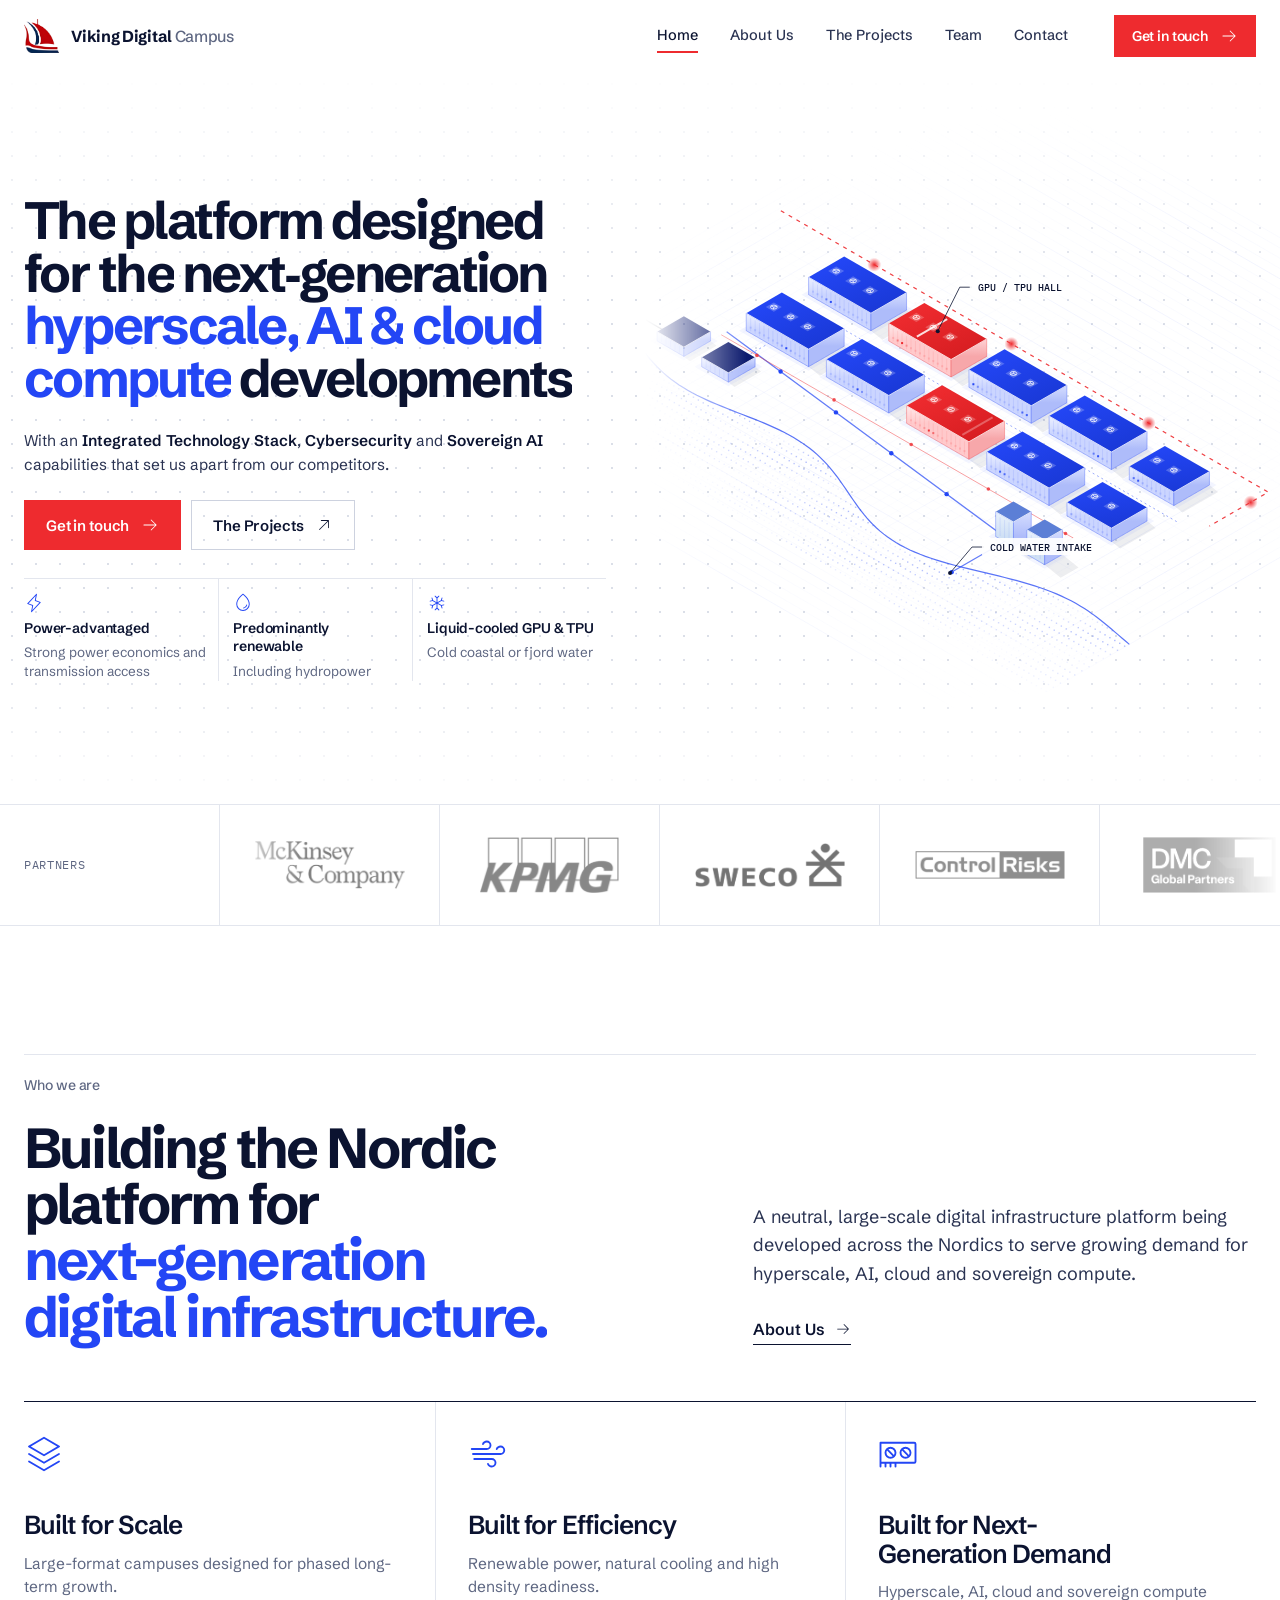
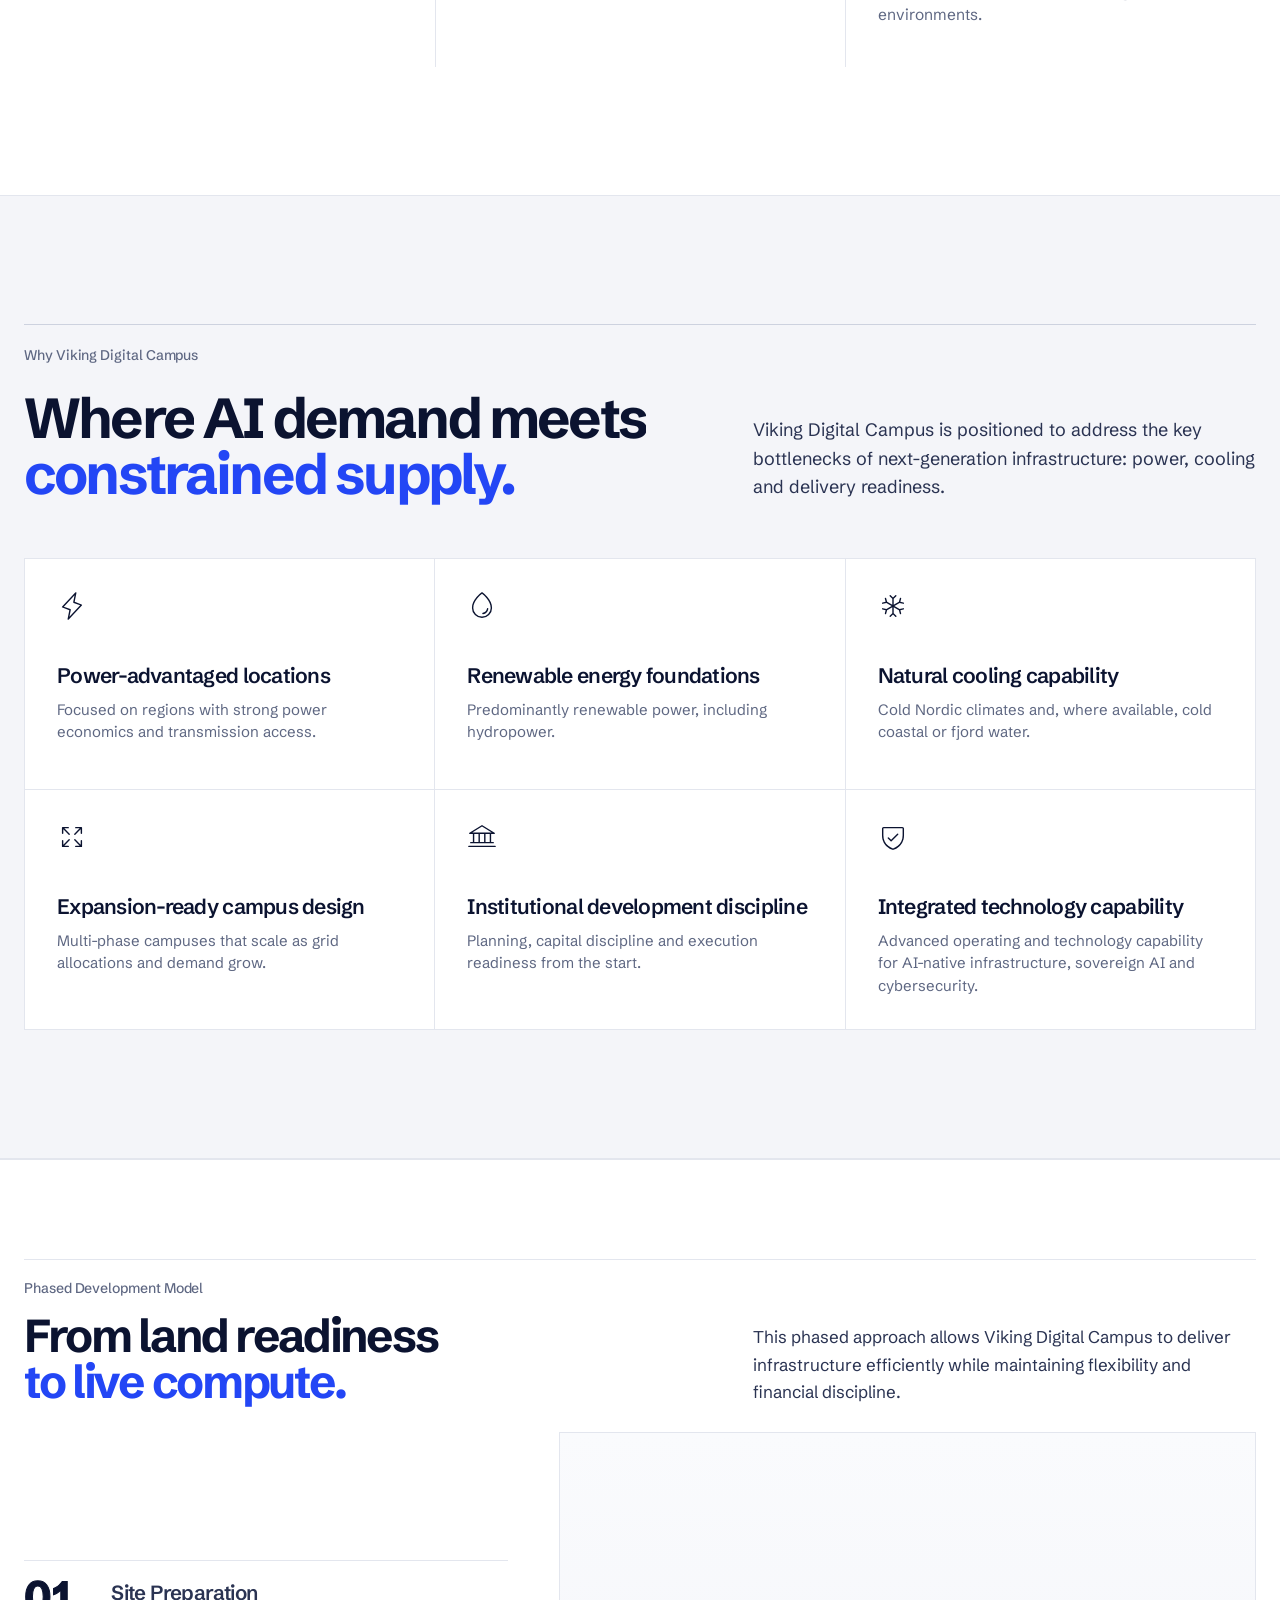
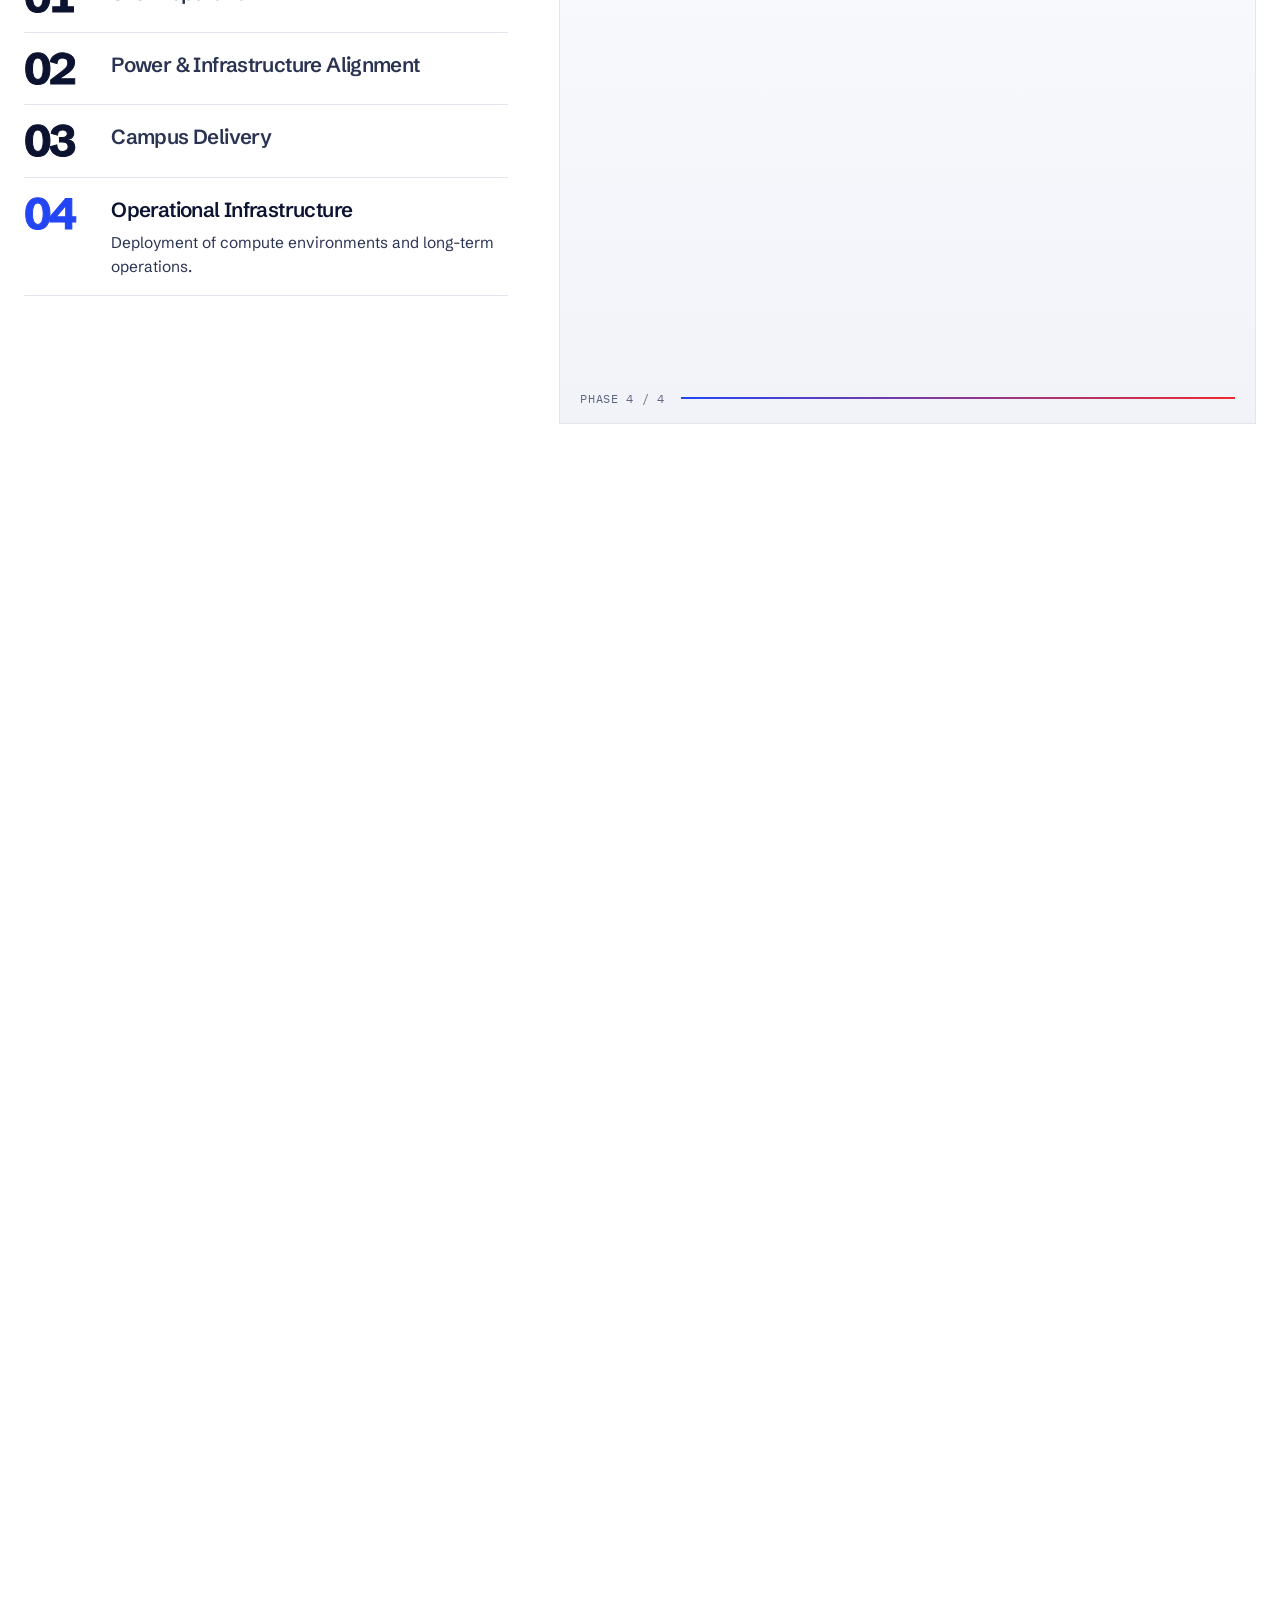
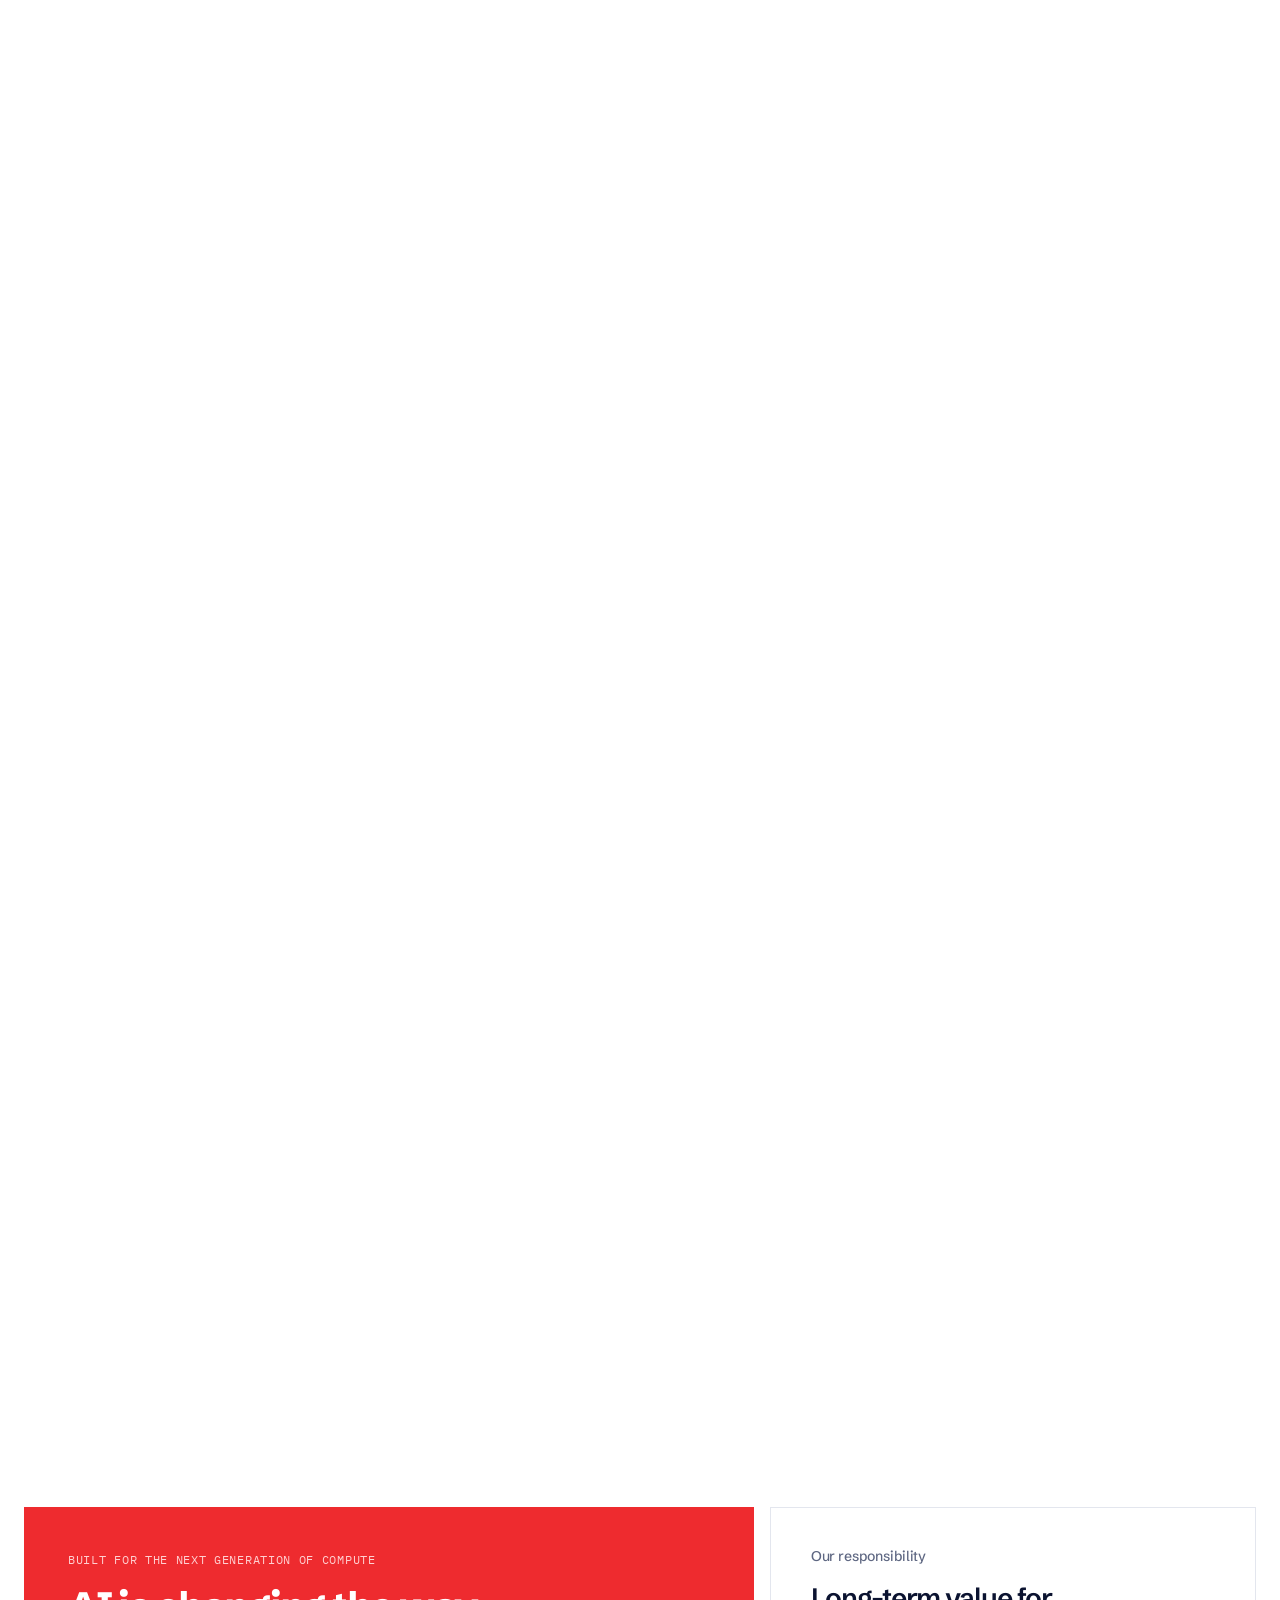
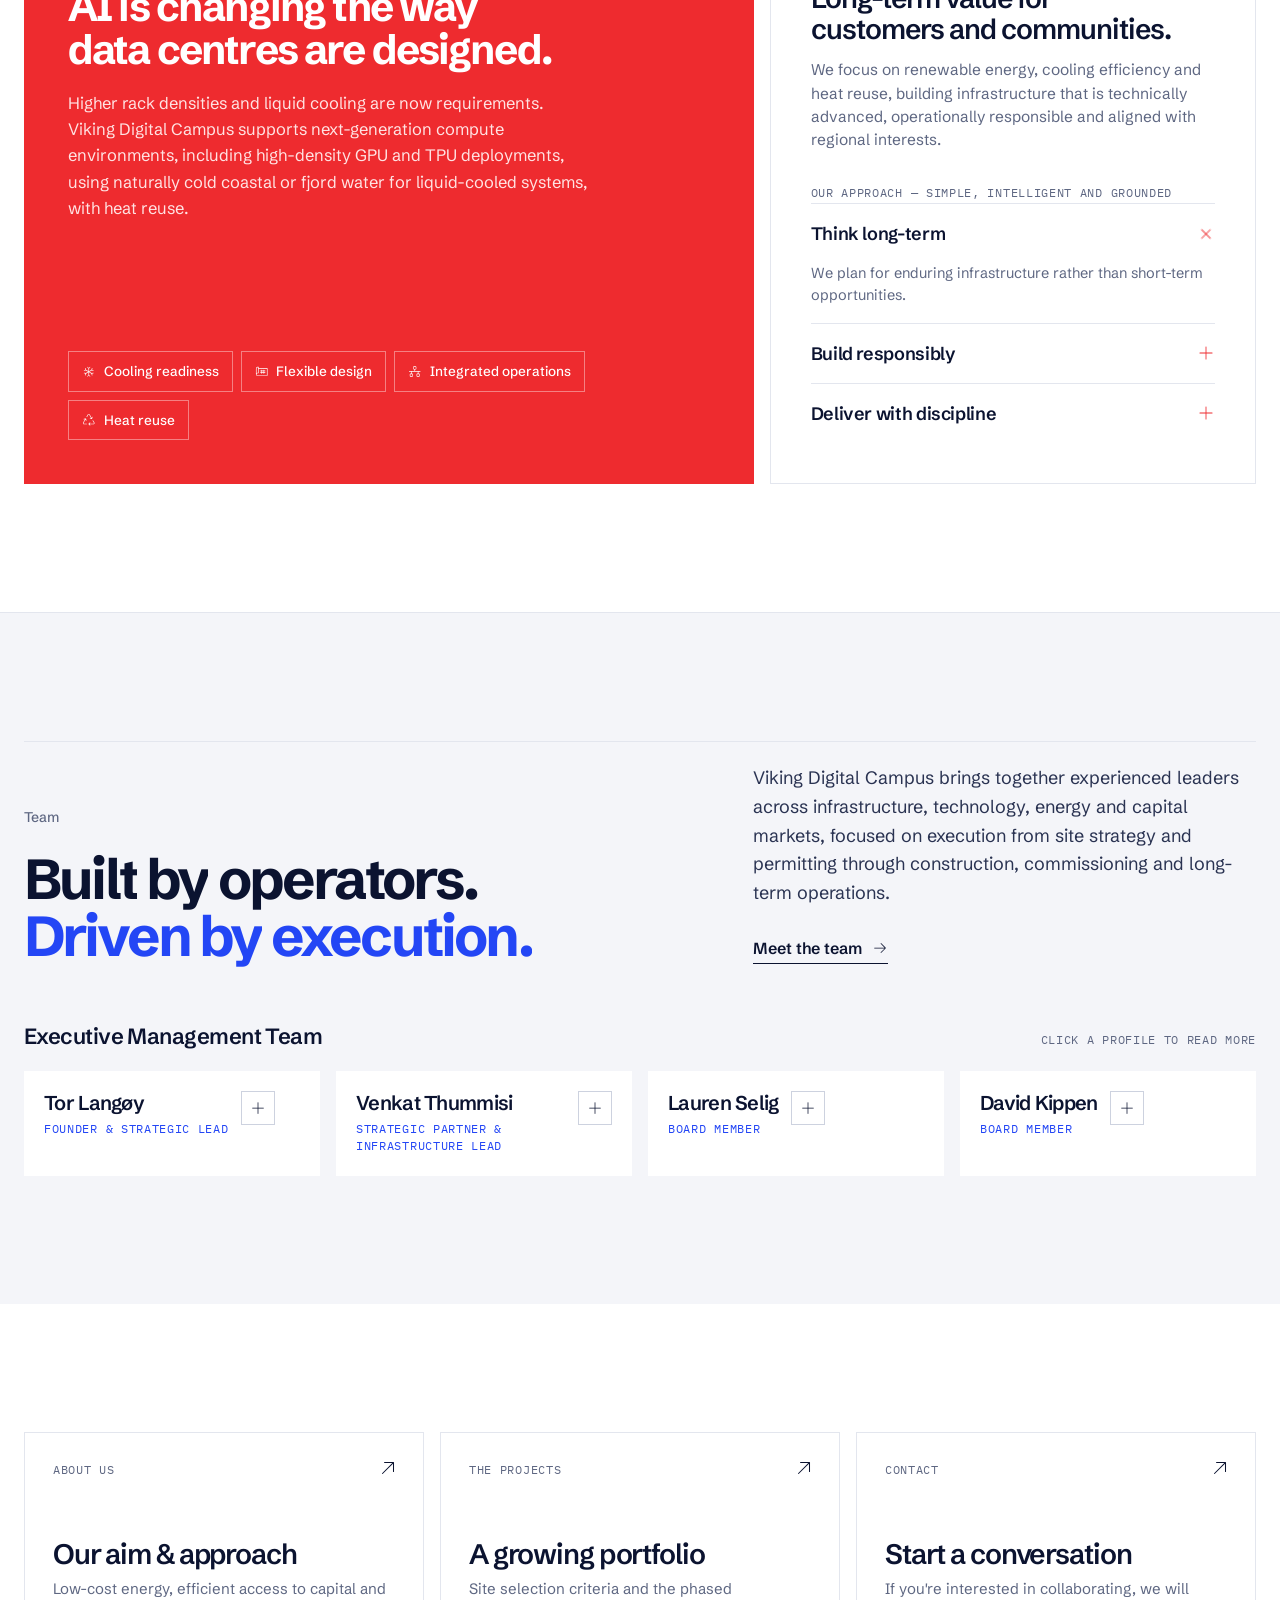
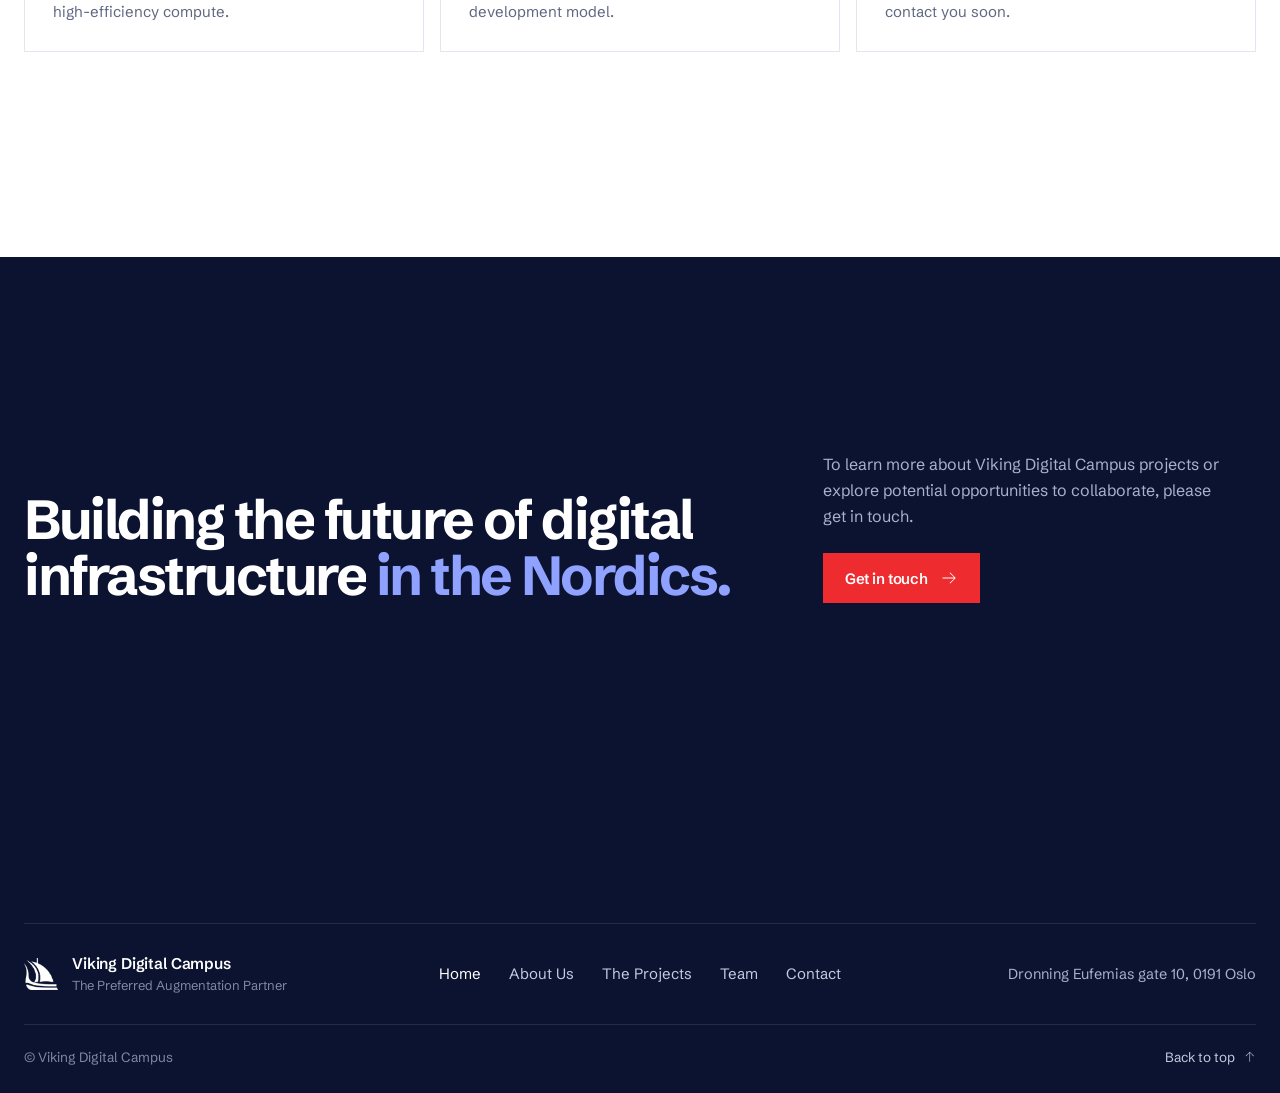
==== index.html @ d4cc3214 "Align team portraits, add Glauco Verdoia Co-Authored-By: Claude Opus 5.5 (1M context) <noreply@anthr" ====
<!doctype html>
<html lang="en">
<head>
<meta charset="utf-8">
<meta name="viewport" content="width=device-width, initial-scale=1, viewport-fit=cover">
<title>Viking Digital Campus</title>
<meta name="claude:viewport-fit-sides" content="cover">
<meta name="description" content="Viking Digital Campus — the platform designed for the next-generation hyperscale, AI & cloud compute developments.">
<link rel="preconnect" href="https://fonts.googleapis.com"><link rel="preconnect" href="https://fonts.gstatic.com" crossorigin>
<link rel="stylesheet" href="https://fonts.googleapis.com/css2?family=Schibsted+Grotesk:wght@400;500;600;700;800&family=IBM+Plex+Mono:wght@400;500&display=swap">
<link rel="icon" href="assets/favicon.ico" sizes="any"><link rel="icon" type="image/png" sizes="32x32" href="assets/favicon-32.png"><link rel="icon" type="image/png" sizes="192x192" href="assets/favicon-192.png"><link rel="apple-touch-icon" href="assets/apple-touch-icon.png">
<link rel="stylesheet" href="site.css">
<script>document.documentElement.classList.add("js")</script>
<style>:root{padding-top:env(safe-area-inset-top,0px);padding-bottom:env(safe-area-inset-bottom,0px)}[hidden]{display:none!important}</style>
</head>
<body>
<svg width="0" height="0" style="position:absolute" aria-hidden="true"><symbol id="i-arrow-down" viewBox="0 0 256 256"><path d="M204.24,148.24l-72,72a6,6,0,0,1-8.48,0l-72-72a6,6,0,0,1,8.48-8.48L122,201.51V40a6,6,0,0,1,12,0V201.51l61.76-61.75a6,6,0,0,1,8.48,8.48Z"/></symbol><symbol id="i-arrow-right" viewBox="0 0 256 256"><path d="M220.24,132.24l-72,72a6,6,0,0,1-8.48-8.48L201.51,134H40a6,6,0,0,1,0-12H201.51L139.76,60.24a6,6,0,0,1,8.48-8.48l72,72A6,6,0,0,1,220.24,132.24Z"/></symbol><symbol id="i-arrow-up" viewBox="0 0 256 256"><path d="M204.24,116.24a6,6,0,0,1-8.48,0L134,54.49V216a6,6,0,0,1-12,0V54.49L60.24,116.24a6,6,0,0,1-8.48-8.48l72-72a6,6,0,0,1,8.48,0l72,72A6,6,0,0,1,204.24,116.24Z"/></symbol><symbol id="i-arrow-up-right" viewBox="0 0 256 256"><path d="M198,64V168a6,6,0,0,1-12,0V78.48L68.24,196.24a6,6,0,0,1-8.48-8.48L177.52,70H88a6,6,0,0,1,0-12H192A6,6,0,0,1,198,64Z"/></symbol><symbol id="i-arrows-out" viewBox="0 0 256 256"><path d="M214,48V96a6,6,0,0,1-12,0V62.48l-45.76,45.76a6,6,0,0,1-8.48-8.48L193.52,54H160a6,6,0,0,1,0-12h48A6,6,0,0,1,214,48ZM99.76,147.76,54,193.52V160a6,6,0,0,0-12,0v48a6,6,0,0,0,6,6H96a6,6,0,0,0,0-12H62.48l45.76-45.76a6,6,0,0,0-8.48-8.48ZM208,154a6,6,0,0,0-6,6v33.52l-45.76-45.76a6,6,0,0,0-8.48,8.48L193.52,202H160a6,6,0,0,0,0,12h48a6,6,0,0,0,6-6V160A6,6,0,0,0,208,154ZM62.48,54H96a6,6,0,0,0,0-12H48a6,6,0,0,0-6,6V96a6,6,0,0,0,12,0V62.48l45.76,45.76a6,6,0,0,0,8.48-8.48Z"/></symbol><symbol id="i-bank" viewBox="0 0 256 256"><path d="M24,102H50v68H32a6,6,0,0,0,0,12H224a6,6,0,0,0,0-12H206V102h26a6,6,0,0,0,3.14-11.11l-104-64a6,6,0,0,0-6.28,0l-104,64A6,6,0,0,0,24,102Zm38,0H98v68H62Zm84,0v68H110V102Zm48,68H158V102h36ZM128,39l82.8,51H45.2ZM246,208a6,6,0,0,1-6,6H16a6,6,0,0,1,0-12H240A6,6,0,0,1,246,208Z"/></symbol><symbol id="i-blueprint" viewBox="0 0 256 256"><path d="M232,58H70V40a6,6,0,0,0-6-6H48A30,30,0,0,0,18,64V176a30,30,0,0,0,30,30H232a6,6,0,0,0,6-6V64A6,6,0,0,0,232,58ZM30,64A18,18,0,0,1,48,46H58V146H48a29.87,29.87,0,0,0-18,6ZM226,194H48a18,18,0,0,1,0-36H64a6,6,0,0,0,6-6V70H226ZM104,138a6,6,0,0,0,0,12h18v10a6,6,0,0,0,12,0V150h28v10a6,6,0,0,0,12,0V150h18a6,6,0,0,0,0-12H174V118h18a6,6,0,0,0,0-12H174V96a6,6,0,0,0-12,0v10H134V96a6,6,0,0,0-12,0v10H104a6,6,0,0,0,0,12h18v20Zm30-20h28v20H134Z"/></symbol><symbol id="i-check" viewBox="0 0 256 256"><path d="M228.24,76.24l-128,128a6,6,0,0,1-8.48,0l-56-56a6,6,0,0,1,8.48-8.48L96,191.51,219.76,67.76a6,6,0,0,1,8.48,8.48Z"/></symbol><symbol id="i-drop" viewBox="0 0 256 256"><path d="M172.53,49.06a252.86,252.86,0,0,0-41.09-38,6,6,0,0,0-6.88,0,252.86,252.86,0,0,0-41.09,38C56.34,80.26,42,113.09,42,144a86,86,0,0,0,172,0C214,113.09,199.66,80.26,172.53,49.06ZM128,218a74.09,74.09,0,0,1-74-74c0-59.62,59-108.93,74-120.51C143,35.07,202,84.38,202,144A74.09,74.09,0,0,1,128,218Zm53.92-65A55.58,55.58,0,0,1,137,197.92a7,7,0,0,1-1,.08,6,6,0,0,1-1-11.92c17.38-2.92,32.13-17.68,35.08-35.08a6,6,0,1,1,11.84,2Z"/></symbol><symbol id="i-graphics-card" viewBox="0 0 256 256"><path d="M232,50H16a6,6,0,0,0-6,6V208a6,6,0,0,0,12,0V190H42v18a6,6,0,0,0,12,0V190H74v18a6,6,0,0,0,12,0V190h20v18a6,6,0,0,0,12,0V190H232a14,14,0,0,0,14-14V64A14,14,0,0,0,232,50Zm2,126a2,2,0,0,1-2,2H22V62H232a2,2,0,0,1,2,2ZM176,82a38,38,0,1,0,38,38A38,38,0,0,0,176,82Zm26,38a25.81,25.81,0,0,1-3.88,13.64L162.36,97.88A26,26,0,0,1,202,120Zm-52,0a25.81,25.81,0,0,1,3.88-13.64l35.76,35.76A26,26,0,0,1,150,120ZM80,82a38,38,0,1,0,38,38A38,38,0,0,0,80,82Zm26,38a25.81,25.81,0,0,1-3.88,13.64L66.36,97.88A26,26,0,0,1,106,120Zm-52,0a25.81,25.81,0,0,1,3.88-13.64l35.76,35.76A26,26,0,0,1,54,120Z"/></symbol><symbol id="i-lightning" viewBox="0 0 256 256"><path d="M213.84,118.63a6,6,0,0,0-3.73-4.25L150.88,92.17l15-75a6,6,0,0,0-10.27-5.27l-112,120a6,6,0,0,0,2.28,9.71l59.23,22.21-15,75a6,6,0,0,0,3.14,6.52A6.07,6.07,0,0,0,96,246a6,6,0,0,0,4.39-1.91l112-120A6,6,0,0,0,213.84,118.63ZM106,220.46l11.85-59.28a6,6,0,0,0-3.77-6.8l-55.6-20.85,91.46-98L138.12,94.82a6,6,0,0,0,3.77,6.8l55.6,20.85Z"/></symbol><symbol id="i-list" viewBox="0 0 256 256"><path d="M222,128a6,6,0,0,1-6,6H40a6,6,0,0,1,0-12H216A6,6,0,0,1,222,128ZM40,70H216a6,6,0,0,0,0-12H40a6,6,0,0,0,0,12ZM216,186H40a6,6,0,0,0,0,12H216a6,6,0,0,0,0-12Z"/></symbol><symbol id="i-network" viewBox="0 0 256 256"><path d="M232,114H134V86h10a14,14,0,0,0,14-14V40a14,14,0,0,0-14-14H112A14,14,0,0,0,98,40V72a14,14,0,0,0,14,14h10v28H24a6,6,0,0,0,0,12H58v36H48a14,14,0,0,0-14,14v32a14,14,0,0,0,14,14H80a14,14,0,0,0,14-14V176a14,14,0,0,0-14-14H70V126H186v36H176a14,14,0,0,0-14,14v32a14,14,0,0,0,14,14h32a14,14,0,0,0,14-14V176a14,14,0,0,0-14-14H198V126h34a6,6,0,0,0,0-12ZM110,72V40a2,2,0,0,1,2-2h32a2,2,0,0,1,2,2V72a2,2,0,0,1-2,2H112A2,2,0,0,1,110,72ZM82,176v32a2,2,0,0,1-2,2H48a2,2,0,0,1-2-2V176a2,2,0,0,1,2-2H80A2,2,0,0,1,82,176Zm128,0v32a2,2,0,0,1-2,2H176a2,2,0,0,1-2-2V176a2,2,0,0,1,2-2h32A2,2,0,0,1,210,176Z"/></symbol><symbol id="i-plus" viewBox="0 0 256 256"><path d="M222,128a6,6,0,0,1-6,6H134v82a6,6,0,0,1-12,0V134H40a6,6,0,0,1,0-12h82V40a6,6,0,0,1,12,0v82h82A6,6,0,0,1,222,128Z"/></symbol><symbol id="i-recycle" viewBox="0 0 256 256"><path d="M94,208a6,6,0,0,1-6,6H40a22,22,0,0,1-19-33l36.71-63.44-18.76,5a6,6,0,0,1-3.1-11.6l32.77-8.77A6,6,0,0,1,76,106.45l8.8,32.76a6,6,0,0,1-4.24,7.35,6.09,6.09,0,0,1-1.56.21,6,6,0,0,1-5.79-4.45l-5-18.8L31.38,187A10,10,0,0,0,40,202H88A6,6,0,0,1,94,208Zm141-27-23.14-40a6,6,0,0,0-10.38,6l23.14,40A10,10,0,0,1,216,202H142.48l13.76-13.76a6,6,0,0,0-8.48-8.48l-24,24a6,6,0,0,0,0,8.48l24,24a6,6,0,0,0,8.48-8.48L142.48,214H216a22,22,0,0,0,19-33ZM136.65,35l36.72,63.44-18.76-5A6,6,0,0,0,151.5,105l32.78,8.79a6,6,0,0,0,7.34-4.25l8.79-32.78a6,6,0,1,0-11.58-3.11l-5.05,18.82L147,29A22,22,0,0,0,109,29L85.8,69a6,6,0,0,0,10.39,6l23.16-40a10,10,0,0,1,17.3,0Z"/></symbol><symbol id="i-shield-check" viewBox="0 0 256 256"><path d="M208,42H48A14,14,0,0,0,34,56v56c0,51.94,25.12,83.4,46.2,100.64,22.73,18.6,45.27,24.89,46.22,25.15a6,6,0,0,0,3.16,0c.95-.26,23.49-6.55,46.22-25.15C196.88,195.4,222,163.94,222,112V56A14,14,0,0,0,208,42Zm2,70c0,37.76-13.94,68.39-41.44,91.06A131.17,131.17,0,0,1,128,225.72a130.94,130.94,0,0,1-40.56-22.66C59.94,180.39,46,149.76,46,112V56a2,2,0,0,1,2-2H208a2,2,0,0,1,2,2ZM172.24,99.76a6,6,0,0,1,0,8.48l-56,56a6,6,0,0,1-8.48,0l-24-24a6,6,0,0,1,8.48-8.48L112,151.51l51.76-51.75A6,6,0,0,1,172.24,99.76Z"/></symbol><symbol id="i-snowflake" viewBox="0 0 256 256"><path d="M221.83,150.57a6,6,0,0,1-4.4,7.26l-26.62,6.54,7,26.08a6,6,0,0,1-4.24,7.35,6.4,6.4,0,0,1-1.55.2,6,6,0,0,1-5.8-4.45L178.27,164,134,138.39v51.13l22.24,22.24a6,6,0,1,1-8.48,8.48L128,200.49l-19.76,19.75a6,6,0,0,1-8.48-8.48L122,189.52V138.39L77.73,164l-7.93,29.6A6,6,0,0,1,64,198a6.4,6.4,0,0,1-1.55-.2,6,6,0,0,1-4.24-7.35l7-26.08-26.62-6.54a6,6,0,0,1,2.86-11.66l30.23,7.43L116,128,71.66,102.4l-30.23,7.43A5.88,5.88,0,0,1,40,110a6,6,0,0,1-1.43-11.83l26.62-6.54-7-26.08a6,6,0,1,1,11.59-3.1l7.93,29.6L122,117.61V66.48L99.76,44.24a6,6,0,0,1,8.48-8.48L128,55.51l19.76-19.75a6,6,0,0,1,8.48,8.48L134,66.48v51.13l44.27-25.56,7.93-29.6a6,6,0,1,1,11.59,3.1l-7,26.08,26.62,6.54A6,6,0,0,1,216,110a5.88,5.88,0,0,1-1.43-.17l-30.23-7.43L140,128l44.34,25.6,30.23-7.43A6,6,0,0,1,221.83,150.57Z"/></symbol><symbol id="i-stack" viewBox="0 0 256 256"><path d="M229.18,173a6,6,0,0,1-2.16,8.2l-96,56a6,6,0,0,1-6,0l-96-56a6,6,0,0,1,6-10.36l93,54.23,93-54.23A6,6,0,0,1,229.18,173ZM221,122.82l-93,54.23L35,122.82a6,6,0,0,0-6,10.36l96,56a6,6,0,0,0,6,0l96-56a6,6,0,0,0-6-10.36ZM26,80a6,6,0,0,1,3-5.18l96-56a6,6,0,0,1,6,0l96,56a6,6,0,0,1,0,10.36l-96,56a6,6,0,0,1-6,0l-96-56A6,6,0,0,1,26,80Zm17.91,0L128,129.05,212.09,80,128,31Z"/></symbol><symbol id="i-wind" viewBox="0 0 256 256"><path d="M182,184a30,30,0,0,1-30,30c-12.9,0-25.36-8.38-29.63-19.92a6,6,0,0,1,11.26-4.16C136.13,196.69,144.2,202,152,202a18,18,0,0,0,0-36H40a6,6,0,0,1,0-12H152A30,30,0,0,1,182,184ZM150,72a30,30,0,0,0-30-30c-12.9,0-25.36,8.38-29.63,19.92a6,6,0,1,0,11.26,4.16C104.13,59.31,112.2,54,120,54a18,18,0,0,1,0,36H24a6,6,0,0,0,0,12h96A30,30,0,0,0,150,72Zm58,2c-12.9,0-25.36,8.38-29.63,19.92a6,6,0,1,0,11.26,4.16C192.13,91.31,200.2,86,208,86a18,18,0,0,1,0,36H32a6,6,0,0,0,0,12H208a30,30,0,0,0,0-60Z"/></symbol><symbol id="i-x" viewBox="0 0 256 256"><path d="M204.24,195.76a6,6,0,1,1-8.48,8.48L128,136.49,60.24,204.24a6,6,0,0,1-8.48-8.48L119.51,128,51.76,60.24a6,6,0,0,1,8.48-8.48L128,119.51l67.76-67.75a6,6,0,0,1,8.48,8.48L136.49,128Z"/></symbol></svg>
<div class="veil" id="veil" aria-hidden="true"><i></i><i></i><i></i><i></i><i></i></div>
<header class="nav" id="nav">
  <div class="wrap">
    <a class="brand" href="index.html" aria-label="Viking Digital Campus — Home"><img src="assets/logo-full.png" alt="" width="36" height="35"><span>Viking Digital <em>Campus</em></span></a>
    <nav class="menu" id="menu" aria-label="Main"><a href="index.html" class="on">Home</a><a href="about.html">About Us</a><a href="projects.html">The Projects</a><a href="team.html">Team</a><a href="contact.html">Contact</a></nav>
    <a class="btn btn-red" href="contact.html">Get in touch <svg class="ic"><use href="#i-arrow-right"/></svg></a>
    <button class="burger" id="burger" aria-label="Open menu"><svg class="ic"><use href="#i-list"/></svg></button>
    <i class="prog-top"></i>
  </div>
</header>
<main>
<section class="hero2" id="home">
  <div class="hero-grid"></div>
  <div class="wrap">
    <div class="copy">
      <h1 id="h1" aria-label="The platform designed for the next-generation hyperscale, AI & cloud compute developments">The platform designed for the next&#8209;generation |hyperscale, AI &amp; cloud compute| developments</h1>
      <p class="lead fade-in" style="animation-delay:.55s">With an <b>Integrated Technology Stack</b>, <b>Cybersecurity</b> and <b>Sovereign AI</b> capabilities that set us apart from our competitors.</p>
      <div class="ctas fade-in" style="animation-delay:.7s"><a class="btn btn-red" href="contact.html">Get in touch <svg class="ic"><use href="#i-arrow-right"/></svg></a><a class="btn btn-line" href="projects.html">The Projects <svg class="ic"><use href="#i-arrow-up-right"/></svg></a></div>
      <div class="minifacts fade-in" style="animation-delay:.85s">
        <div><svg class="ic"><use href="#i-lightning"/></svg><b>Power-advantaged</b>Strong power economics and transmission access</div>
        <div><svg class="ic"><use href="#i-drop"/></svg><b>Predominantly renewable</b>Including hydropower</div>
        <div><svg class="ic"><use href="#i-snowflake"/></svg><b>Liquid-cooled GPU &amp; TPU</b>Cold coastal or fjord water</div>
      </div>
    </div>
    <div class="stage2">
      <canvas id="campus" aria-label="Animated isometric campus: compute halls, high-density GPU and TPU halls, cold-water cooling loop and fibre route"></canvas>
      <div class="tip" id="tip"><span class="mono" id="tipk">Hall</span><div id="tipv">Liquid-cooled GPU / TPU</div></div>
    </div>
  </div>
</section>

<div class="partners">
  <span class="lab mono">Partners</span>
  <div class="marquee"><div class="track" id="track"><div class="logo-cell"><img src="assets/p-mckinsey.png" alt="McKinsey & Company"></div><div class="logo-cell"><img src="assets/p-kpmg.png" alt="KPMG"></div><div class="logo-cell"><img src="assets/p-sweco.png" alt="SWECO"></div><div class="logo-cell"><img src="assets/p-controlrisks.png" alt="Control Risks"></div><div class="logo-cell"><img src="assets/p-dmc.png" alt="DMC Global Partners"></div><div class="logo-cell"><img src="assets/p-m3.png" alt="M3 Management"></div><div class="logo-cell"><img src="assets/p-novafor.png" alt="Novaform"></div><div class="logo-cell"><img src="assets/p-ibeav.png" alt="Wiersholm"></div><div class="logo-cell"><img src="assets/p-blu3.png" alt="blu-3"></div></div></div>
</div>

<section class="sec">
  <div class="wrap">
    <div class="sec-head"><div><span class="tag mono rv">Who we are</span><h2 data-split>Building the Nordic platform for <em>next-generation digital infrastructure.</em></h2></div>
      <div class="rv"><p>A neutral, large-scale digital infrastructure platform being developed across the Nordics to serve growing demand for hyperscale, AI, cloud and sovereign compute.</p><a class="more" href="about.html">About Us <svg class="ic"><use href="#i-arrow-right"/></svg></a></div></div>
    <div class="pillars rv">
      <div class="pillar"><svg class="ic"><use href="#i-stack"/></svg><h3>Built for Scale</h3><p>Large-format campuses designed for phased long-term growth.</p></div>
      <div class="pillar"><svg class="ic"><use href="#i-wind"/></svg><h3>Built for Efficiency</h3><p>Renewable power, natural cooling and high density readiness.</p></div>
      <div class="pillar"><svg class="ic"><use href="#i-graphics-card"/></svg><h3>Built for Next-Generation Demand</h3><p>Hyperscale, AI, cloud and sovereign compute environments.</p></div>
    </div>
  </div>
</section>

<section class="sec why-band">
  <div class="wrap">
    <div class="sec-head"><div><span class="tag mono rv">Why Viking Digital Campus</span><h2 data-split>Where AI demand meets <em>constrained supply.</em></h2></div>
      <p class="rv">Viking Digital Campus is positioned to address the key bottlenecks of next-generation infrastructure: power, cooling and delivery readiness.</p></div>
    <div class="why rv">
      <div class="spot"><svg class="ic"><use href="#i-lightning"/></svg><h4>Power-advantaged locations</h4><p>Focused on regions with strong power economics and transmission access.</p></div>
      <div class="spot"><svg class="ic"><use href="#i-drop"/></svg><h4>Renewable energy foundations</h4><p>Predominantly renewable power, including hydropower.</p></div>
      <div class="spot"><svg class="ic"><use href="#i-snowflake"/></svg><h4>Natural cooling capability</h4><p>Cold Nordic climates and, where available, cold coastal or fjord water.</p></div>
      <div class="spot"><svg class="ic"><use href="#i-arrows-out"/></svg><h4>Expansion-ready campus design</h4><p>Multi-phase campuses that scale as grid allocations and demand grow.</p></div>
      <div class="spot"><svg class="ic"><use href="#i-bank"/></svg><h4>Institutional development discipline</h4><p>Planning, capital discipline and execution readiness from the start.</p></div>
      <div class="spot"><svg class="ic"><use href="#i-shield-check"/></svg><h4>Integrated technology capability</h4><p>Advanced operating and technology capability for AI-native infrastructure, sovereign AI and cybersecurity.</p></div>
    </div>
  </div>
</section>

<section class="phx" id="phases">
  <div class="phx-pin">
    <div class="wrap phx-in">
      <div class="phx-head">
        <div><span class="tag mono">Phased Development Model</span><h2>From land readiness <em>to live compute.</em></h2></div>
        <p>This phased approach allows Viking Digital Campus to deliver infrastructure efficiently while maintaining flexibility and financial discipline.</p>
      </div>
      <div class="phx-grid">
        <ol class="phx-list" id="phlist">
          <li class="on"><span class="n">01</span><div><h3>Site Preparation</h3><div class="d"><p>Land, infrastructure planning and permitting readiness.</p></div></div></li>
          <li><span class="n">02</span><div><h3>Power &amp; Infrastructure Alignment</h3><div class="d"><p>Grid integration, site servicing and technical preparation.</p></div></div></li>
          <li><span class="n">03</span><div><h3>Campus Delivery</h3><div class="d"><p>Core and shell construction aligned with customer demand.</p></div></div></li>
          <li><span class="n">04</span><div><h3>Operational Infrastructure</h3><div class="d"><p>Deployment of compute environments and long-term operations.</p></div></div></li>
        </ol>
        <div class="phx-stage"><canvas id="phcanvas" aria-label="The campus assembling phase by phase: site survey, power and services, halls, live operations"></canvas>
          <div class="phx-meter mono"><span id="phk">Phase 1 / 4</span><span class="bar"><i id="phbar"></i></span></div></div>
      </div>
    </div>
  </div>
</section>


<section class="sec">
  <div class="wrap">
    <div class="duo rv">
  <div class="compute"><canvas id="flow"></canvas><span class="mono">Built for the next generation of compute</span><h3>AI is changing the way data centres are designed.</h3>
    <p>Higher rack densities and liquid cooling are now requirements. Viking Digital Campus supports next-generation compute environments, including high-density GPU and TPU deployments, using naturally cold coastal or fjord water for liquid-cooled systems, with heat reuse.</p>
    <div class="chips"><span><svg class="ic"><use href="#i-snowflake"/></svg>Cooling readiness</span><span><svg class="ic"><use href="#i-blueprint"/></svg>Flexible design</span><span><svg class="ic"><use href="#i-network"/></svg>Integrated operations</span><span><svg class="ic"><use href="#i-recycle"/></svg>Heat reuse</span></div></div>
  <div class="resp"><span class="tag mono">Our responsibility</span><h3>Long-term value for customers and communities.</h3>
    <p>We focus on renewable energy, cooling efficiency and heat reuse, building infrastructure that is technically advanced, operationally responsible and aligned with regional interests.</p>
    <div class="vals"><span class="mono" style="color:var(--mute)">Our approach — simple, intelligent and grounded</span>
      <details open><summary>Think long-term <svg class="ic"><use href="#i-plus"/></svg></summary><p>We plan for enduring infrastructure rather than short-term opportunities.</p></details>
      <details><summary>Build responsibly <svg class="ic"><use href="#i-plus"/></svg></summary><p>We work with local stakeholders and municipalities to fit each project to its environment.</p></details>
      <details><summary>Deliver with discipline <svg class="ic"><use href="#i-plus"/></svg></summary><p>We focus on clarity, execution and practical solutions.</p></details></div></div>
</div>

  </div>
</section>

<section class="sec team-band">
  <div class="wrap">
    <div class="sec-head"><div><span class="tag mono rv">Team</span><h2 data-split>Built by operators. <em>Driven by execution.</em></h2></div>
      <div class="rv"><p>Viking Digital Campus brings together experienced leaders across infrastructure, technology, energy and capital markets, focused on execution from site strategy and permitting through construction, commissioning and long-term operations.</p><a class="more" href="team.html">Meet the team <svg class="ic"><use href="#i-arrow-right"/></svg></a></div></div>
    <div class="subhead rv"><h3>Executive Management Team</h3><span class="mono">Click a profile to read more</span></div>
    <div class="exec rv" id="exec"></div>
  </div>
</section>

<section class="sec">
  <div class="wrap">
    <div class="links3 rv">
      <a class="lk" href="about.html"><span class="mono">About Us</span><svg class="ic go"><use href="#i-arrow-up-right"/></svg><div><h4>Our aim &amp; approach</h4><p>Low-cost energy, efficient access to capital and high-efficiency compute.</p></div></a>
      <a class="lk" href="projects.html"><span class="mono">The Projects</span><svg class="ic go"><use href="#i-arrow-up-right"/></svg><div><h4>A growing portfolio</h4><p>Site selection criteria and the phased development model.</p></div></a>
      <a class="lk" href="contact.html"><span class="mono">Contact</span><svg class="ic go"><use href="#i-arrow-up-right"/></svg><div><h4>Start a conversation</h4><p>If you're interested in collaborating, we will contact you soon.</p></div></a>
    </div>
  </div>
</section>

</main>
<footer class="ft3" id="footer">
  <div class="wrap">
    <div class="ft3-cta">
      <h2 data-split>Building the future of digital infrastructure <em>in the Nordics.</em></h2>
      <div class="ft3-cta-r"><p>To learn more about Viking Digital Campus projects or explore potential opportunities to collaborate, please get in touch.</p><a class="btn btn-red" href="contact.html">Get in touch <svg class="ic"><use href="#i-arrow-right"/></svg></a></div>
    </div>
    <div class="ftdots" id="ftdots" aria-hidden="true"><canvas></canvas></div>
    <div class="ft3-row">
      <a class="ft3-brand" href="index.html"><img src="assets/logo-white.png" alt="" width="30" height="29"><span><b>Viking Digital Campus</b><small>The Preferred Augmentation Partner</small></span></a>
      <nav class="ft3-nav" aria-label="Footer"><a href="index.html" class="on">Home</a><a href="about.html">About Us</a><a href="projects.html">The Projects</a><a href="team.html">Team</a><a href="contact.html">Contact</a></nav>
      <address class="ft3-addr">Dronning Eufemias gate 10, 0191 Oslo</address>
    </div>
    <div class="ft3-bot"><span>© Viking Digital Campus</span><a class="up" href="#top">Back to top <svg class="ic"><use href="#i-arrow-up"/></svg></a></div>
  </div>
</footer>
<div class="drawer" id="drawer" aria-hidden="true"><div class="scrim" id="scrim"></div><aside class="panel" role="dialog" aria-modal="true" aria-labelledby="d-name" style="position:relative"><button class="close" id="dclose" aria-label="Close"><svg class="ic"><use href="#i-x"/></svg></button><div id="dbody"></div></aside></div>
<script>window.__IMG={'team-tor':'assets/team-tor.webp','team-venkat':'assets/team-venkat.webp','team-lauren':'assets/team-lauren.webp','team-david':'assets/team-david.webp','team-joakim':'assets/team-joakim.webp','team-bjorn':'assets/team-bjorn.webp','team-joe':'assets/team-joe.webp','team-reza':'assets/team-reza.webp','team-glauco':'assets/team-glauco.webp','team-knut':'assets/team-knut.webp'};window.__NORDIC="";</script>
<script src="app.js"></script>
</body>
</html>
---- site.css ----
:root{
  --paper:#FFFFFF; --wash:#F4F5F9; --ink:#0B1330; --ink2:#2A3352; --mute:#5E6782; --line:#E3E6EE; --line2:#CDD2DF;
  --blue:#2346F5; --blue-deep:#0D1B6E; --blue-wash:#E9EDFF; --red:#EE2B2F; --red-wash:#FFE8E8;
  --f-display:"Schibsted Grotesk","Helvetica Neue",Arial,sans-serif;
  --f-mono:"IBM Plex Mono",ui-monospace,Menlo,monospace;
  --ease:cubic-bezier(.2,.7,.1,1);
  color-scheme:light;
}
*{box-sizing:border-box}
body{margin:0;background:var(--paper);color:var(--ink);font-family:var(--f-display);font-size:16px;line-height:1.5;-webkit-font-smoothing:antialiased;overflow-x:hidden}
body::before{content:"";position:fixed;inset:0 0 auto;height:env(safe-area-inset-top,0px);z-index:60;background:var(--paper)}
a{color:inherit;text-decoration:none}
img{max-width:100%;display:block}
.ic{width:1em;height:1em;display:inline-block;flex:none;fill:currentColor;vertical-align:-.125em}
.mono{font-family:var(--f-mono);font-size:11.5px;letter-spacing:.06em;text-transform:uppercase}
.wrap{max-width:1320px;margin:0 auto;padding-left:max(24px,env(safe-area-inset-left,0px));padding-right:max(24px,env(safe-area-inset-right,0px))}
h1,h2,h3,h4{margin:0;font-weight:600;text-wrap:balance;letter-spacing:-.035em}
p{margin:0}
:focus-visible{outline:2px solid var(--blue);outline-offset:3px}

/* buttons */
.btn{position:relative;display:inline-flex;align-items:center;gap:12px;height:50px;padding:0 22px;font:600 15px var(--f-display);letter-spacing:-.01em;border:0;cursor:pointer;overflow:hidden;isolation:isolate;transition:color .35s var(--ease)}
.btn .ic{font-size:18px;transition:transform .35s var(--ease)}
.btn:hover .ic{transform:translateX(4px)}
.btn-red{background:var(--red);color:#fff}
.btn-red::after{content:"";position:absolute;inset:0;background:var(--blue-deep);transform:translateY(101%);transition:transform .45s var(--ease);z-index:-1}
.btn-red:hover::after{transform:none}
.btn-line{background:transparent;color:var(--ink);box-shadow:inset 0 0 0 1px var(--line2)}
.btn-line::after{content:"";position:absolute;inset:0;background:var(--ink);transform:translateY(101%);transition:transform .45s var(--ease);z-index:-1}
.btn-line:hover{color:#fff}.btn-line:hover::after{transform:none}

/* nav */
.nav{position:sticky;top:env(safe-area-inset-top,0px);z-index:50;background:rgba(255,255,255,.86);backdrop-filter:blur(14px) saturate(1.5);-webkit-backdrop-filter:blur(14px) saturate(1.5);border-bottom:1px solid transparent;transition:transform .45s var(--ease),border-color .3s}
.nav.scrolled{border-bottom-color:var(--line)}
.nav.hide{transform:translateY(-100%)}
.nav .wrap{display:flex;align-items:center;height:72px;gap:32px}
.brand{display:flex;align-items:center;gap:12px;font-weight:700;font-size:16px;letter-spacing:-.02em}
.brand img,.brand svg{height:34px;width:auto}
.brand em{font-style:normal;font-weight:500;color:var(--mute)}
.menu{display:flex;gap:4px;margin-left:auto}
.menu a{position:relative;padding:10px 14px;font-size:14.5px;font-weight:500;color:var(--ink2)}
.menu a::after{content:"";position:absolute;left:14px;right:14px;bottom:4px;height:2px;background:var(--red);transform:scaleX(0);transform-origin:left;transition:transform .4s var(--ease)}
.menu a:hover::after,.menu a.on::after{transform:none}
.menu a.on{color:var(--ink)}
.nav .btn{height:42px;padding:0 18px;font-size:14px}
.burger{display:none;margin-left:auto;background:none;border:0;font-size:26px;color:var(--ink);cursor:pointer;padding:8px}

/* hero */
.hero{position:relative;overflow:hidden;border-bottom:1px solid var(--line)}
.hero-grid{position:absolute;inset:0;background-image:radial-gradient(var(--line2) 1px,transparent 1px);background-size:24px 24px;-webkit-mask-image:linear-gradient(180deg,transparent 0,#000 30%,#000 80%,transparent);mask-image:linear-gradient(180deg,transparent 0,#000 30%,#000 80%,transparent);opacity:.7}
.hero .wrap{position:relative;padding-top:72px}
.hero-top{display:grid;grid-template-columns:1fr auto;align-items:end;gap:40px}
.kick{display:flex;align-items:center;gap:14px;color:var(--mute)}
.kick b{color:var(--blue);font-weight:500}
.kick i{width:28px;height:1px;background:var(--line2)}
.hero h1{margin-top:28px;font-size:clamp(40px,6.4vw,92px);line-height:.98;letter-spacing:-.055em;font-weight:700;max-width:1180px}
.hero h1 .w{display:inline-block;overflow:hidden;vertical-align:top;padding-bottom:.08em;margin-bottom:-.08em}
.hero h1 .w>span{display:inline-block;transform:translateY(105%);animation:rise .9s var(--ease) forwards}
.hero h1 .blue>span{color:var(--blue)}
@keyframes rise{to{transform:none}}
.hero-sub{display:grid;grid-template-columns:minmax(0,560px) auto;justify-content:space-between;align-items:end;gap:32px;margin-top:36px}
.hero-sub p{font-size:19px;line-height:1.55;color:var(--ink2)}
.hero-sub p b{font-weight:600;color:var(--ink)}
.ctas{display:flex;gap:10px;flex-wrap:wrap}
.fade-in{opacity:0;animation:fin .9s var(--ease) forwards}
@keyframes fin{from{opacity:0;transform:translateY(12px)}to{opacity:1;transform:none}}
.stage{position:relative;height:clamp(360px,44vw,560px);margin-top:28px}
#campus{position:absolute;inset:0;width:100%;height:100%;cursor:crosshair}
.tip{position:absolute;pointer-events:none;background:var(--ink);color:#fff;padding:10px 12px;min-width:200px;opacity:0;transform:translateY(6px);transition:opacity .2s,transform .2s;z-index:3}
.tip.on{opacity:1;transform:none}
.tip .mono{color:#9FB0FF;font-size:10.5px}
.tip div+div{margin-top:4px;font-size:13px}
.legend{position:absolute;left:0;bottom:22px;display:flex;flex-direction:column;gap:8px;color:var(--mute);z-index:2}
.legend span{display:flex;align-items:center;gap:10px}
.legend i{width:14px;height:14px;display:block}
.facts{display:grid;grid-template-columns:repeat(3,1fr);border-top:1px solid var(--line)}
.facts>div{padding:22px 24px 26px 0;display:flex;gap:14px;align-items:flex-start}
.facts>div+div{padding-left:24px;border-left:1px solid var(--line)}
.facts .ic{font-size:26px;color:var(--blue);margin-top:2px}
.facts b{display:block;font-size:17px;font-weight:600;letter-spacing:-.02em}
.facts span{color:var(--mute);font-size:14px}

/* partners */
.partners{border-bottom:1px solid var(--line);display:grid;grid-template-columns:220px 1fr;align-items:center}
.partners .lab{padding:0 24px;padding-left:max(24px,env(safe-area-inset-left,0px));color:var(--mute);border-right:1px solid var(--line);height:100%;display:flex;align-items:center}
.marquee{overflow:hidden;-webkit-mask-image:linear-gradient(90deg,transparent,#000 8%,#000 92%,transparent);mask-image:linear-gradient(90deg,transparent,#000 8%,#000 92%,transparent)}
.track{display:flex;width:max-content;animation:mq 46s linear infinite}
.marquee:hover .track{animation-play-state:paused}
@keyframes mq{to{transform:translateX(-50%)}}
.logo-cell{height:120px;width:220px;display:flex;align-items:center;justify-content:center;border-right:1px solid var(--line);padding:0 28px}
.logo-cell img{max-height:56px;max-width:150px;object-fit:contain;filter:grayscale(1) contrast(1.1);opacity:.55;mix-blend-mode:multiply;transition:filter .4s,opacity .4s,transform .4s var(--ease)}
.logo-cell:hover img{filter:none;opacity:1;transform:scale(1.06)}
.logo-cell .wm{font-size:21px;color:#8A91A8;transition:color .3s;white-space:nowrap}
.logo-cell:hover .wm{color:var(--ink)}

/* sections */
.sec{padding-block:clamp(72px,10vw,128px)}
.sec-head{display:grid;grid-template-columns:minmax(0,1.15fr) minmax(0,.85fr);gap:48px;align-items:end;margin-bottom:56px}
.tag{display:inline-flex;align-items:center;gap:10px;color:var(--blue);margin-bottom:22px}
.tag::before{content:"";width:9px;height:9px;background:var(--red)}
.sec-head h2{font-size:clamp(34px,4.4vw,60px);line-height:1;letter-spacing:-.05em;font-weight:700}
.sec-head h2 em{font-style:normal;color:var(--blue)}
.sec-head p{color:var(--ink2);font-size:18px;line-height:1.6;max-width:540px}
.rv{opacity:1;transform:none;transition:opacity .9s var(--ease),transform .9s var(--ease)}
.js .rv:not(.in){opacity:0;transform:translateY(28px)}

/* about */
.about-intro{display:grid;grid-template-columns:minmax(0,1fr) minmax(0,1fr);gap:48px;margin-bottom:72px}
.about-intro p{font-size:18px;line-height:1.65;color:var(--ink2)}
.about-intro p+p{margin-top:16px}
.aim{background:var(--blue);color:#fff;padding:40px;position:relative;overflow:hidden}
.aim .mono{color:#B9C5FF}
.aim h3{margin-top:18px;font-size:30px;line-height:1.12;font-weight:600;letter-spacing:-.035em}
.aim .tri{display:grid;grid-template-columns:repeat(3,1fr);gap:1px;background:rgba(255,255,255,.25);margin-top:32px}
.aim .tri div{background:var(--blue);padding:16px 14px 0 0;font-size:15px;font-weight:500}
.aim .tri div+div{padding-left:14px}
.aim .tri .ic{display:block;font-size:24px;margin-bottom:10px;color:#fff}
.pillars{display:grid;grid-template-columns:repeat(3,1fr);border-top:1px solid var(--ink)}
.pillar{padding:32px 32px 40px 0;position:relative}
.pillar+.pillar{padding-left:32px;border-left:1px solid var(--line)}
.pillar .ic{font-size:40px;color:var(--blue);transition:transform .6s var(--ease)}
.pillar:hover .ic{transform:translateY(-6px) rotate(-6deg)}
.pillar h3{margin-top:36px;font-size:26px;line-height:1.1}
.pillar p{margin-top:12px;color:var(--mute);font-size:15.5px}

/* build */
.build{display:grid;grid-template-columns:repeat(4,1fr);gap:16px;margin-top:88px}
.bcard{position:relative;padding:28px;background:var(--wash);min-height:260px;display:flex;flex-direction:column;overflow:hidden;transition:background .4s,color .4s}
.bcard .ic{font-size:30px;color:var(--blue);transition:color .4s,transform .5s var(--ease)}
.bcard h4{margin-top:auto;font-size:21px;line-height:1.15}
.bcard p{margin-top:10px;color:var(--mute);font-size:14.5px;transition:color .4s}
.bcard .go{position:absolute;right:22px;top:24px;font-size:20px;color:var(--line2);transition:transform .4s var(--ease),color .4s}
.bcard:hover{background:var(--blue);color:#fff}
.bcard:hover .ic,.bcard:hover .go{color:#fff}
.bcard:hover .go{transform:rotate(45deg)}
.bcard:hover p{color:#D5DCFF}
.subhead{display:flex;justify-content:space-between;align-items:baseline;gap:24px;margin-bottom:18px}
.subhead h3{font-size:22px;letter-spacing:-.025em}
.subhead span{color:var(--mute)}

/* why */
.why-band{background:var(--wash);border-block:1px solid var(--line)}
.why{display:grid;grid-template-columns:repeat(3,1fr);gap:1px;background:var(--line);border:1px solid var(--line)}
.why>div{background:var(--paper);padding:32px;min-height:230px;position:relative;overflow:hidden}
.why .ic{font-size:30px;color:var(--ink)}
.why h4{margin-top:40px;font-size:21px;line-height:1.2}
.why p{margin-top:10px;color:var(--mute);font-size:15px}
.why>div::after{content:"";position:absolute;left:0;bottom:0;height:3px;width:100%;background:var(--red);transform:scaleX(0);transform-origin:left;transition:transform .6s var(--ease)}
.why>div:hover::after{transform:none}
.why>div:hover .ic{color:var(--red)}
.why .ic{transition:color .3s,transform .5s var(--ease)}
.why>div:hover .ic{transform:scale(1.12)}

/* projects */
.proj{display:grid;grid-template-columns:minmax(0,1.05fr) minmax(0,.95fr);gap:16px}
.map{position:relative;background:var(--blue-deep);min-height:560px;overflow:hidden;color:#fff}
#map{position:absolute;inset:0;width:100%;height:100%}
.map .cap{position:absolute;left:24px;right:24px;bottom:20px;display:flex;justify-content:space-between;gap:12px;color:#AEBBF5;flex-wrap:wrap}
.map .ttl{position:absolute;left:24px;top:22px;color:#fff}
.ovw{display:grid;grid-template-columns:1fr 1fr;gap:16px}
.ovw>div{border:1px solid var(--line);padding:26px;display:flex;flex-direction:column;min-height:272px;transition:border-color .3s,transform .5s var(--ease)}
.ovw>div:hover{border-color:var(--blue);transform:translateY(-4px)}
.ovw .ic{font-size:30px;color:var(--blue)}
.ovw h4{margin-top:auto;font-size:20px;line-height:1.15}
.ovw p{margin-top:10px;color:var(--mute);font-size:14.5px}
.portfolio{display:grid;grid-template-columns:minmax(0,1fr) minmax(0,1fr);gap:48px;margin-top:56px;color:var(--ink2);font-size:17px;line-height:1.65}
.crit{display:grid;grid-template-columns:repeat(4,1fr);border-top:1px solid var(--ink);margin-top:88px}
.crit>div{padding:28px 24px 32px 0}
.crit>div+div{padding-left:24px;border-left:1px solid var(--line)}
.crit .row{display:flex;justify-content:space-between;align-items:center}
.crit .ic{font-size:34px;color:var(--blue)}
.crit .mono{color:var(--mute)}
.crit h4{margin-top:30px;font-size:20px}
.crit p{margin-top:8px;color:var(--mute);font-size:14.5px}
.crit>div:last-child .ic{color:var(--red)}

/* phases (scroll driven) */
.phases{background:var(--ink);color:#fff}
.phases .sec-head h2 em{color:#8EA2FF}
.phases .sec-head p{color:#A9B2CF}
.phases .tag{color:#8EA2FF}
.pwrap{display:grid;grid-template-columns:minmax(0,.9fr) minmax(0,1.1fr);gap:56px}
.pnav{position:sticky;top:120px;align-self:start}
.prog{height:2px;background:rgba(255,255,255,.14);position:relative;margin:8px 0 28px}
.prog i{position:absolute;left:0;top:0;bottom:0;width:0;background:linear-gradient(90deg,var(--blue),var(--red));transition:width .5s var(--ease)}
.pnav ol{list-style:none;margin:0;padding:0;display:grid;gap:2px}
.pnav li{display:flex;gap:18px;align-items:center;padding:14px 0;color:#6F7899;font-size:20px;font-weight:600;letter-spacing:-.02em;transition:color .35s}
.pnav li .mono{width:64px;color:inherit}
.pnav li.on{color:#fff}
.pnav li.on .mono{color:var(--red)}
.pstack{display:grid;gap:16px}
.pcard{border:1px solid rgba(255,255,255,.12);padding:34px;min-height:300px;display:flex;flex-direction:column;transition:border-color .4s,background .4s}
.pcard.on{border-color:rgba(142,162,255,.7);background:rgba(35,70,245,.12)}
.pcard .top{display:flex;justify-content:space-between;align-items:center}
.pcard .ic{font-size:40px;color:#8EA2FF}
.pcard.last .ic{color:var(--red)}
.pcard .mono{color:#A9B2CF}
.pcard h4{margin-top:auto;font-size:30px;line-height:1.08;letter-spacing:-.04em}
.pcard p{margin-top:12px;color:#A9B2CF;font-size:16px}
.pfoot{margin-top:56px;color:#A9B2CF;max-width:640px;font-size:17px}

/* compute / responsibility */
.duo{display:grid;grid-template-columns:minmax(0,1.2fr) minmax(0,.8fr);gap:16px}
.compute{background:var(--red);color:#fff;padding:44px;position:relative;overflow:hidden;min-height:460px;display:flex;flex-direction:column}
#flow{position:absolute;right:0;bottom:0;width:70%;height:70%;opacity:.55;pointer-events:none}
.compute .mono{color:#FFD0D1;position:relative}
.compute h3{position:relative;margin-top:18px;font-size:clamp(30px,3.2vw,44px);line-height:1.04;max-width:560px;font-weight:700;letter-spacing:-.045em}
.compute p{position:relative;margin-top:18px;color:#FFE3E3;font-size:16.5px;max-width:520px;line-height:1.6}
.chips{position:relative;margin-top:auto;padding-top:28px;display:flex;flex-wrap:wrap;gap:8px}
.chips span{display:inline-flex;align-items:center;gap:8px;border:1px solid rgba(255,255,255,.4);padding:9px 13px;font-size:13.5px;font-weight:500;transition:background .3s,color .3s}
.chips span:hover{background:#fff;color:var(--red)}
.resp{border:1px solid var(--line);padding:40px;display:flex;flex-direction:column}
.resp h3{margin-top:4px;font-size:28px;line-height:1.1}
.resp p{margin-top:14px;color:var(--mute);font-size:15.5px}
.vals{margin-top:auto;padding-top:28px}
.vals details{border-top:1px solid var(--line)}
.vals summary{list-style:none;display:flex;justify-content:space-between;align-items:center;padding:16px 0;font-size:18px;font-weight:600;letter-spacing:-.02em;cursor:pointer}
.vals summary::-webkit-details-marker{display:none}
.vals summary .ic{transition:transform .35s var(--ease);color:var(--red)}
.vals details[open] summary .ic{transform:rotate(45deg)}
.vals details p{margin:0 0 16px;font-size:14.5px}

/* team */
.team-band{background:var(--wash);border-top:1px solid var(--line)}
.exec{display:grid;grid-template-columns:repeat(4,1fr);gap:16px}
.person{background:var(--paper);position:relative;display:flex;flex-direction:column;cursor:pointer;border:0;padding:0;text-align:left;font:inherit;color:inherit}
.photo{position:relative;aspect-ratio:4/5;max-width:100%;overflow:hidden;background:radial-gradient(120% 80% at 50% 100%,#DCE2F2 0%,#EEF1F8 55%,#F6F7FB 100%)}
.photo img{position:absolute;inset:0;width:100%;height:100%;object-fit:cover;object-position:50% 100%;filter:grayscale(1) contrast(1.05);transform:scale(1.02);transition:filter .7s var(--ease),transform .9s var(--ease)}
.photo::after{content:"";position:absolute;inset:0;background:var(--blue);mix-blend-mode:screen;opacity:.0;transition:opacity .6s}
.person:hover .photo img,.person:focus-visible .photo img{filter:none;transform:scale(1.06)}
.photo .ini{position:absolute;left:20px;bottom:14px;font-size:64px;font-weight:700;letter-spacing:-.06em;color:var(--blue);opacity:.9}
.photo .ini.hidden{display:none}
.person .meta{padding:20px 20px 22px;display:flex;justify-content:space-between;gap:12px;align-items:flex-start}
.person h4{font-size:20px;line-height:1.15}
.person .role{margin-top:6px;color:var(--blue)}
.person .plus{width:34px;height:34px;flex:none;display:flex;align-items:center;justify-content:center;border:1px solid var(--line2);font-size:16px;transition:background .3s,color .3s,transform .4s var(--ease)}
.person:hover .plus{background:var(--red);border-color:var(--red);color:#fff;transform:rotate(90deg)}
.infra{display:grid;grid-template-columns:minmax(0,.9fr) minmax(0,1.1fr);margin-top:16px;background:var(--ink);color:#fff}
.infra .photo{aspect-ratio:auto;min-height:340px}
.infra .photo img{filter:none;object-fit:contain;object-position:50% 100%}
.infra .txt{padding:40px;display:flex;flex-direction:column}
.infra .mono{color:#8EA2FF}
.infra h3{margin-top:16px;font-size:32px;line-height:1.06;letter-spacing:-.04em}
.infra p{margin-top:14px;color:#B5BDD8;font-size:16px;line-height:1.6}
.infra ul{list-style:none;padding:0;margin:auto 0 0;padding-top:24px;display:flex;flex-wrap:wrap;gap:8px}
.infra li{border:1px solid rgba(255,255,255,.2);padding:8px 12px;font-size:13.5px}
.core{display:grid;grid-template-columns:repeat(6,1fr);gap:16px}
.core .photo{aspect-ratio:1/1}
.core .person h4{font-size:18px}
.core .person .meta{padding:16px 16px 18px}
.core .person{cursor:default}
/* drawer */
.drawer{position:fixed;inset:0;z-index:80;display:grid;grid-template-columns:1fr minmax(0,560px);pointer-events:none}
.drawer .scrim{background:rgba(11,19,48,.45);opacity:0;transition:opacity .4s}
.drawer .panel{background:var(--paper);transform:translateX(100%);transition:transform .55s var(--ease);overflow-y:auto;display:flex;flex-direction:column;padding-bottom:env(safe-area-inset-bottom,0px);padding-right:env(safe-area-inset-right,0px)}
.drawer.open{pointer-events:auto}.drawer.open .scrim{opacity:1}.drawer.open .panel{transform:none}
.drawer .photo{aspect-ratio:16/11}
.drawer .photo img{filter:none}
.drawer .body{padding:32px}
.drawer h3{font-size:34px;letter-spacing:-.045em}
.drawer .role{color:var(--blue);margin-top:8px}
.drawer ul{margin:24px 0 0;padding:0;list-style:none;display:grid;gap:12px}
.drawer li{display:grid;grid-template-columns:22px 1fr;gap:10px;color:var(--ink2);font-size:16px;line-height:1.55}
.drawer li .ic{color:var(--red);margin-top:4px}
.drawer .close{position:absolute;top:calc(16px + env(safe-area-inset-top,0px));right:16px;width:44px;height:44px;background:var(--paper);border:0;font-size:20px;cursor:pointer;display:flex;align-items:center;justify-content:center;z-index:2}

/* contact */
.contact{display:grid;grid-template-columns:minmax(0,1fr) minmax(0,1fr);gap:16px}
.cleft{background:var(--blue);color:#fff;padding:48px;position:relative;overflow:hidden;display:flex;flex-direction:column;min-height:560px}
#dots{position:absolute;inset:0;width:100%;height:100%;opacity:.9}
.cleft>*:not(canvas){position:relative}
.cleft .mono{color:#C3CDFF}
.cleft h2{margin-top:18px;font-size:clamp(34px,4vw,54px);line-height:1;letter-spacing:-.05em;font-weight:700}
.cleft p{margin-top:20px;color:#DCE2FF;font-size:17px;max-width:460px}
.addr{margin-top:auto;display:flex;gap:14px;align-items:flex-start;padding-top:32px}
.addr .ic{font-size:26px}
.addr .mono{display:block;margin-bottom:6px}
form{border:1px solid var(--line);padding:40px;display:grid;grid-template-columns:1fr 1fr;gap:28px 20px;align-content:start}
.field{position:relative;display:block}
.field.full{grid-column:1/-1}
.field input,.field textarea{width:100%;border:0;border-bottom:1px solid var(--line2);padding:22px 0 10px;font:500 17px var(--f-display);color:var(--ink);background:transparent;outline:none;border-radius:0;resize:none}
.field textarea{height:120px}
.field label{position:absolute;left:0;top:22px;color:var(--mute);font-size:16px;pointer-events:none;transition:transform .3s var(--ease),font-size .3s,color .3s;transform-origin:left}
.field input:focus+label,.field input:not(:placeholder-shown)+label,.field textarea:focus+label,.field textarea:not(:placeholder-shown)+label{transform:translateY(-22px);font-size:12px;color:var(--blue)}
.field .bar{position:absolute;left:0;right:0;bottom:0;height:2px;background:var(--blue);transform:scaleX(0);transform-origin:left;transition:transform .45s var(--ease)}
.field input:focus~.bar,.field textarea:focus~.bar{transform:none}
.field.err .bar{transform:none;background:var(--red)}
.field .msg{display:block;margin-top:6px;color:var(--red);font-size:12.5px;min-height:0}
form .send{grid-column:1/-1;display:flex;justify-content:space-between;align-items:center;gap:16px;flex-wrap:wrap}
form .send .note{color:var(--mute);font-size:13.5px}
.done{grid-column:1/-1;display:none;align-items:center;gap:14px;padding:18px;background:var(--blue-wash);color:var(--blue-deep);font-weight:600}
.done .ic{font-size:24px}
form.sent .done{display:flex}

/* projects cta band */
.band{border-block:1px solid var(--line);display:grid;grid-template-columns:1fr auto;align-items:center;gap:32px;padding-block:44px}
.band h3{font-size:clamp(26px,3vw,38px);letter-spacing:-.045em;line-height:1.05}
.band p{margin-top:8px;color:var(--mute);max-width:620px}

/* footer */
footer{padding-top:80px;overflow:hidden}
.fgrid{display:grid;grid-template-columns:2fr 1fr 1fr;gap:40px;padding-bottom:56px;border-bottom:1px solid var(--line)}
.fgrid .mono{color:var(--mute);display:block;margin-bottom:14px}
.fgrid a,.fgrid span.l{display:block;color:var(--ink2);margin-top:8px;font-size:15px;width:max-content;position:relative}
.fgrid a::after{content:"";position:absolute;left:0;right:0;bottom:-2px;height:1px;background:currentColor;transform:scaleX(0);transform-origin:left;transition:transform .35s var(--ease)}
.fgrid a:hover::after{transform:none}
.mega{display:flex;font-size:clamp(64px,15vw,224px);font-weight:800;letter-spacing:-.07em;line-height:.8;padding-top:40px;color:var(--ink);white-space:nowrap;user-select:none}
.mega span{display:inline-block;transition:transform .5s var(--ease),color .3s}
.mega span:hover{transform:translateY(-12px);color:var(--blue)}
.mega .dot{color:var(--red)}
.legal{display:flex;justify-content:space-between;gap:16px;flex-wrap:wrap;padding-block:22px 28px;color:var(--mute);border-top:1px solid var(--line);margin-top:28px}

/* responsive */
@media (max-width:1080px){
  .build,.crit{grid-template-columns:1fr 1fr}
  .crit>div:nth-child(3){padding-left:0;border-left:0}
  .exec{grid-template-columns:1fr 1fr}
  .core{grid-template-columns:repeat(3,1fr)}
  .proj,.duo,.contact,.pwrap,.infra{grid-template-columns:1fr}
  .pnav{position:relative;top:0}
}
@media (max-width:760px){
  .menu,.nav .btn{display:none}
  .burger{display:block}
  .menu.open{display:flex;position:absolute;top:72px;left:0;right:0;flex-direction:column;background:var(--paper);border-bottom:1px solid var(--line);padding:8px max(16px,env(safe-area-inset-left,0px)) 16px}
  .wrap{padding-left:max(16px,env(safe-area-inset-left,0px));padding-right:max(16px,env(safe-area-inset-right,0px))}
  .hero-top,.hero-sub,.sec-head,.about-intro,.portfolio,.band,.fgrid{grid-template-columns:1fr}
  .facts,.pillars,.why,.ovw,.build,.crit,.exec,.aim .tri{grid-template-columns:1fr}
  .facts>div+div,.pillar+.pillar,.crit>div+div{padding-left:0;border-left:0;border-top:1px solid var(--line)}
  .core{grid-template-columns:1fr 1fr}
  .partners{grid-template-columns:1fr}.partners .lab{border:0;padding-top:16px}
  .map{min-height:420px}
  form{grid-template-columns:1fr;padding:24px}
  .cleft,.compute,.resp,.aim,.infra .txt{padding:28px}
  .drawer{grid-template-columns:0 1fr}
  .legend{display:none}
}
@media (prefers-reduced-motion:reduce){
  *,*::before,*::after{animation-duration:.01ms!important;animation-iteration-count:1!important;transition-duration:.01ms!important}
  .hero h1 .w>span{transform:none}
  .track{animation:none}
}

/* ===== v2 additions ===== */

/* scroll progress + nav indicator */
.nav .prog-top{position:absolute;left:0;bottom:-1px;height:2px;width:100%;background:linear-gradient(90deg,var(--blue),var(--red));transform:scaleX(0);transform-origin:left;pointer-events:none}
.menu{position:relative}
.menu .ind{position:absolute;bottom:4px;height:2px;background:var(--red);left:0;width:0;transition:transform .45s var(--ease),width .45s var(--ease),opacity .3s;opacity:0;pointer-events:none}
.menu.has-ind a::after{display:none}
.menu a{transition:color .25s}
.menu a:hover{color:var(--ink)}

/* hero v2: everything in the first screen */
.hero2{position:relative;border-bottom:1px solid var(--line);overflow:hidden}
.hero2 .wrap{position:relative;display:grid;grid-template-columns:minmax(0,1fr) minmax(0,1.05fr);gap:clamp(24px,3vw,56px);align-items:center;min-height:clamp(480px,calc(100svh - 72px - 96px),760px);padding-block:clamp(28px,4vh,56px)}
.hero2 .copy{position:relative;z-index:2;display:flex;flex-direction:column;gap:clamp(18px,2.6vh,28px)}
.hero2 h1{font-size:clamp(32px,min(4.1vw,7.4vh),66px);line-height:1;letter-spacing:-.052em;font-weight:700}
.hero2 h1 .w{display:inline-block;overflow:hidden;vertical-align:top;padding-bottom:.1em;margin-bottom:-.1em}
.hero2 h1 .w>span{display:inline-block;transform:translateY(105%);animation:rise .9s var(--ease) forwards}
.hero2 h1 .blue>span{color:var(--blue)}
.hero2 .lead{font-size:clamp(15.5px,1.2vw,18px);line-height:1.55;color:var(--ink2);max-width:520px}
.hero2 .lead b{font-weight:600;color:var(--ink)}
.minifacts{display:grid;grid-template-columns:repeat(3,minmax(0,1fr));border-top:1px solid var(--line);margin-top:4px}
.minifacts div{padding:14px 12px 0 0;display:flex;flex-direction:column;gap:6px;font-size:13.5px;color:var(--mute);line-height:1.35}
.minifacts div+div{padding-left:14px;border-left:1px solid var(--line)}
.minifacts .ic{font-size:20px;color:var(--blue)}
.minifacts b{color:var(--ink);font-weight:600;font-size:14px;letter-spacing:-.01em}
.stage2{position:relative;height:100%;min-height:420px;align-self:stretch}
.stage2 canvas{position:absolute;inset:0;width:100%;height:100%;cursor:crosshair}
.stage2 .tip{min-width:210px}
.stage2 .hud{position:absolute;right:0;top:4px;display:flex;gap:16px;color:var(--mute);z-index:2}
.stage2 .hud span{display:flex;align-items:center;gap:8px}
.stage2 .hud i{width:10px;height:10px;display:block}
.stage2 .hint{position:absolute;left:0;bottom:6px;color:var(--mute);display:flex;align-items:center;gap:8px;z-index:2}
.stage2 .hint i{width:6px;height:6px;border-radius:50%;background:var(--red);animation:blink 1.6s infinite}
@keyframes blink{50%{opacity:.2}}

/* inner page header */
.phead{position:relative;border-bottom:1px solid var(--line);overflow:hidden}
.phead canvas{position:absolute;inset:0;width:100%;height:100%;pointer-events:none}
.phead .wrap{position:relative;display:grid;grid-template-columns:minmax(0,1.5fr) minmax(0,.7fr);gap:48px;align-items:end;padding-block:clamp(56px,9vh,104px) clamp(40px,6vh,64px)}
.crumb{display:flex;align-items:center;gap:10px;color:var(--mute);margin-bottom:26px}
.crumb a{color:var(--blue)}
.crumb a:hover{text-decoration:underline}
.crumb i{width:20px;height:1px;background:var(--line2)}
.phead h1{font-size:clamp(40px,5.6vw,88px);line-height:.98;letter-spacing:-.055em;font-weight:700}
.phead h1 em{font-style:normal;color:var(--blue)}
.phead .lead{margin-top:26px;font-size:clamp(16px,1.35vw,19px);line-height:1.6;color:var(--ink2);max-width:640px}
.toc{border-top:1px solid var(--ink);list-style:none;margin:0;padding:0;counter-reset:t}
.toc li{border-bottom:1px solid var(--line)}
.toc a{display:flex;justify-content:space-between;align-items:center;gap:12px;padding:13px 0;font-weight:500;font-size:15px;color:var(--ink2);transition:color .25s,padding .35s var(--ease)}
.toc a .ic{color:var(--line2);transition:color .25s,transform .35s var(--ease)}
.toc a:hover{color:var(--blue);padding-left:8px}
.toc a:hover .ic{color:var(--blue);transform:translateY(2px)}
.toc .mono{color:var(--mute);display:block;padding-bottom:10px}

/* split headings reveal */
[data-split] .w{display:inline-block;overflow:hidden;vertical-align:top;padding-bottom:.1em;margin-bottom:-.1em}
[data-split] .w>span{display:inline-block;transition:transform 1s var(--ease)}
.js [data-split]:not(.in) .w>span{transform:translateY(105%)}

/* spotlight cards */
.spot{position:relative;isolation:isolate}
.spot::before{content:"";position:absolute;inset:-1px;z-index:-1;pointer-events:none;opacity:0;transition:opacity .35s;background:radial-gradient(260px circle at var(--mx,50%) var(--my,50%),rgba(35,70,245,.11),transparent 70%)}
.spot:hover::before{opacity:1}
.why>div.spot::before{inset:0}
.ovw>div.spot{background:var(--paper)}

/* tag scramble keeps width steady */
.tag{font-variant-numeric:tabular-nums}

/* page transition */
.veil{position:fixed;inset:0;z-index:200;pointer-events:none;display:grid;grid-template-columns:repeat(5,1fr)}
.veil i{background:var(--blue);transform:scaleY(0);transform-origin:bottom}
.veil.out i{transition:transform .5s var(--ease);transform:scaleY(1)}
.veil.out i:nth-child(2){transition-delay:.04s}.veil.out i:nth-child(3){transition-delay:.08s}.veil.out i:nth-child(4){transition-delay:.12s}.veil.out i:nth-child(5){transition-delay:.16s}
.veil.cover i{transform:scaleY(1);transform-origin:top}
.veil.cover.lift i{transition:transform .6s var(--ease);transform:scaleY(0)}
.veil.cover.lift i:nth-child(2){transition-delay:.04s}.veil.cover.lift i:nth-child(3){transition-delay:.08s}.veil.cover.lift i:nth-child(4){transition-delay:.12s}.veil.cover.lift i:nth-child(5){transition-delay:.16s}

/* home teasers */
.more{display:inline-flex;align-items:center;gap:10px;font-weight:600;color:var(--ink);margin-top:28px;position:relative;padding-bottom:4px}
.more::after{content:"";position:absolute;left:0;right:0;bottom:0;height:1px;background:currentColor;transform-origin:right;transition:transform .45s var(--ease)}
.more:hover::after{transform:scaleX(0)}
.more .ic{transition:transform .35s var(--ease)}
.more:hover .ic{transform:translateX(5px)}
.phases .more{color:#fff}
.links3{display:grid;grid-template-columns:repeat(3,1fr);gap:16px}
.lk{position:relative;display:flex;flex-direction:column;justify-content:space-between;gap:48px;min-height:220px;padding:28px;border:1px solid var(--line);overflow:hidden;transition:border-color .3s,color .4s}
.lk::after{content:"";position:absolute;inset:0;background:var(--ink);transform:translateY(101%);transition:transform .6s var(--ease);z-index:-1}
.lk{isolation:isolate}
.lk:hover{color:#fff;border-color:var(--ink)}
.lk:hover::after{transform:none}
.lk .mono{color:var(--mute);transition:color .4s}
.lk:hover .mono{color:#8EA2FF}
.lk h4{font-size:clamp(24px,2.2vw,32px);letter-spacing:-.04em;line-height:1.05}
.lk p{margin-top:10px;color:var(--mute);font-size:15px;transition:color .4s}
.lk:hover p{color:#B5BDD8}
.lk .go{position:absolute;right:24px;top:24px;font-size:22px;transition:transform .45s var(--ease)}
.lk:hover .go{transform:rotate(45deg)}

/* map v2 */
.map .marks{position:absolute;inset:0;pointer-events:none}

/* footer mega: no trailing dot */
.mega{justify-content:flex-start}

/* contact page tweaks */
.cinfo{display:grid;grid-template-columns:repeat(3,1fr);gap:16px;margin-top:16px}
.cinfo>div{border:1px solid var(--line);padding:24px;display:flex;gap:14px;align-items:flex-start}
.cinfo .ic{font-size:24px;color:var(--blue);margin-top:2px}
.cinfo b{display:block;font-weight:600}
.cinfo span{color:var(--mute);font-size:14.5px}
.copy-btn{margin-top:10px;background:none;border:1px solid var(--line2);padding:6px 10px;font:500 12px var(--f-mono);letter-spacing:.06em;text-transform:uppercase;cursor:pointer;color:var(--ink2);transition:background .25s,color .25s}
.copy-btn:hover{background:var(--ink);color:#fff;border-color:var(--ink)}

/* responsive v2 */
@media (max-height:780px) and (min-width:861px){.minifacts{display:none}}
@media (max-width:860px){
  .hero2 .wrap{grid-template-columns:1fr;min-height:0}
  .stage2{min-height:380px;height:380px}
}
@media (max-width:1080px){
  .phead .wrap{grid-template-columns:1fr;align-items:start}
  .links3,.cinfo{grid-template-columns:1fr}
}
@media (max-width:760px){
  .minifacts{grid-template-columns:1fr}
  .minifacts div+div{padding-left:0;border-left:0;border-top:1px solid var(--line);padding-top:12px}
  .minifacts div{padding-bottom:12px}
  .stage2{min-height:300px;height:300px}
  .stage2 .hud{display:none}
}
@media (prefers-reduced-motion:reduce){
  .hero2 h1 .w>span,.js [data-split]:not(.in) .w>span{transform:none}
  .veil{display:none}
}

/* section labels: quiet text on a hairline, no coloured squares */
.tag,.tag.mono{display:block;color:var(--mute);font:500 14px/1.2 var(--f-display);letter-spacing:-.005em;text-transform:none;margin-bottom:26px}
.tag::before{display:none}
.sec-head{border-top:1px solid var(--line);padding-top:22px}
.why-band .sec-head{border-top-color:var(--line2)}
.compute .mono,.aim .mono{letter-spacing:.06em}
.resp .tag{margin-bottom:14px}

/* phases v2: pinned scroll story */
.phx{position:relative;height:380vh;background:var(--paper);border-top:1px solid var(--line)}
.phx-pin{position:sticky;top:0;height:100svh;overflow:hidden;display:flex;align-items:center}
.phx-in{width:100%;display:grid;grid-template-rows:auto 1fr;gap:clamp(16px,3vh,36px);height:100%;padding-block:clamp(84px,11vh,112px) clamp(24px,4vh,48px)}
.phx-head{display:grid;grid-template-columns:minmax(0,1.15fr) minmax(0,.85fr);gap:48px;align-items:end;border-top:1px solid var(--line);padding-top:20px}
.phx-head h2{font-size:clamp(30px,3.6vw,54px);line-height:1;letter-spacing:-.05em;font-weight:700}
.phx-head h2 em{font-style:normal;color:var(--blue)}
.phx-head .tag{margin-bottom:16px}
.phx-head p{color:var(--ink2);font-size:17px;line-height:1.6;max-width:520px}
.phx-grid{display:grid;grid-template-columns:minmax(0,.82fr) minmax(0,1.18fr);gap:clamp(24px,4vw,64px);min-height:0}
.phx-list{list-style:none;margin:0;padding:0;align-self:center;display:grid}
.phx-list li{display:grid;grid-template-columns:auto 1fr;gap:22px;padding:16px 0;border-top:1px solid var(--line);cursor:pointer}
.phx-list li:last-child{border-bottom:1px solid var(--line)}
.phx-list .n{font-size:clamp(34px,3.4vw,52px);font-weight:700;letter-spacing:-.06em;line-height:.9;color:transparent;-webkit-text-stroke:1px var(--line2);transition:color .5s var(--ease),-webkit-text-stroke-color .5s;font-variant-numeric:tabular-nums;min-width:1.5em}
.phx-list h3{font-size:clamp(18px,1.6vw,23px);line-height:1.15;letter-spacing:-.03em;color:var(--mute);transition:color .4s;padding-top:4px}
.phx-list .d{display:grid;grid-template-rows:0fr;transition:grid-template-rows .6s var(--ease)}
.phx-list .d p{overflow:hidden;color:var(--ink2);font-size:15.5px;line-height:1.55;opacity:0;transition:opacity .4s;margin:0}
.phx-list li.on .n{color:var(--blue);-webkit-text-stroke-color:var(--blue)}
.phx-list li.on h3{color:var(--ink)}
.phx-list li.on .d{grid-template-rows:1fr}
.phx-list li.on .d p{opacity:1;padding-top:10px}
.phx-list li.past .n{color:var(--ink);-webkit-text-stroke-color:var(--ink)}
.phx-list li.past h3{color:var(--ink2)}
.phx-stage{position:relative;min-height:0;background:linear-gradient(180deg,#FAFBFD,#F1F3F9);border:1px solid var(--line)}
.phx-stage canvas{position:absolute;inset:0;width:100%;height:100%}
.phx-meter{position:absolute;left:20px;right:20px;bottom:16px;display:flex;align-items:center;gap:16px;color:var(--mute)}
.phx-meter .bar{flex:1;height:2px;background:var(--line);position:relative;overflow:hidden}
.phx-meter .bar i{position:absolute;inset:0;background:linear-gradient(90deg,var(--blue),var(--red));transform:scaleX(0);transform-origin:left}
.phx.static{height:auto}
.phx.static .phx-pin{position:relative;height:auto}
.phx.static .phx-stage{height:420px}
.phx.static .phx-list .d{grid-template-rows:1fr}.phx.static .phx-list .d p{opacity:1;padding-top:10px}
@media (max-width:1080px){
  .phx-head{grid-template-columns:1fr;gap:12px}
  .phx-head p{display:none}
  .phx-grid{grid-template-columns:1fr;grid-template-rows:auto minmax(0,1fr);gap:16px}
  .phx-list li{padding:8px 0;gap:14px}
  .phx-list li:not(.on) .d{display:none}
  .phx-list .n{font-size:28px}
}
@media (max-width:760px){
  .phx-list li:not(.on){display:none}
  .phx-list li.on{border-bottom:1px solid var(--line)}
}

/* aim card ambient lines */
.aim{isolation:isolate}
.aimfx{position:absolute;inset:0;width:100%;height:100%;opacity:.5;pointer-events:none;z-index:-1}

/* criteria without labels */
.crit .row{min-height:34px}
.crit>div{transition:background .4s}
.crit h4{transition:color .3s}
.crit>div:hover h4{color:var(--blue)}

/* why tiles count in */
.why h4,.ovw h4{transition:color .3s}
.why>div:hover h4{color:var(--ink)}

/* hero v3: campus bleeds to the right edge and melts into the page */
.hero2 .stage2{margin-right:calc(-1 * ((100vw - min(1320px,100vw)) / 2 + 24px));margin-block:-24px;-webkit-mask-image:linear-gradient(90deg,transparent 0,#000 16%),linear-gradient(180deg,transparent 0,#000 12%,#000 86%,transparent);-webkit-mask-composite:source-in;mask-image:linear-gradient(90deg,transparent 0,#000 16%),linear-gradient(180deg,transparent 0,#000 12%,#000 86%,transparent);mask-composite:intersect}
.hero2 #campus{opacity:0;transform:translateY(18px) scale(.985);transition:opacity 2.2s var(--ease),transform 2.6s var(--ease)}
.hero2 #campus.shown{opacity:1;transform:none}
@media (max-width:860px){.hero2 .stage2{margin-right:calc(-1 * max(16px,env(safe-area-inset-right,0px)));margin-left:calc(-1 * max(16px,env(safe-area-inset-left,0px)))}}

/* footer v3 */
.ft{padding-top:72px;overflow:hidden;border-top:1px solid var(--line)}
.ft-top{display:flex;justify-content:space-between;align-items:center;gap:32px;flex-wrap:wrap}
.ft-top .brand{font-size:17px}
.ft-nav{display:flex;flex-wrap:wrap;gap:6px 30px}
.ft-nav a{position:relative;font-size:15px;font-weight:500;color:var(--ink2);padding-block:4px}
.ft-nav a::after{content:"";position:absolute;left:0;right:0;bottom:0;height:1px;background:var(--red);transform:scaleX(0);transform-origin:left;transition:transform .35s var(--ease)}
.ft-nav a:hover{color:var(--ink)}.ft-nav a:hover::after{transform:none}
.ft .mega{padding-top:clamp(32px,5vw,64px);font-size:clamp(56px,15.2vw,226px);line-height:1;margin-bottom:-.14em;color:var(--ink)}
.ft .mega span:hover{color:var(--blue)}
.ft-bot{position:relative;display:grid;grid-template-columns:1fr auto 1fr;align-items:center;gap:16px;padding-block:20px 26px;border-top:1px solid var(--line);color:var(--mute);font-size:14px;background:var(--paper)}
.ft-bot .mid{text-align:center}
.ft-bot .up{justify-self:end;display:inline-flex;align-items:center;gap:8px;color:var(--ink);font-weight:500}
.ft-bot .up .ic{transition:transform .35s var(--ease)}
.ft-bot .up:hover .ic{transform:translateY(-3px)}
@media (max-width:760px){.ft-bot{grid-template-columns:1fr;text-align:left}.ft-bot .mid{text-align:left}.ft-bot .up{justify-self:start}}

/* footer v4: signal-blue block with live wave lines */
.ft2{position:relative;overflow:hidden;background:var(--blue);color:#fff;isolation:isolate;margin-top:clamp(40px,6vw,80px)}
#ftfx{position:absolute;inset:0;width:100%;height:100%;z-index:-1;pointer-events:none}
.ft2-in{padding-top:clamp(64px,9vw,120px)}
.ft2-cta{display:grid;grid-template-columns:minmax(0,1.3fr) minmax(0,.7fr);gap:48px;align-items:end;padding-bottom:clamp(48px,6vw,80px);border-bottom:1px solid rgba(255,255,255,.22)}
.ft2-cta h2{font-size:clamp(36px,5vw,76px);line-height:.98;letter-spacing:-.055em;font-weight:700;max-width:900px}
.ft2-cta h2 em{font-style:normal;color:#C9D2FF}
.ft2-cta-r p{color:#DCE2FF;font-size:16.5px;line-height:1.6;max-width:420px}
.btn-white{margin-top:24px;background:#fff;color:var(--blue-deep)}
.btn-white::after{content:"";position:absolute;inset:0;background:var(--red);transform:translateY(101%);transition:transform .45s var(--ease);z-index:-1}
.btn-white:hover{color:#fff}.btn-white:hover::after{transform:none}
.ft2-mid{display:grid;grid-template-columns:minmax(0,1fr) minmax(0,1.4fr) minmax(0,.8fr);gap:40px;align-items:start;padding-block:40px}
.ft2-brand{display:flex;align-items:center;gap:16px}
.ft2-brand .tile{width:56px;height:56px;background:#fff;display:grid;place-items:center;flex:none;transition:transform .5s var(--ease)}
.ft2-brand:hover .tile{transform:rotate(-6deg) scale(1.04)}
.ft2-brand img{width:36px;height:auto}
.ft2-brand b{display:block;font-size:17px;letter-spacing:-.02em}
.ft2-brand small{display:block;color:#C9D2FF;font-size:13.5px;margin-top:2px}
.ft2-nav{display:grid;grid-template-columns:1fr;max-width:420px}
.ft2-nav a{display:flex;justify-content:space-between;align-items:center;padding:11px 0;border-bottom:1px solid rgba(255,255,255,.18);font-size:16px;font-weight:500;transition:padding .35s var(--ease),border-color .3s}
.ft2-nav a .ic{opacity:.5;transition:transform .35s var(--ease),opacity .3s}
.ft2-nav a:hover{padding-left:8px;border-color:#fff}
.ft2-nav a:hover .ic{opacity:1;transform:translate(2px,-2px)}
.ft2-addr{display:flex;gap:12px;color:#DCE2FF;font-size:15.5px;line-height:1.55}
.ft2-addr .ic{font-size:22px;color:#fff;margin-top:1px}
.ft2 .mega{color:#fff;font-size:clamp(56px,15.2vw,226px);line-height:1;padding-top:8px;margin-bottom:-.14em}
.ft2 .mega span:hover{color:var(--red)}
.ft2-bot{position:relative;background:var(--blue-deep);font-size:14px;color:#C9D2FF}
.ft2-bot .wrap{display:flex;justify-content:space-between;align-items:center;gap:16px;padding-block:18px}
.ft2-bot .up{display:inline-flex;align-items:center;gap:8px;color:#fff;font-weight:500}
.ft2-bot .up .ic{transition:transform .35s var(--ease)}
.ft2-bot .up:hover .ic{transform:translateY(-3px)}
@media (max-width:1080px){.ft2-cta,.ft2-mid{grid-template-columns:1fr}.ft2-mid{gap:28px}}
@media (max-width:520px){.ft2-nav{grid-template-columns:1fr}}

/* ---------- footer v3 ---------- */
.ft3{background:var(--ink);color:#fff;margin-top:clamp(40px,6vw,80px);overflow:hidden}
.ft3 .wrap{padding-top:clamp(72px,9vw,128px)}
.ft3-cta{display:grid;grid-template-columns:minmax(0,1.25fr) minmax(0,.75fr);gap:clamp(32px,6vw,96px);align-items:end}
.ft3-cta h2{font-size:clamp(34px,4.3vw,62px);line-height:1.02;letter-spacing:-.045em;font-weight:700;text-wrap:balance;margin:0}
.ft3-cta h2 em{font-style:normal;color:#8FA2FF}
.ft3-cta-r{display:grid;gap:24px;justify-items:start}
.ft3-cta-r p{margin:0;color:#A9B1CC;font-size:16px;line-height:1.6;max-width:400px}
.ft3-row{display:grid;grid-template-columns:minmax(0,1fr) auto minmax(0,1fr);align-items:center;gap:32px;padding-block:28px;border-top:1px solid rgba(255,255,255,.1)}
.ftdots{position:relative;height:clamp(90px,17vw,260px);margin-block:clamp(40px,5vw,72px) clamp(28px,3vw,44px);cursor:crosshair}
.ftdots canvas{position:absolute;inset:0;width:100%;height:100%}
.ft3-brand{display:flex;align-items:center;gap:14px}
.ft3-brand img{width:34px;height:auto;transition:transform .6s var(--ease)}
.ft3-brand:hover img{transform:translateY(-2px) rotate(-4deg)}
.ft3-brand b{display:block;font-size:15.5px;font-weight:600;letter-spacing:-.01em}
.ft3-brand small{display:block;color:#7F88A6;font-size:13px;margin-top:1px}
.ft3-nav{display:flex;flex-wrap:wrap;gap:4px 28px}
.ft3-nav a{position:relative;font-size:15px;color:#C4CAE0;padding-block:4px;transition:color .25s}
.ft3-nav a::after{content:"";position:absolute;left:0;right:0;bottom:0;height:1px;background:currentColor;transform:scaleX(0);transform-origin:right;transition:transform .45s var(--ease)}
.ft3-nav a:hover,.ft3-nav a.on{color:#fff}
.ft3-nav a:hover::after{transform:scaleX(1);transform-origin:left}
.ft3-addr{font-style:normal;justify-self:end;text-align:right;color:#A9B1CC;font-size:14.5px;line-height:1.55}
.ft3 .mega{display:flex;justify-content:space-between;font-size:clamp(52px,15.4vw,230px);line-height:1;font-weight:800;letter-spacing:-.06em;padding-top:clamp(28px,4vw,56px);color:transparent;-webkit-text-stroke:0;background:linear-gradient(180deg,rgba(255,255,255,.24),rgba(255,255,255,.03));-webkit-background-clip:text;background-clip:text;user-select:none}
.ft3 .mega span{display:inline-block;transform:translateY(40%);opacity:0;transition:transform 1s var(--ease),opacity 1s var(--ease)}
.ft3 .mega.in span{transform:none;opacity:1}
.ft3-bot{display:flex;justify-content:space-between;align-items:center;gap:16px;padding-block:22px 26px;font-size:13.5px;color:#7F88A6;border-top:1px solid rgba(255,255,255,.1)}
.ft3-bot .up{display:inline-flex;align-items:center;gap:8px;color:#C4CAE0;transition:color .25s}
.ft3-bot .up:hover{color:#fff}
.ft3-bot .up .ic{transition:transform .35s var(--ease)}
.ft3-bot .up:hover .ic{transform:translateY(-3px)}
@media (max-width:980px){.ft3-cta{grid-template-columns:1fr;align-items:start}.ft3-row{grid-template-columns:1fr;justify-items:start;gap:22px}.ft3-addr{justify-self:start;text-align:left}}

/* ---------- hero variants (hero.html) ---------- */
[data-hv="1"] .hero2 h1 .w.blue>span{background:linear-gradient(var(--red),var(--red)) 0 100%/0 2px no-repeat;animation:rise .9s var(--ease) forwards,uline .8s var(--ease) 1.3s forwards}
@keyframes uline{to{background-size:100% 2px}}
[data-hv="2"] .hero2 h1 .w>span{transform:none;color:transparent;-webkit-text-stroke:1px var(--ink);animation:inkin 1.1s var(--ease) forwards}
[data-hv="2"] .hero2 h1 .w.blue>span{-webkit-text-stroke-color:var(--blue);animation-name:inkinb}
@keyframes inkin{60%{color:transparent}to{color:var(--ink);-webkit-text-stroke-color:transparent}}
@keyframes inkinb{60%{color:transparent}to{color:var(--blue);-webkit-text-stroke-color:transparent}}
[data-hv="3"] .hero2 h1 .w>span{transform:none;opacity:0;filter:blur(10px);animation:blurin 1s var(--ease) forwards}
[data-hv="3"] .hero2 h1 .w.blue>span{background:linear-gradient(100deg,var(--blue) 40%,#9DB0FF 50%,var(--blue) 60%) 120% 0/250% 100%;-webkit-background-clip:text;background-clip:text;color:transparent;animation:blurin 1s var(--ease) forwards,sheen 1.6s var(--ease) 1.6s forwards}
@keyframes blurin{from{opacity:0;filter:blur(10px);transform:translateY(.25em)}to{opacity:1;filter:none;transform:none}}
@keyframes sheen{to{background-position:-20% 0}}
.hvbar{position:fixed;left:50%;bottom:max(18px,env(safe-area-inset-bottom,0px));transform:translateX(-50%);z-index:60;display:flex;align-items:center;gap:4px;padding:5px;background:var(--ink);box-shadow:0 12px 32px rgba(11,19,48,.25)}
.hvbar span{color:#7F88A6;font:500 11px var(--f-mono,monospace);letter-spacing:.06em;text-transform:uppercase;padding:0 10px 0 8px}
.hvbar a{color:#C4CAE0;font-size:13.5px;font-weight:600;padding:8px 14px;transition:background .25s,color .25s}
.hvbar a:hover{color:#fff}.hvbar a.on{background:#fff;color:var(--ink)}

/* ---------- nav polish ---------- */
/* nav: full-width bar at the top, gathers into a floating command bar once you scroll */
.nav{height:72px;background:transparent;backdrop-filter:none;-webkit-backdrop-filter:none;border:0;pointer-events:none}
.nav::before{content:"";position:absolute;inset:0;background:rgba(255,255,255,.86);backdrop-filter:blur(14px) saturate(1.5);-webkit-backdrop-filter:blur(14px) saturate(1.5);transition:opacity .5s var(--ease),transform .6s var(--ease);transform-origin:top}
.nav .wrap{--E:cubic-bezier(.65,0,.2,1);position:relative;pointer-events:auto;height:72px;transform:translateY(0);background:rgba(255,255,255,0);box-shadow:0 0 0 1px rgba(11,19,48,0),0 18px 40px -22px rgba(11,19,48,0);
  transition:max-width .75s var(--E),height .6s var(--E),transform .6s var(--E),padding .6s var(--E),gap .6s var(--E),background .4s,box-shadow .6s var(--E)}
.nav.scrolled::before{opacity:0;transform:scaleY(.6)}
.nav.scrolled .wrap{max-width:860px;height:56px;transform:translateY(10px);gap:12px;padding-left:14px;padding-right:8px;background:rgba(255,255,255,.88);backdrop-filter:blur(16px) saturate(1.6);-webkit-backdrop-filter:blur(16px) saturate(1.6);box-shadow:0 0 0 1px rgba(11,19,48,.09),0 18px 40px -22px rgba(11,19,48,.35)}
.nav .brand img{transition:height .6s var(--ease),transform .7s cubic-bezier(.34,1.56,.64,1);transform-origin:50% 90%}
.nav.scrolled .brand img{height:28px}
.nav .brand:hover img{transform:rotate(-7deg) translateY(-1px)}
.nav .brand span{display:inline-block;max-width:220px;white-space:nowrap;overflow:hidden;transition:max-width .7s var(--E,ease),opacity .4s}
.nav.scrolled .brand span{max-width:0;opacity:0}
.nav.scrolled .brand{gap:0}
.nav .brand{transition:gap .6s var(--ease)}
.menu a{transition:color .25s,padding .6s var(--ease),font-size .6s var(--ease)}
.nav.scrolled .menu{margin-inline:auto}
.nav.scrolled .menu a{padding-inline:12px;font-size:14px}
.nav .btn{transition:color .35s var(--ease),height .6s var(--ease),padding .6s var(--ease),box-shadow .45s var(--ease)}
.nav.scrolled .btn{height:40px;padding:0 14px}
.nav .prog-top{left:0;right:0;bottom:-1px;width:auto;transition:opacity .4s}
.nav.scrolled .prog-top{bottom:0;left:0;right:0;height:2px}
@media (max-width:900px){.nav.scrolled .wrap{max-width:calc(100% - 20px);padding-left:12px;padding-right:6px}.nav.scrolled .brand span{max-width:220px;opacity:1}.nav.scrolled .brand{gap:10px}}
.menu .pill{position:absolute;top:50%;left:0;height:36px;margin-top:-18px;background:var(--wash);z-index:-1;opacity:0;transition:transform .45s var(--ease),width .45s var(--ease),opacity .25s;pointer-events:none}
.menu{position:relative;isolation:isolate}
.js .nav .brand,.js .menu a,.js .nav .btn,.js .nav .burger{opacity:0;transform:translateY(-10px);animation:navin .8s var(--ease) forwards}
.js .nav .brand{animation-delay:.05s}
.js .menu a:nth-child(1){animation-delay:.12s}.js .menu a:nth-child(2){animation-delay:.17s}.js .menu a:nth-child(3){animation-delay:.22s}.js .menu a:nth-child(4){animation-delay:.27s}.js .menu a:nth-child(5){animation-delay:.32s}
.js .nav .btn{animation-delay:.4s}.js .nav .burger{animation-delay:.2s}
@keyframes navin{to{opacity:1;transform:none}}
.nav .btn-red{box-shadow:0 0 0 0 rgba(238,43,47,0);transition:color .35s var(--ease),box-shadow .45s var(--ease)}
.nav .btn-red:hover{box-shadow:0 8px 22px -10px rgba(238,43,47,.7)}
/* ---------- footer polish ---------- */
.ft3-addr{cursor:pointer;position:relative;transition:color .25s}
.ft3-addr:hover{color:#fff}
.ft3-addr .cp{position:absolute;right:0;top:calc(100% + 4px);white-space:nowrap;font:500 10.5px "IBM Plex Mono",monospace;letter-spacing:.08em;text-transform:uppercase;color:#8FA2FF;opacity:0;transform:translateY(-4px);transition:opacity .3s,transform .3s var(--ease)}
.ft3-addr:hover .cp,.ft3-addr.ok .cp{opacity:1;transform:none}
.ft3-addr.ok .cp{color:#7BE0A6}
.js .ft3-cta-r,.js .ft3-row>*{opacity:0;transform:translateY(16px);transition:opacity .9s var(--ease),transform .9s var(--ease)}
.ft3.in .ft3-cta-r{opacity:1;transform:none;transition-delay:.25s}
.ft3.in2 .ft3-row>*{opacity:1;transform:none}
.ft3.in2 .ft3-row>:nth-child(2){transition-delay:.08s}.ft3.in2 .ft3-row>:nth-child(3){transition-delay:.16s}
@media (prefers-reduced-motion:reduce){.js .nav .brand,.js .menu a,.js .nav .btn,.js .nav .burger,.js .ft3-cta-r,.js .ft3-row>*{opacity:1;transform:none;animation:none;transition:none}}
/* rounded floating nav */
.nav .wrap{border-radius:0;transition:max-width .75s var(--E),height .6s var(--E),transform .6s var(--E),padding .6s var(--E),gap .6s var(--E),background .4s,box-shadow .6s var(--E),border-radius .6s var(--E)}
.nav.scrolled .wrap{border-radius:18px;padding-left:16px;padding-right:8px}
.nav .btn,.menu .pill{transition:color .35s var(--ease),height .6s var(--ease),padding .6s var(--ease),box-shadow .45s var(--ease),border-radius .6s var(--ease)}
.menu .pill{transition:transform .45s var(--ease),width .45s var(--ease),opacity .25s,border-radius .6s}
.nav.scrolled .btn{border-radius:12px}
.nav.scrolled .menu .pill{border-radius:10px}
.nav.scrolled .prog-top{left:18px;right:18px;border-radius:2px}
/* drawer: fixed 4:5 portrait card beside the name; the photo keeps its native ratio so nothing is ever cropped */
.drawer .dhead{display:grid;grid-template-columns:clamp(120px,32%,176px) minmax(0,1fr);gap:24px;align-items:end;padding:72px 32px 0}
.drawer .dhead .photo{aspect-ratio:4/5;height:auto;width:100%;border-radius:0}
.drawer .dhead .photo img{inset:0;width:100%;height:100%;object-fit:contain;object-position:50% 100%;transform:none;filter:none}
.drawer .dhead h3{margin-top:10px;font-size:clamp(26px,3vw,34px);line-height:1.05;text-wrap:balance}
.drawer .dhead .role{margin-top:10px}
.drawer .body{padding-top:28px}
.drawer.open .dhead .photo img{animation:dimg .7s var(--ease) both .15s}
@keyframes dimg{from{opacity:0;transform:translateY(10px)}to{opacity:1;transform:none}}
@media (max-width:420px){.drawer .dhead{grid-template-columns:112px minmax(0,1fr);gap:16px;padding:68px 20px 0}.drawer .body{padding-inline:20px}}
.core .photo img{object-position:50% 0%}
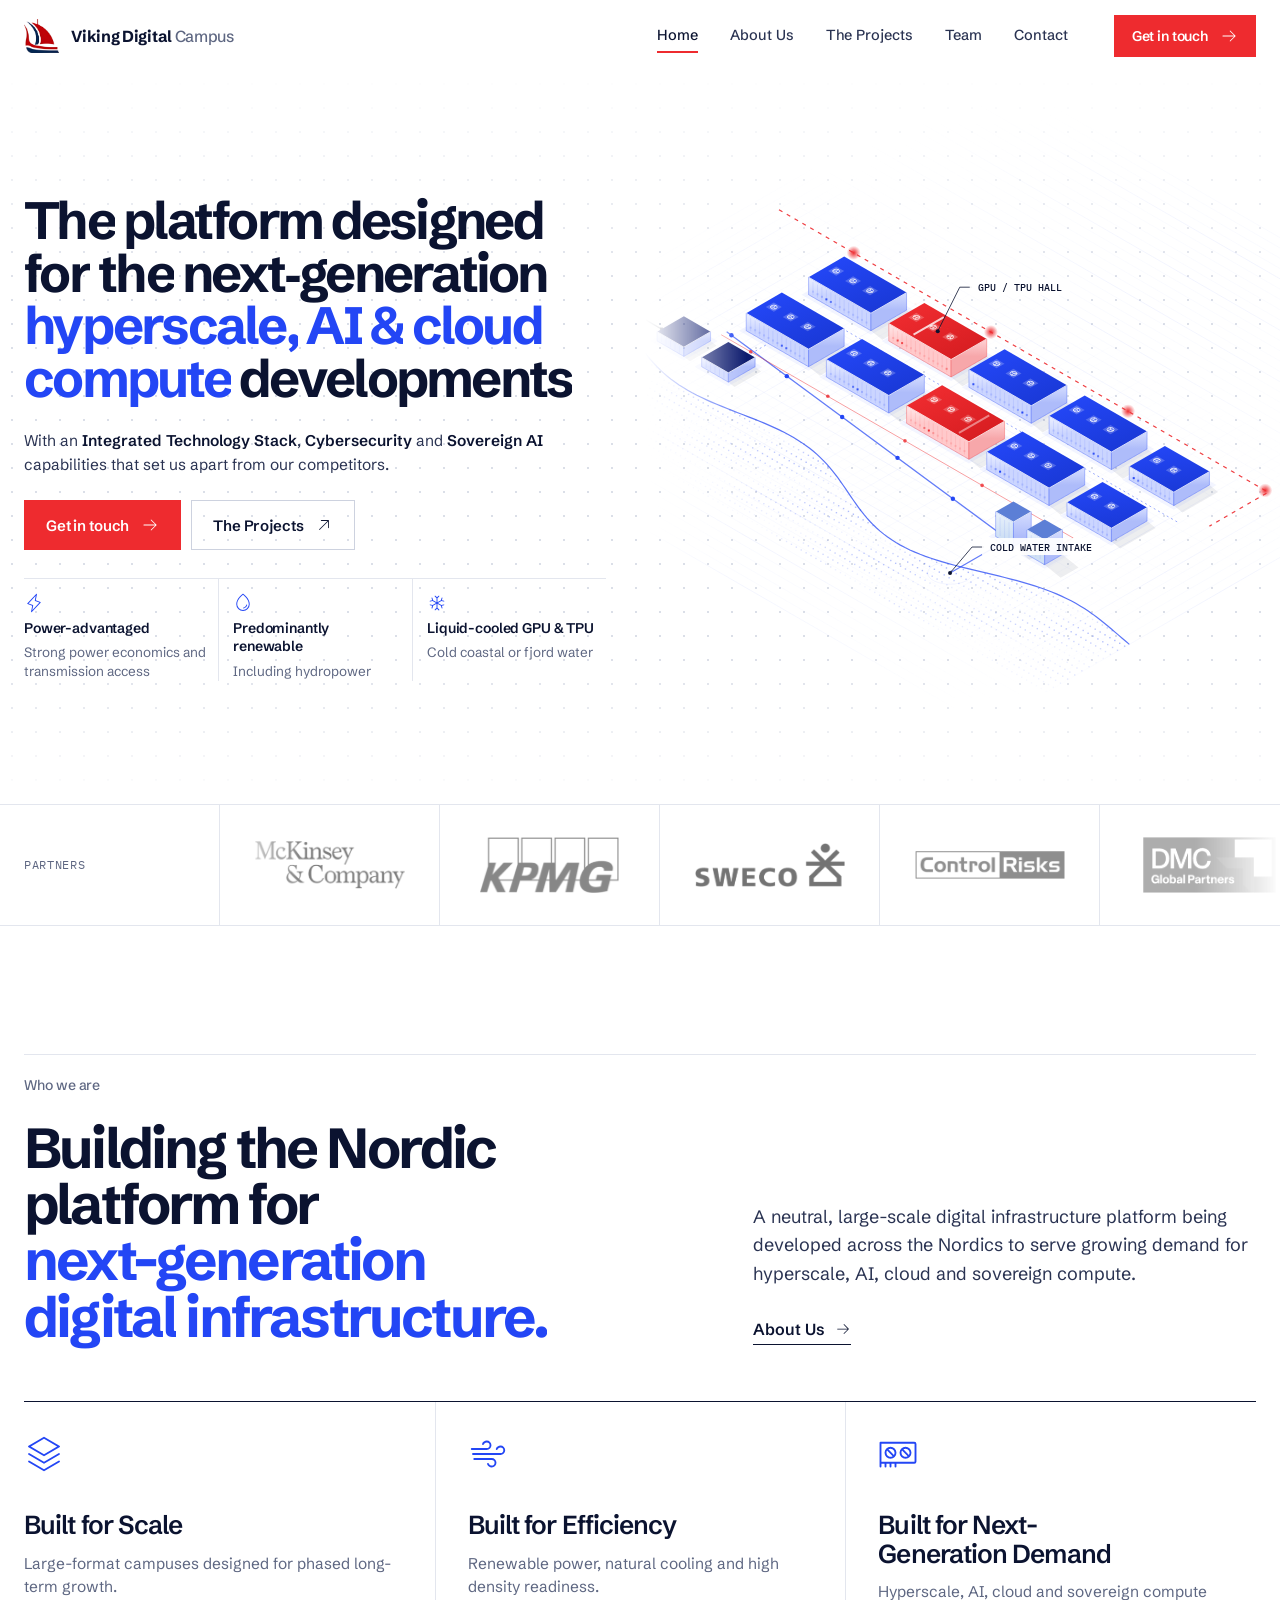
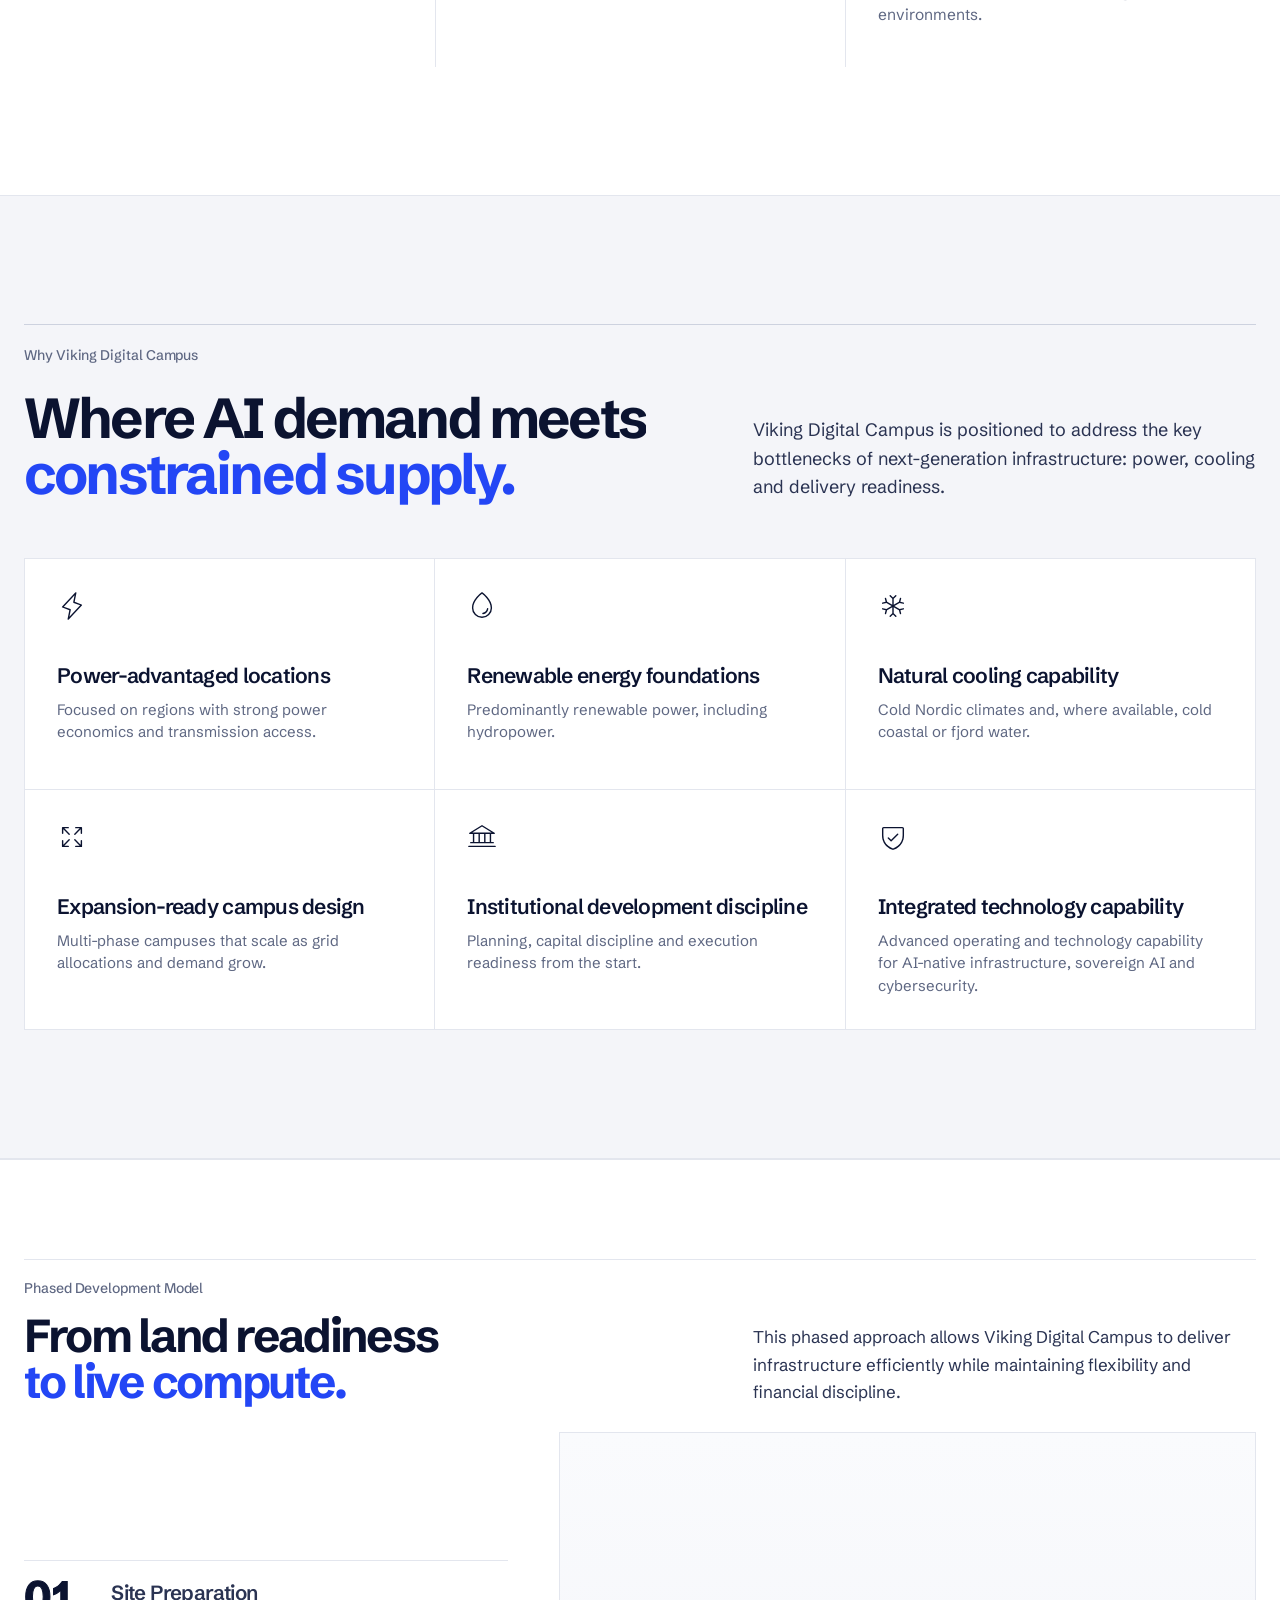
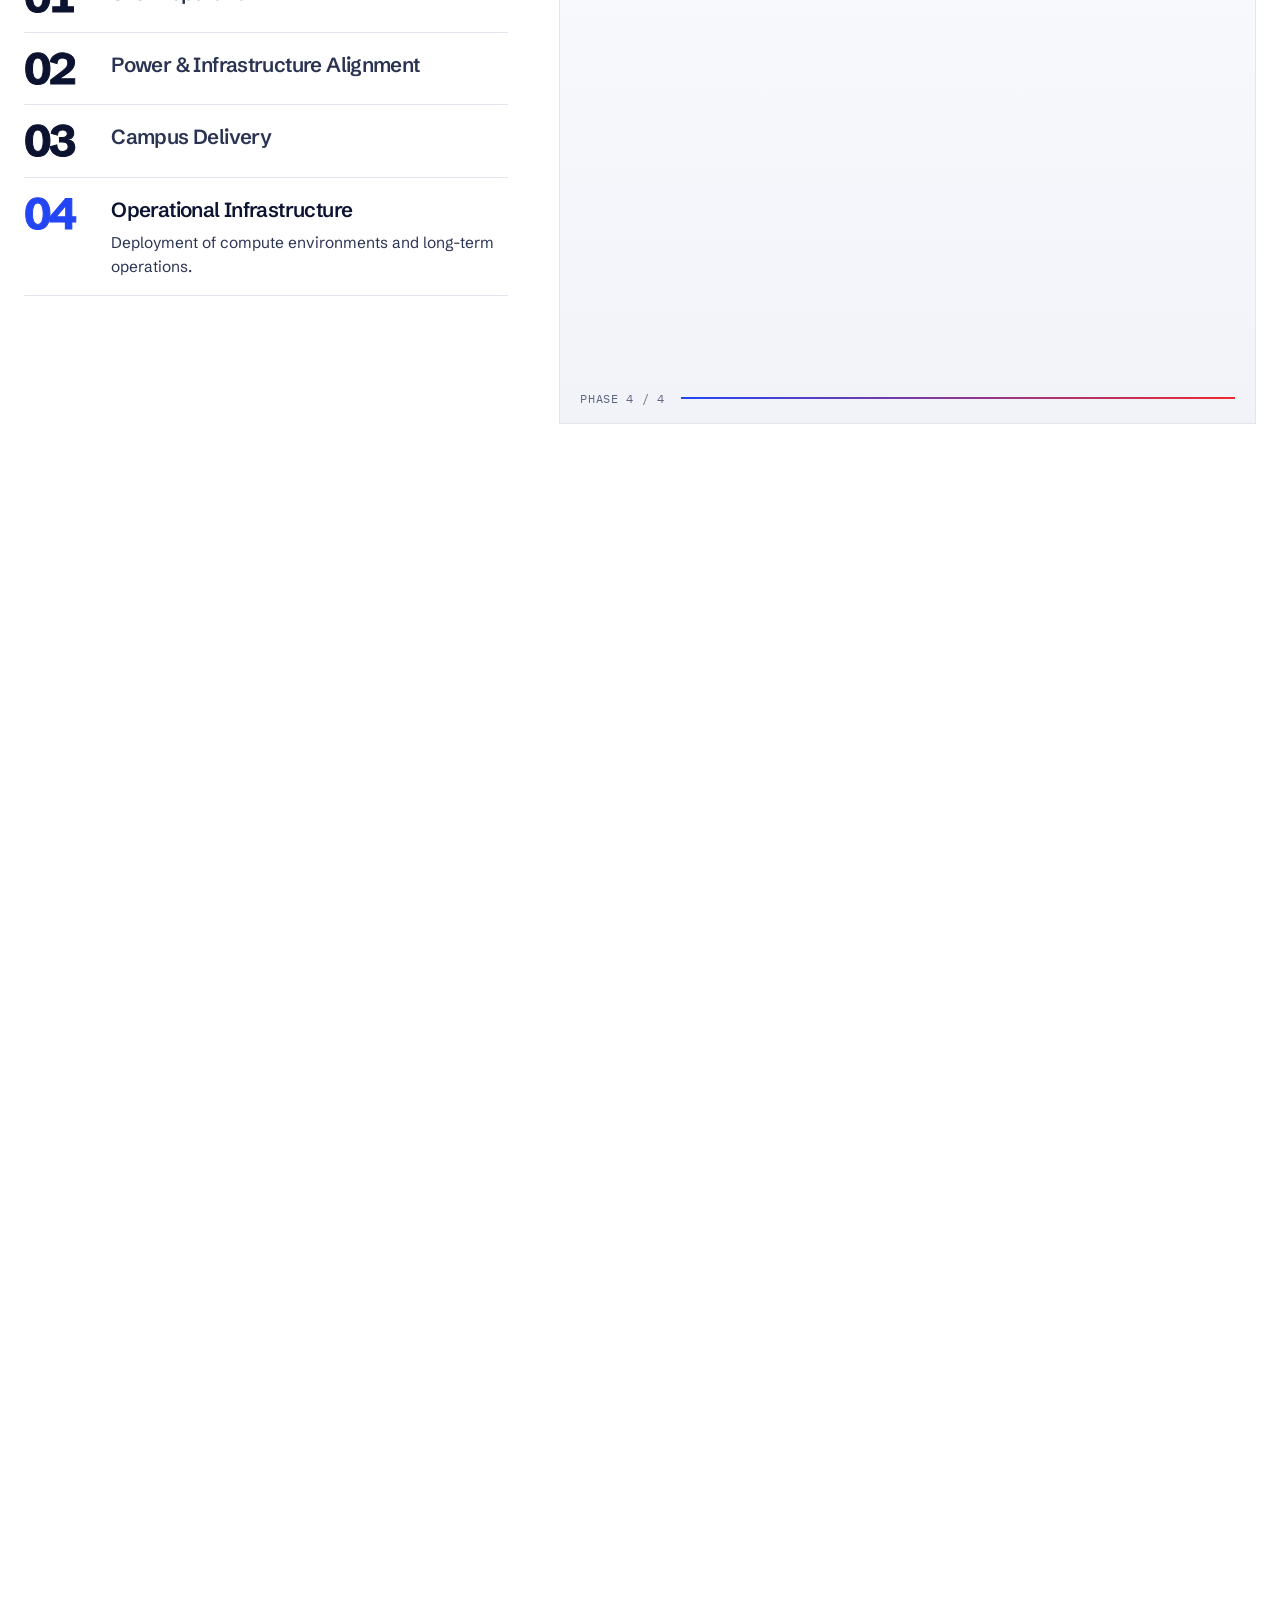
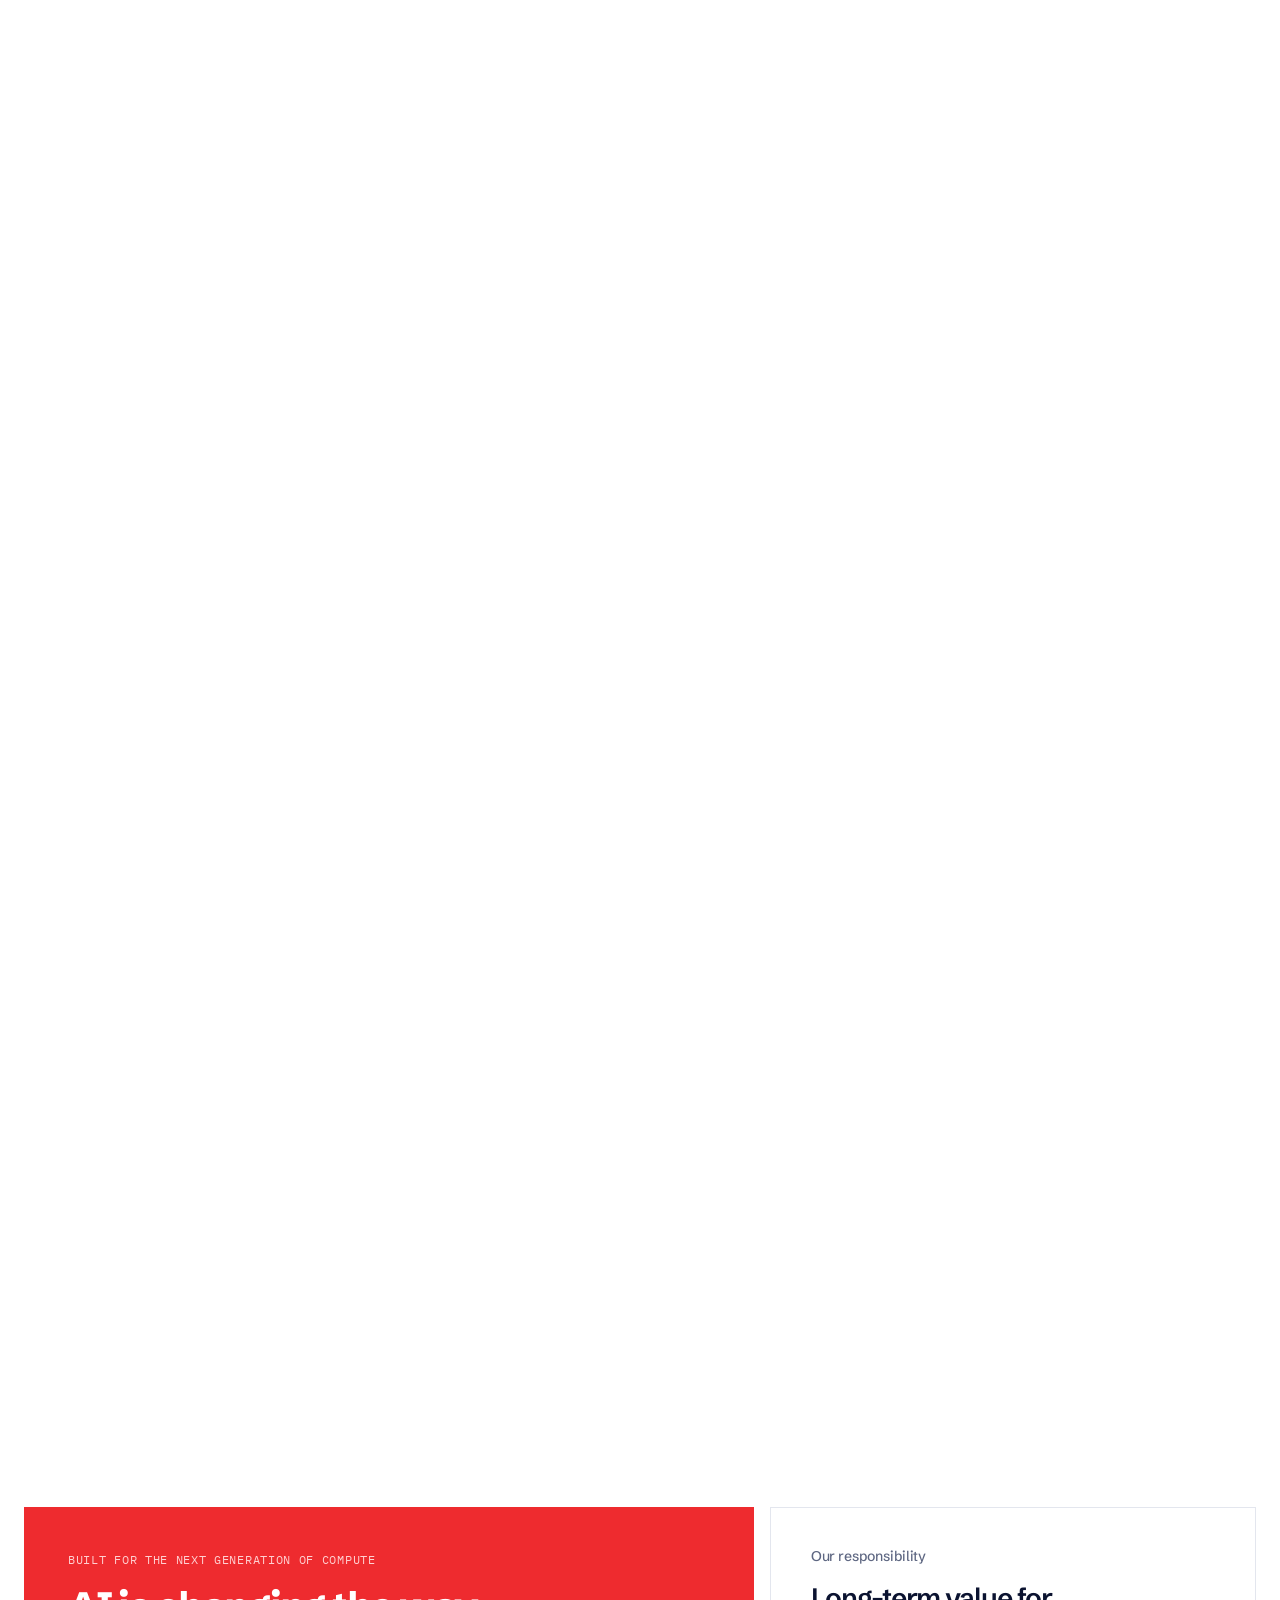
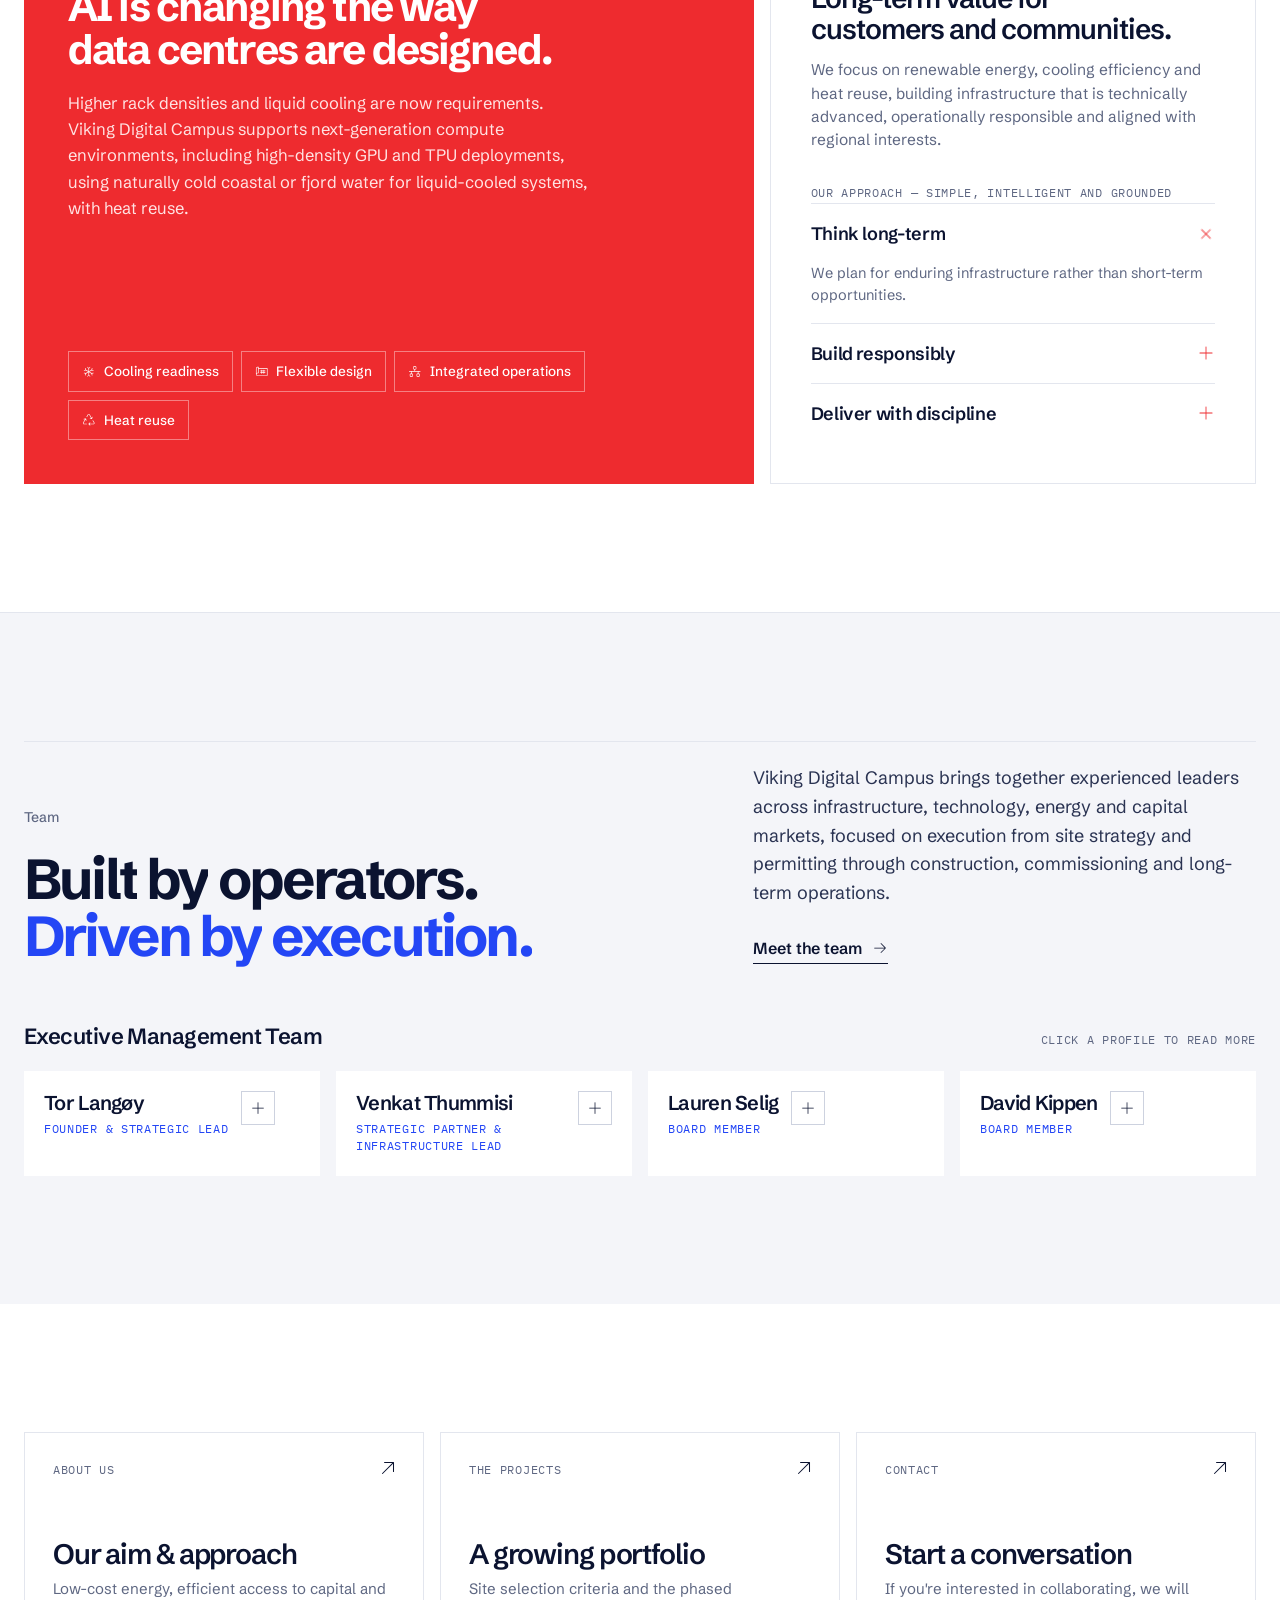
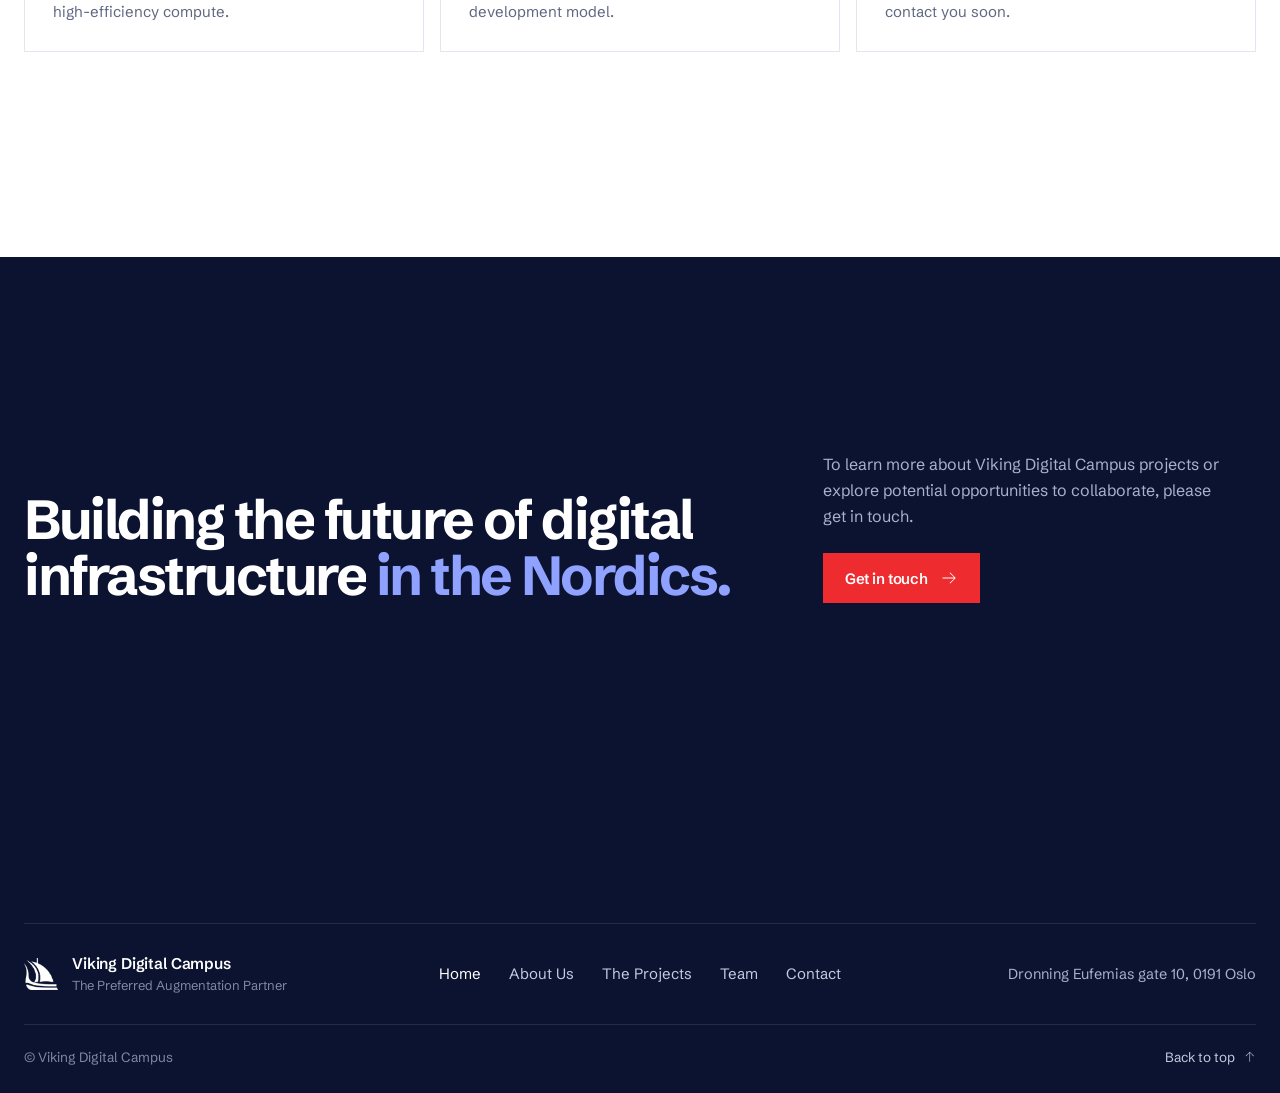
==== commit 93831a81: "Europe locations map, new Reza portrait Co-Authored-By: Claude Opus 5.5 (1M context) <noreply@anthro" ====
--- a/index.html
+++ b/index.html
@@ -153,7 +153,7 @@
   </div>
 </footer>
 <div class="drawer" id="drawer" aria-hidden="true"><div class="scrim" id="scrim"></div><aside class="panel" role="dialog" aria-modal="true" aria-labelledby="d-name" style="position:relative"><button class="close" id="dclose" aria-label="Close"><svg class="ic"><use href="#i-x"/></svg></button><div id="dbody"></div></aside></div>
-<script>window.__IMG={'team-tor':'assets/team-tor.webp','team-venkat':'assets/team-venkat.webp','team-lauren':'assets/team-lauren.webp','team-david':'assets/team-david.webp','team-joakim':'assets/team-joakim.webp','team-bjorn':'assets/team-bjorn.webp','team-joe':'assets/team-joe.webp','team-reza':'assets/team-reza.webp','team-glauco':'assets/team-glauco.webp','team-knut':'assets/team-knut.webp'};window.__NORDIC="";</script>
+<script>window.__IMG={'team-tor':'assets/team-tor.webp','team-venkat':'assets/team-venkat.webp','team-lauren':'assets/team-lauren.webp','team-david':'assets/team-david.webp','team-joakim':'assets/team-joakim.webp','team-bjorn':'assets/team-bjorn.webp','team-joe':'assets/team-joe.webp','team-reza':'assets/team-reza.webp','team-glauco':'assets/team-glauco.webp','team-knut':'assets/team-knut.webp'};window.__EU=null;</script>
 <script src="app.js"></script>
 </body>
 </html>
--- a/site.css
+++ b/site.css
@@ -712,3 +712,8 @@
 @keyframes dimg{from{opacity:0;transform:translateY(10px)}to{opacity:1;transform:none}}
 @media (max-width:420px){.drawer .dhead{grid-template-columns:112px minmax(0,1fr);gap:16px;padding:68px 20px 0}.drawer .body{padding-inline:20px}}
 .core .photo img{object-position:50% 0%}
+
+/* europe locations map */
+.proj .map{min-height:620px}
+.maptip{position:absolute;left:0;top:0;padding:6px 10px;background:#fff;color:var(--ink);font-size:11px;letter-spacing:.06em;text-transform:uppercase;border-radius:8px;box-shadow:0 10px 24px -12px rgba(0,0,0,.5);pointer-events:none;opacity:0;transition:opacity .2s;white-space:nowrap;z-index:3}
+.maptip.on{opacity:1}
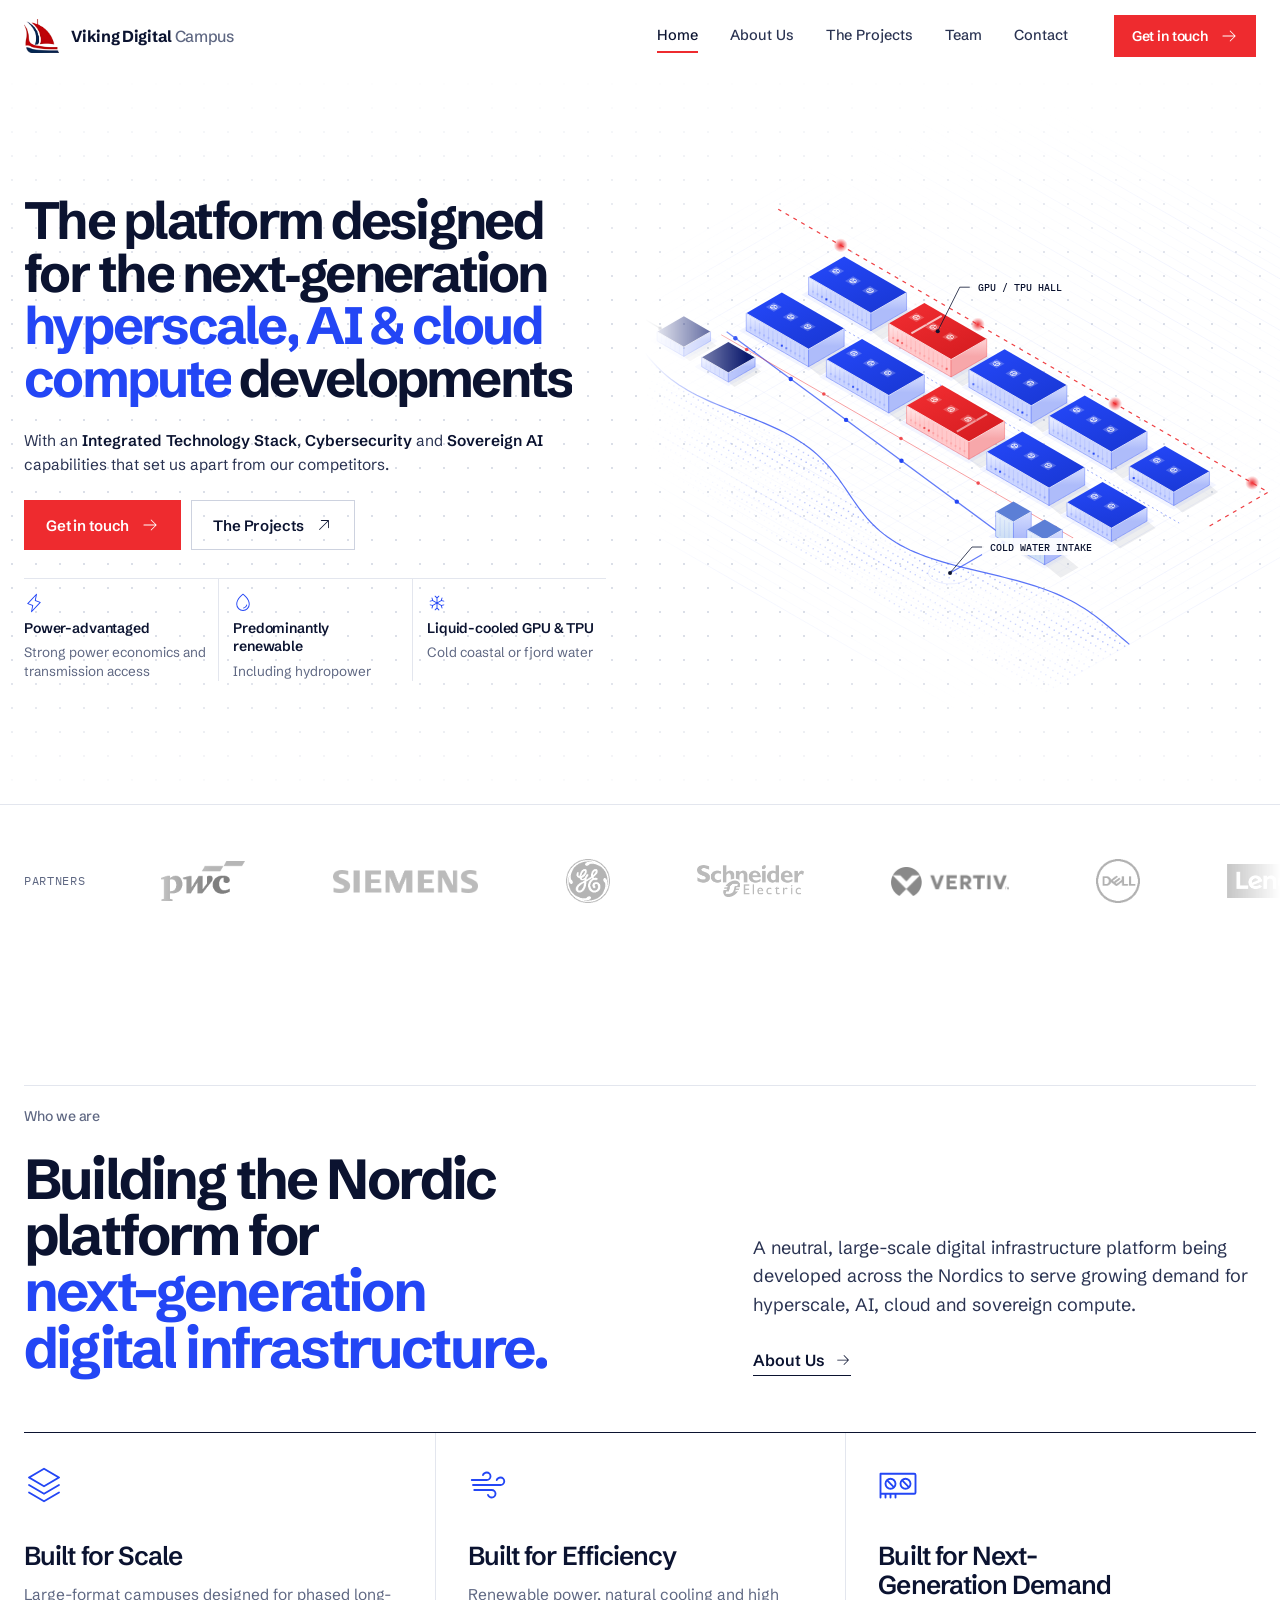
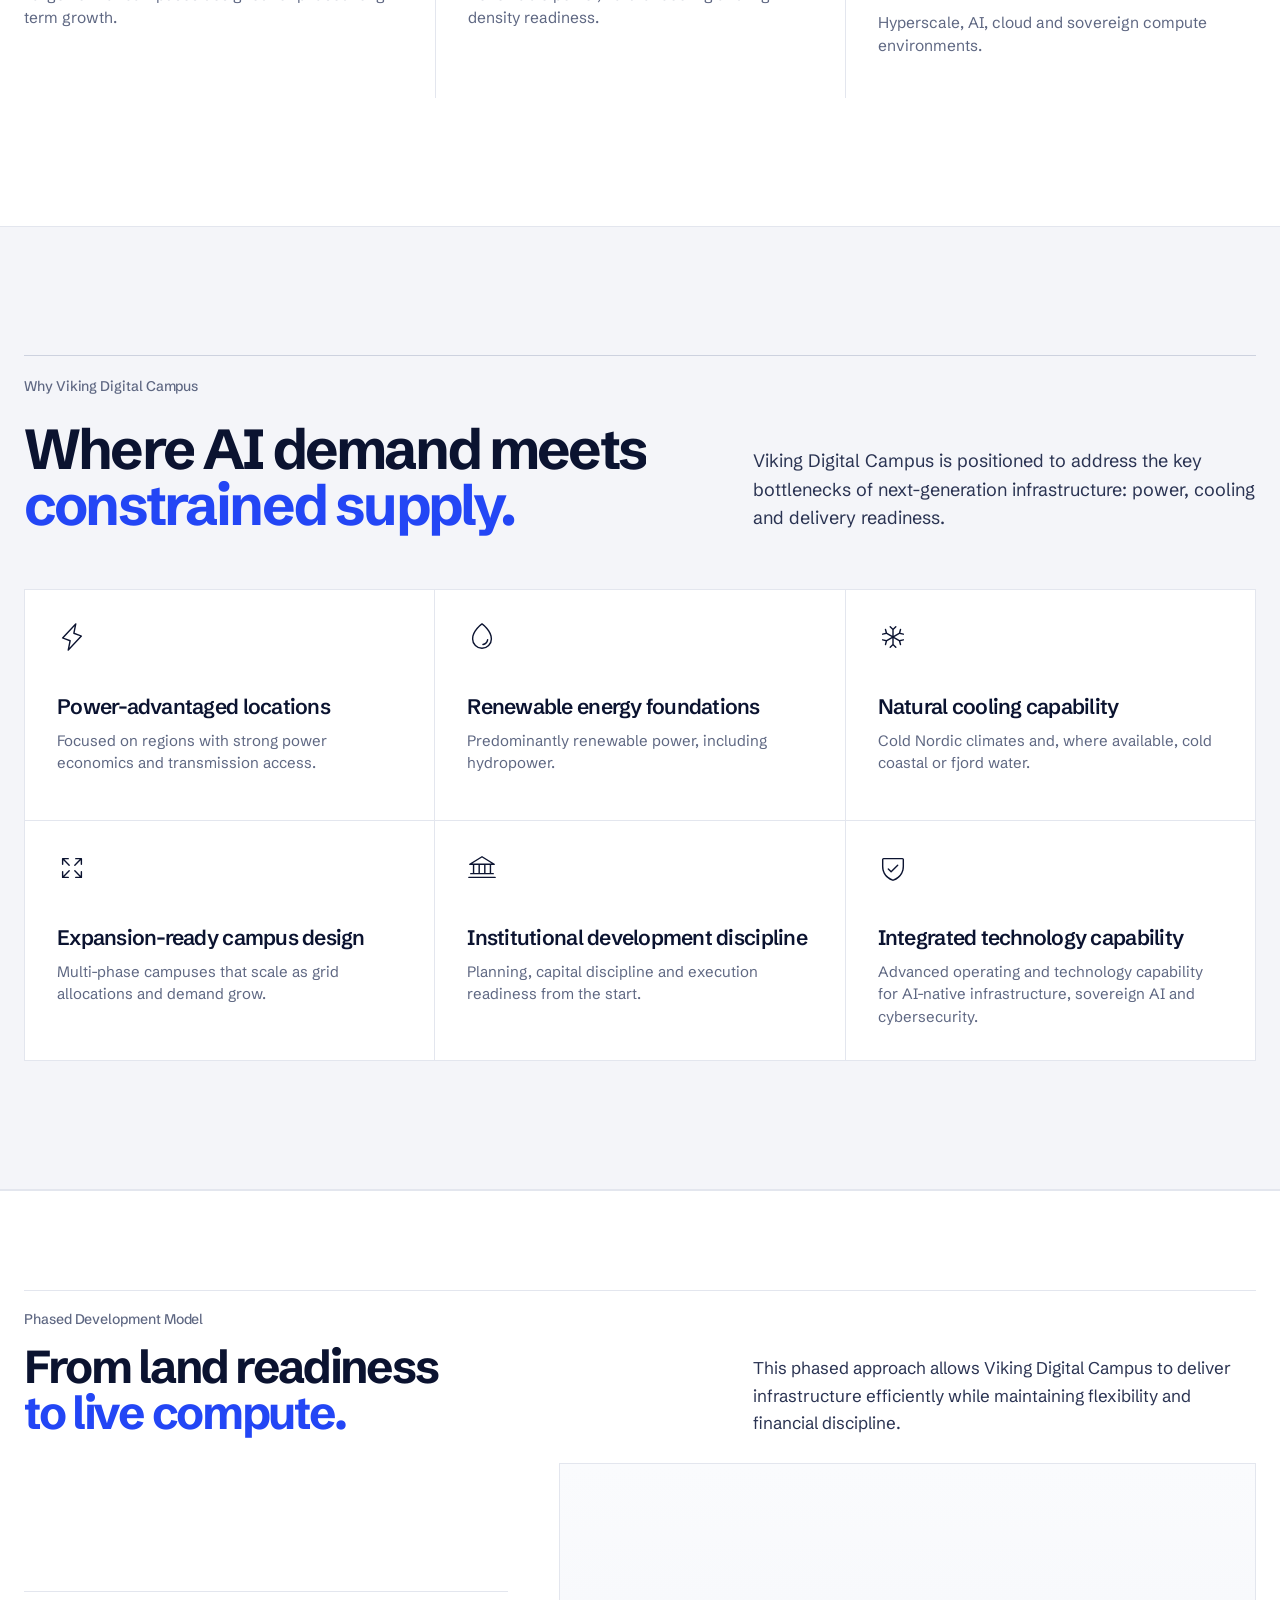
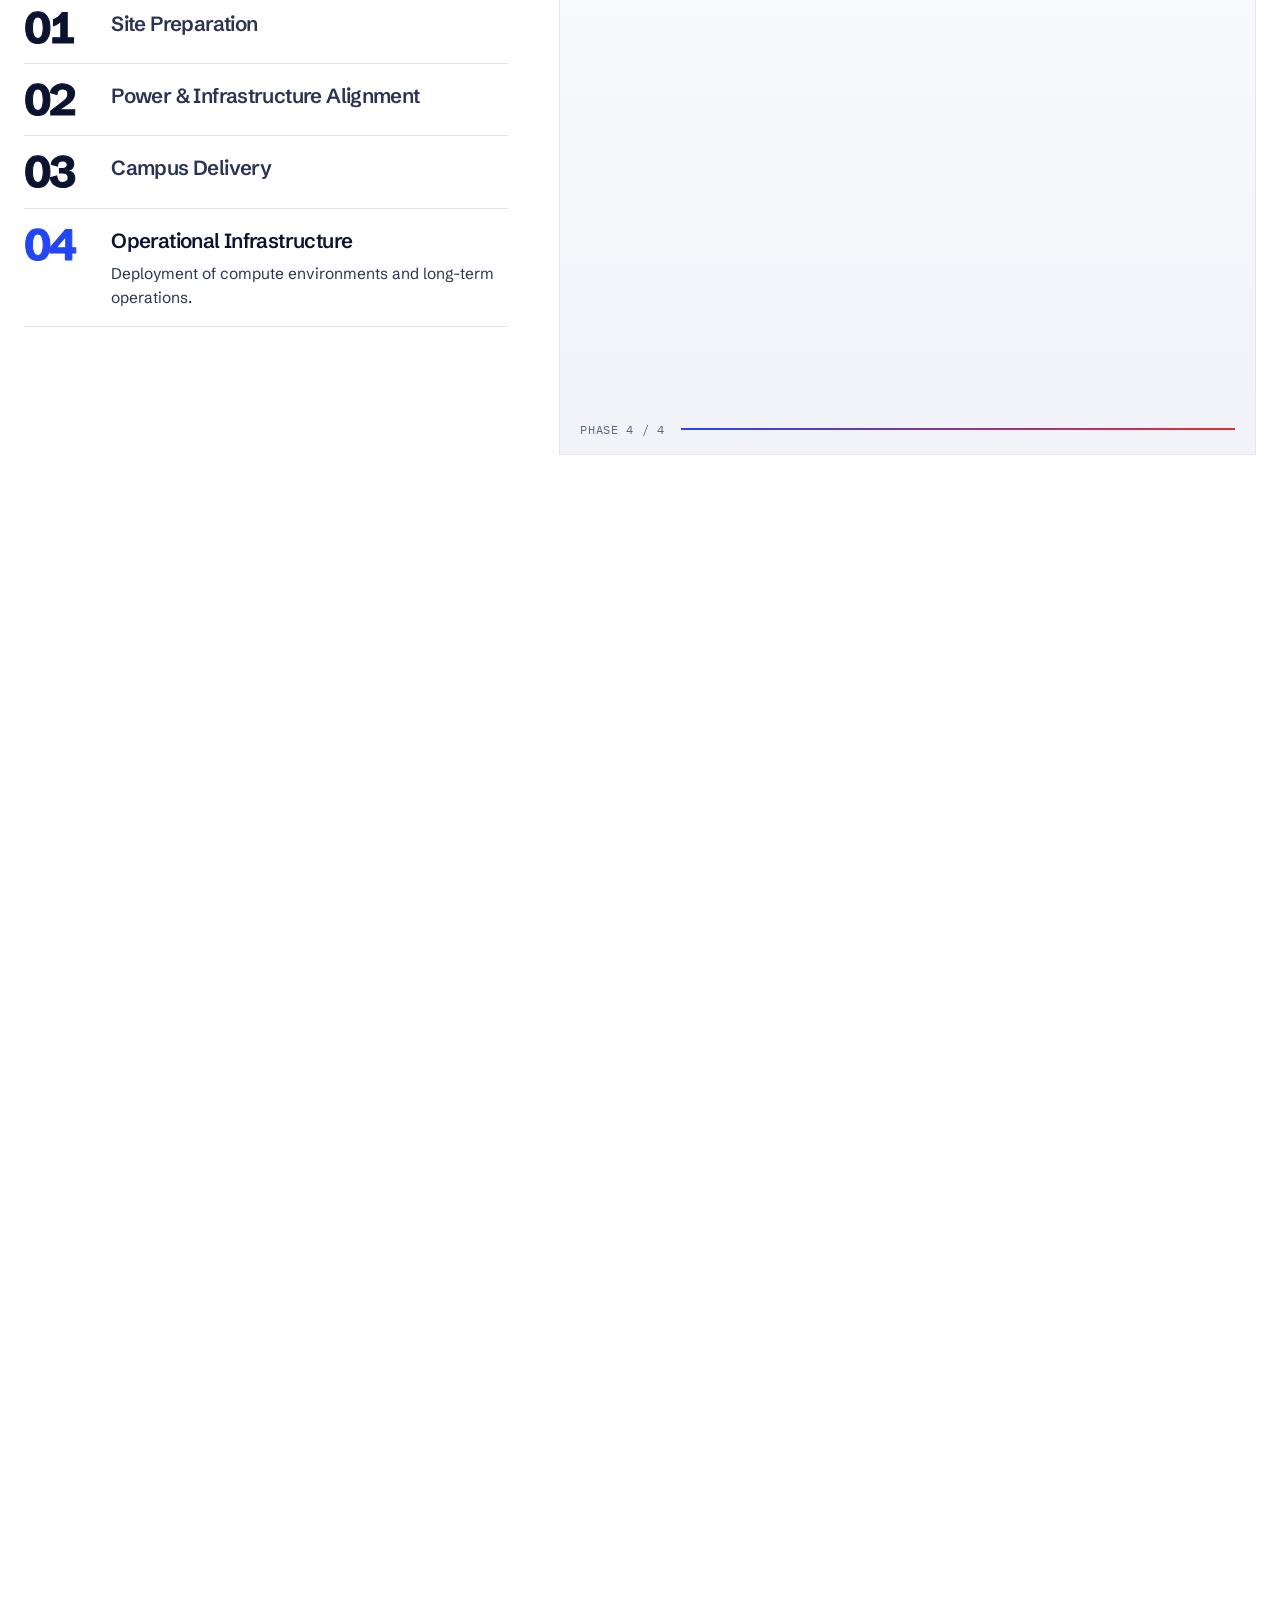
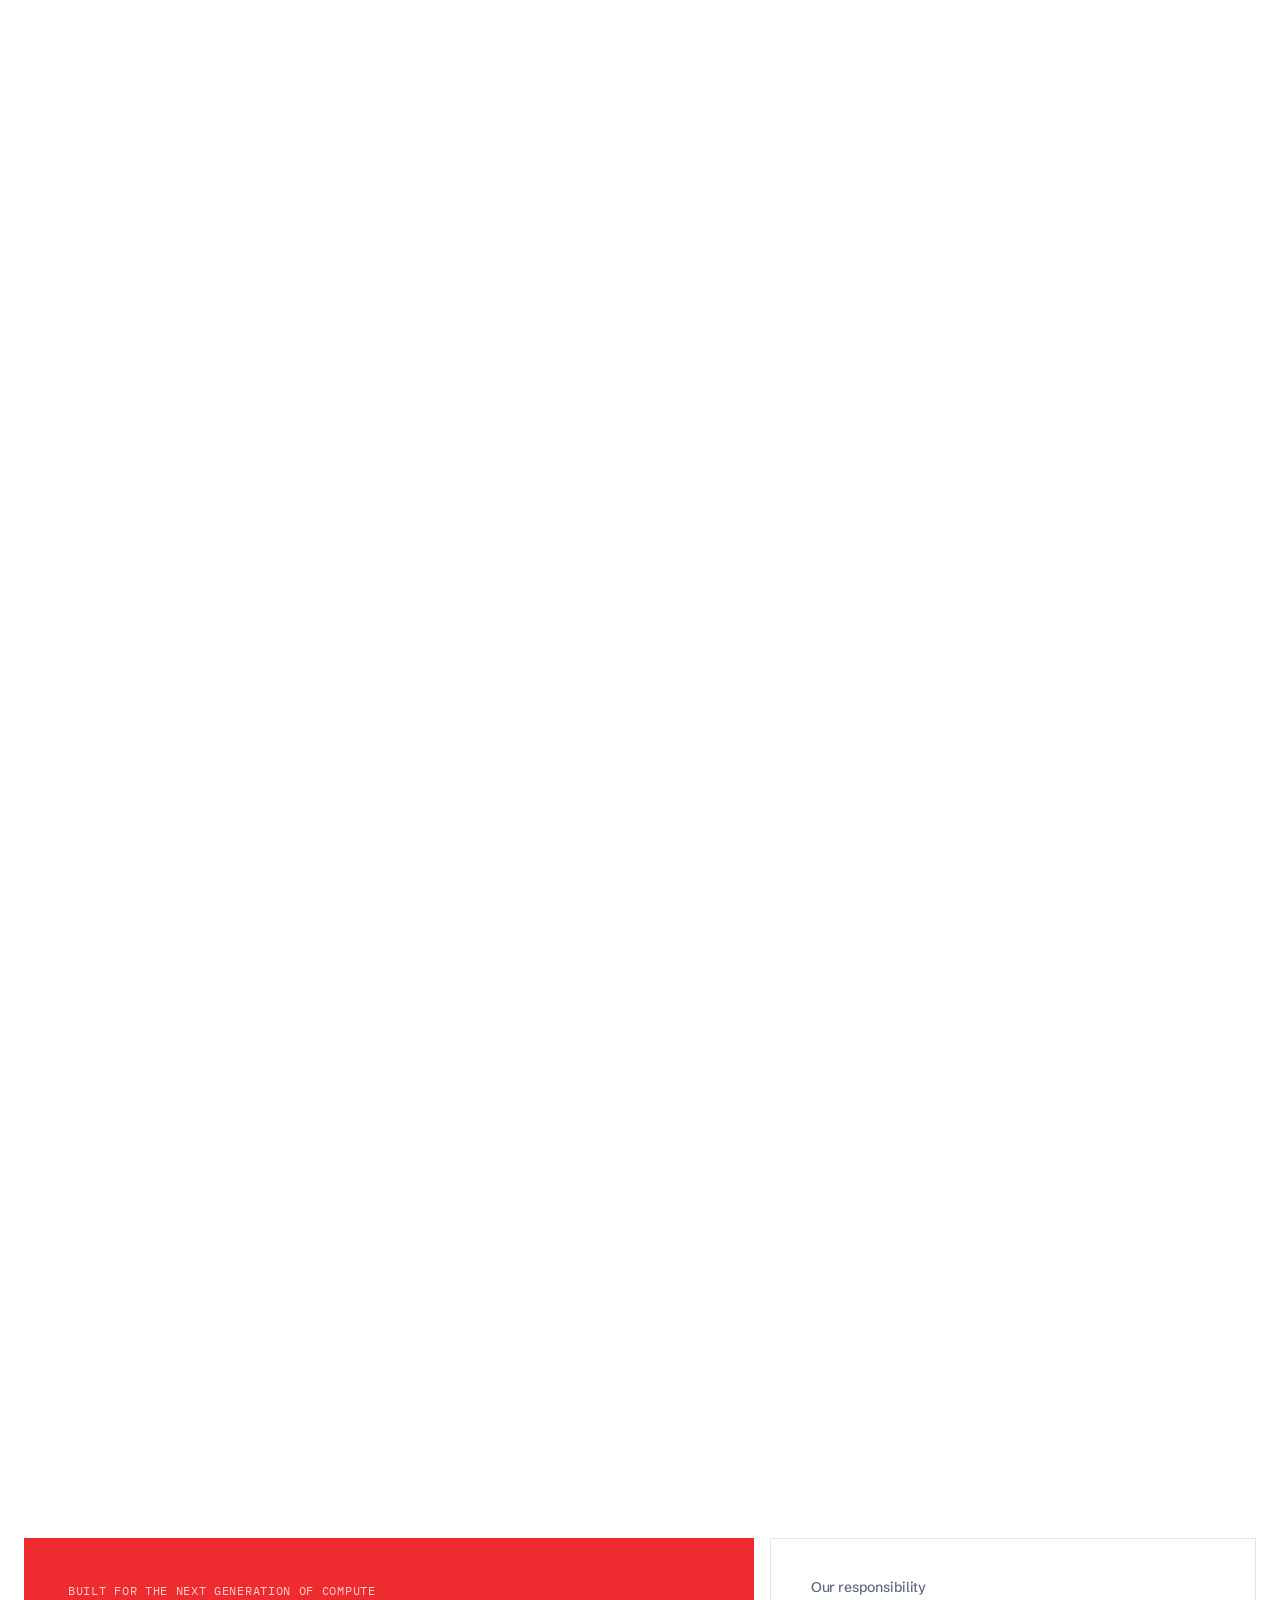
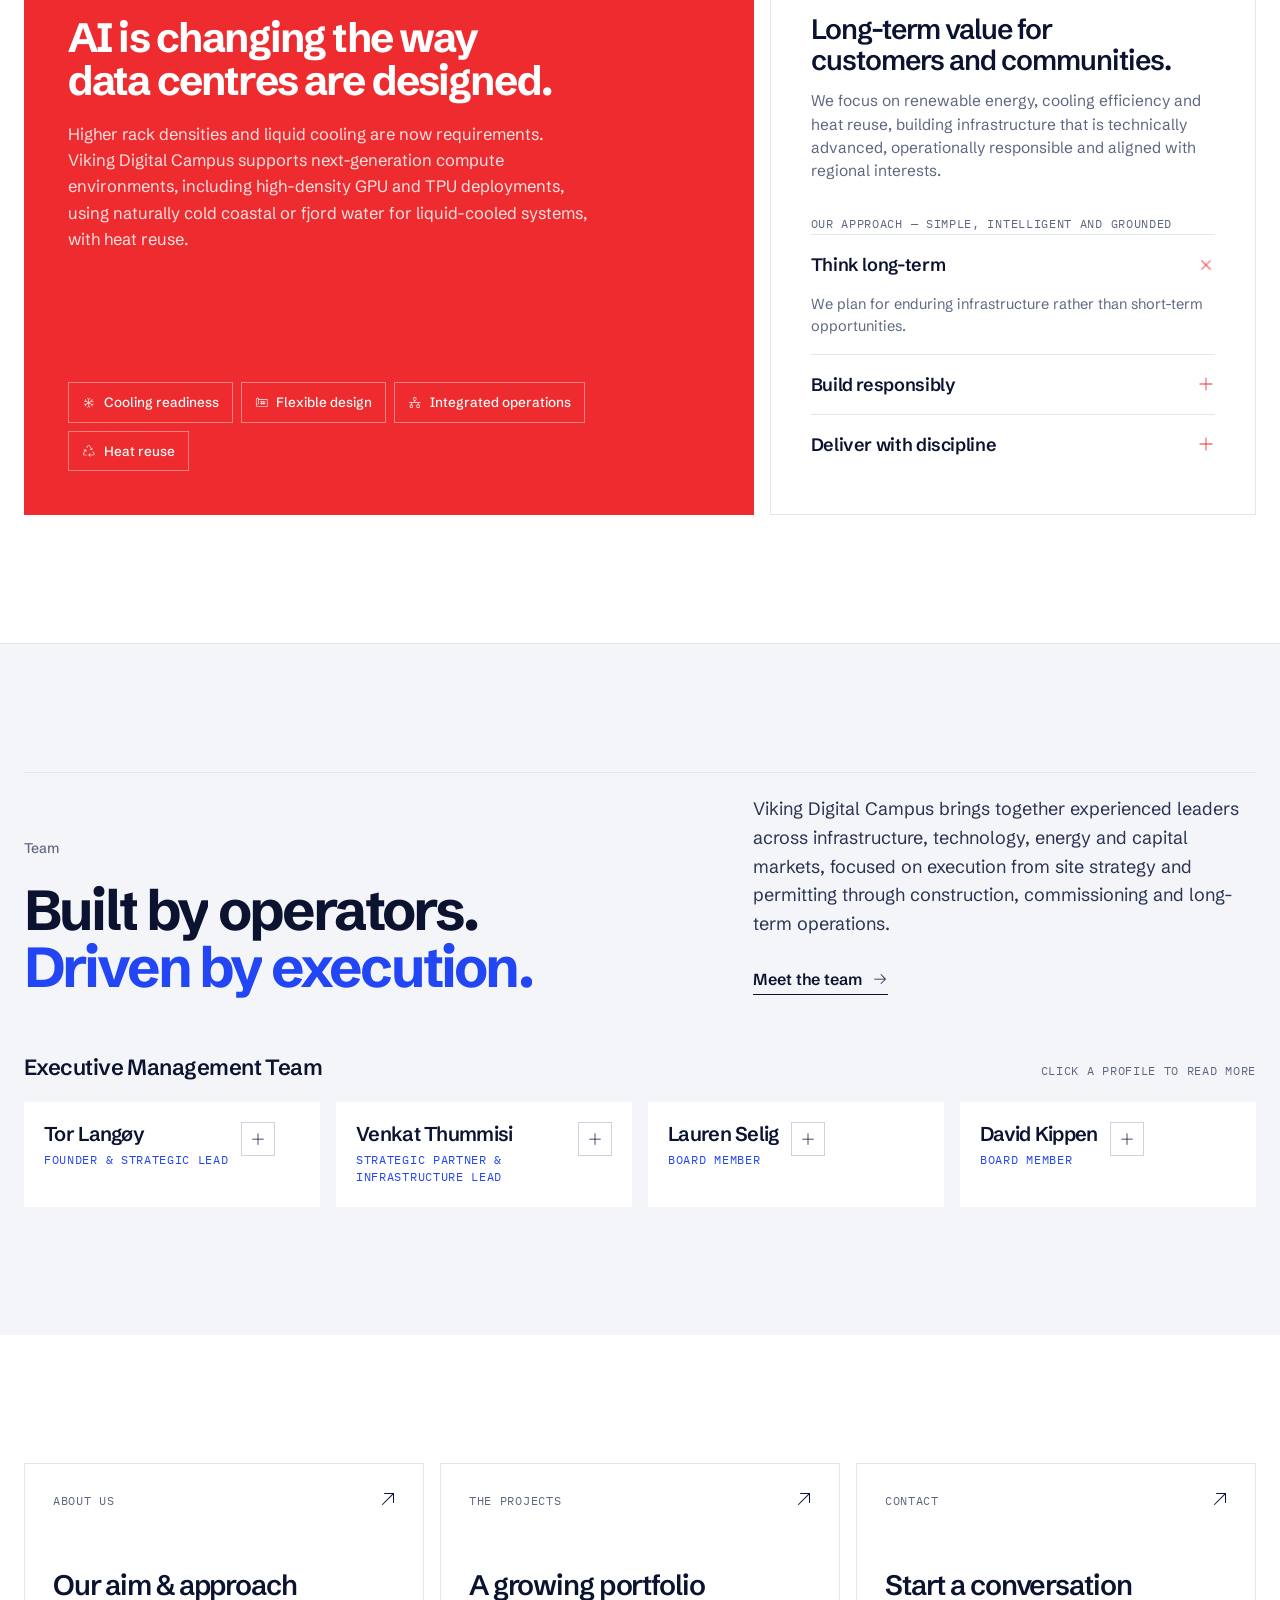
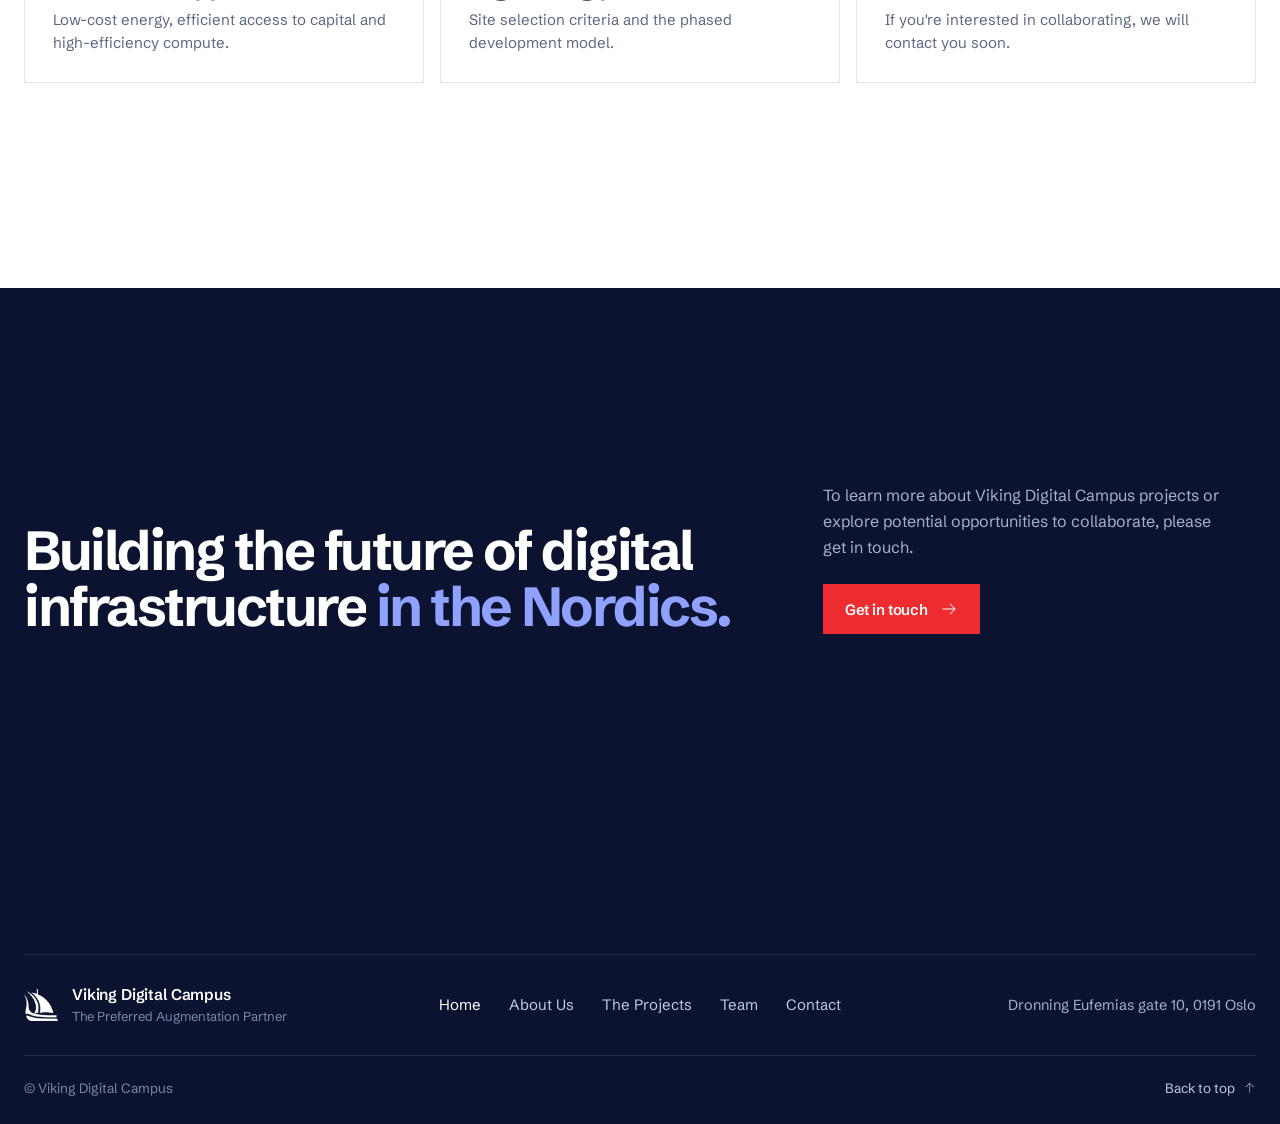
==== commit 96a1ee5f: "Partners logo strip, Reza and Glauco first in core team Co-Authored-By: Claude Opus 5.5 (1M context)" ====
--- a/index.html
+++ b/index.html
@@ -48,7 +48,7 @@
 
 <div class="partners">
   <span class="lab mono">Partners</span>
-  <div class="marquee"><div class="track" id="track"><div class="logo-cell"><img src="assets/p-mckinsey.png" alt="McKinsey & Company"></div><div class="logo-cell"><img src="assets/p-kpmg.png" alt="KPMG"></div><div class="logo-cell"><img src="assets/p-sweco.png" alt="SWECO"></div><div class="logo-cell"><img src="assets/p-controlrisks.png" alt="Control Risks"></div><div class="logo-cell"><img src="assets/p-dmc.png" alt="DMC Global Partners"></div><div class="logo-cell"><img src="assets/p-m3.png" alt="M3 Management"></div><div class="logo-cell"><img src="assets/p-novafor.png" alt="Novaform"></div><div class="logo-cell"><img src="assets/p-ibeav.png" alt="Wiersholm"></div><div class="logo-cell"><img src="assets/p-blu3.png" alt="blu-3"></div></div></div>
+  <div class="marquee"><div class="track" id="track"><div class="logo-cell"><img src="assets/logos/pwc.png" alt="PwC" width="84" height="41" loading="lazy"></div><div class="logo-cell"><img src="assets/logos/siemens.png" alt="Siemens" width="147" height="23" loading="lazy"></div><div class="logo-cell"><img src="assets/logos/ge.png" alt="General Electric" width="44" height="44" loading="lazy"></div><div class="logo-cell"><img src="assets/logos/schneider.png" alt="Schneider Electric" width="107" height="32" loading="lazy"></div><div class="logo-cell"><img src="assets/logos/vertiv.png" alt="Vertiv" width="118" height="29" loading="lazy"></div><div class="logo-cell"><img src="assets/logos/dell.png" alt="Dell" width="44" height="44" loading="lazy"></div><div class="logo-cell"><img src="assets/logos/lenovo.png" alt="Lenovo" width="101" height="34" loading="lazy"></div><div class="logo-cell"><img src="assets/logos/supermicro.png" alt="Supermicro" width="82" height="42" loading="lazy"></div><div class="logo-cell"><img src="assets/logos/fortum.png" alt="Fortum" width="120" height="28" loading="lazy"></div><div class="logo-cell"><img src="assets/logos/gasum.png" alt="Gasum" width="131" height="26" loading="lazy"></div><div class="logo-cell"><img src="assets/logos/hyotytuuli.png" alt="Hyötytuuli" width="67" height="44" loading="lazy"></div><div class="logo-cell"><img src="assets/logos/ferrovial.png" alt="Ferrovial" width="125" height="27" loading="lazy"></div><div class="logo-cell"><img src="assets/logos/acs.png" alt="ACS" width="79" height="43" loading="lazy"></div><div class="logo-cell"><img src="assets/logos/acciona.png" alt="Acciona" width="88" height="38" loading="lazy"></div><div class="logo-cell"><img src="assets/logos/elecnor.png" alt="Elecnor" width="93" height="37" loading="lazy"></div></div></div>
 </div>
 
 <section class="sec">
--- a/site.css
+++ b/site.css
@@ -244,7 +244,7 @@
 .infra p{margin-top:14px;color:#B5BDD8;font-size:16px;line-height:1.6}
 .infra ul{list-style:none;padding:0;margin:auto 0 0;padding-top:24px;display:flex;flex-wrap:wrap;gap:8px}
 .infra li{border:1px solid rgba(255,255,255,.2);padding:8px 12px;font-size:13.5px}
-.core{display:grid;grid-template-columns:repeat(6,1fr);gap:16px}
+.core{display:grid;grid-template-columns:repeat(3,1fr);gap:20px}
 .core .photo{aspect-ratio:1/1}
 .core .person h4{font-size:18px}
 .core .person .meta{padding:16px 16px 18px}
@@ -717,3 +717,11 @@
 .proj .map{min-height:620px}
 .maptip{position:absolute;left:0;top:0;padding:6px 10px;background:#fff;color:var(--ink);font-size:11px;letter-spacing:.06em;text-transform:uppercase;border-radius:8px;box-shadow:0 10px 24px -12px rgba(0,0,0,.5);pointer-events:none;opacity:0;transition:opacity .2s;white-space:nowrap;z-index:3}
 .maptip.on{opacity:1}
+
+/* partners: open logo strip, no boxes */
+.partners{border-bottom:0;grid-template-columns:auto 1fr;gap:8px;padding-block:28px}
+.partners .lab{border-right:0}
+.logo-cell{width:auto;height:96px;border-right:0;padding:0 clamp(28px,3.4vw,52px)}
+.logo-cell img{max-width:none;max-height:none;filter:grayscale(1) contrast(1.15);opacity:.5}
+.logo-cell:hover img{opacity:1;filter:none;transform:scale(1.05)}
+.track{animation-duration:60s}
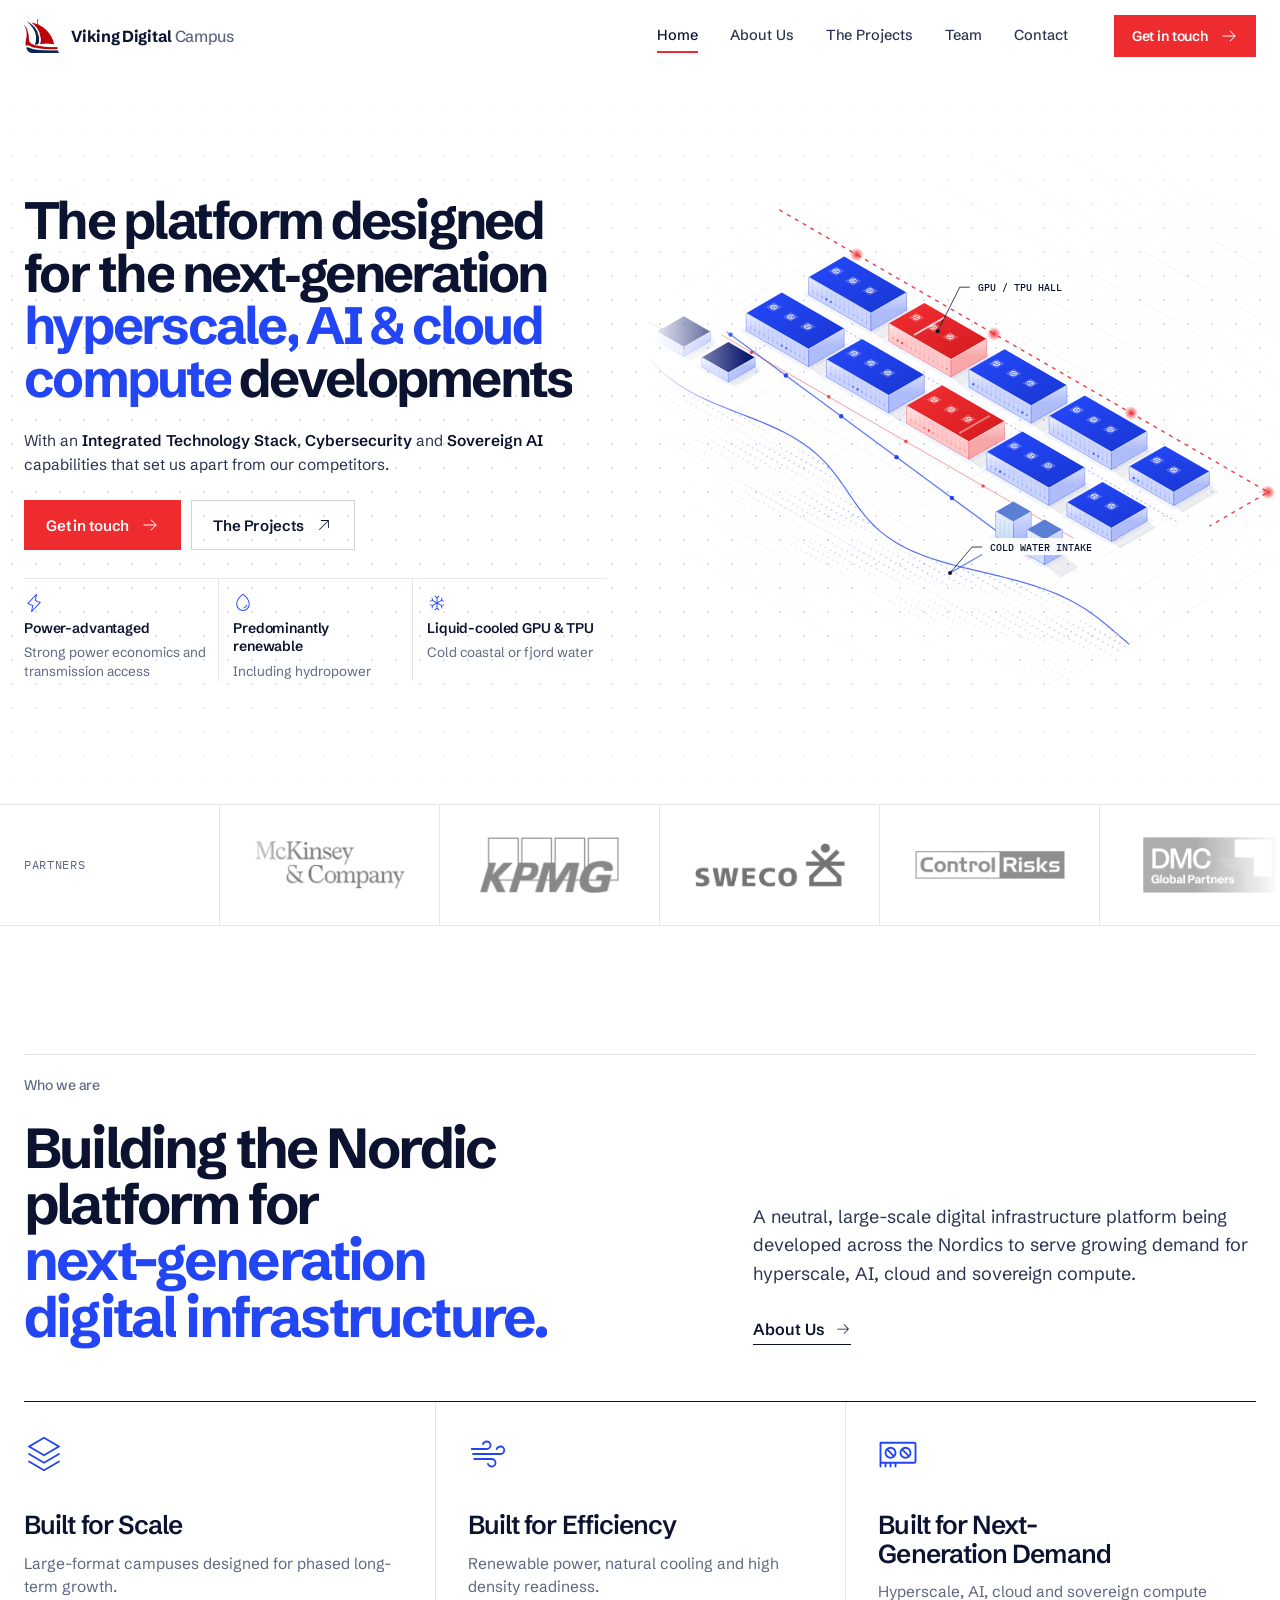
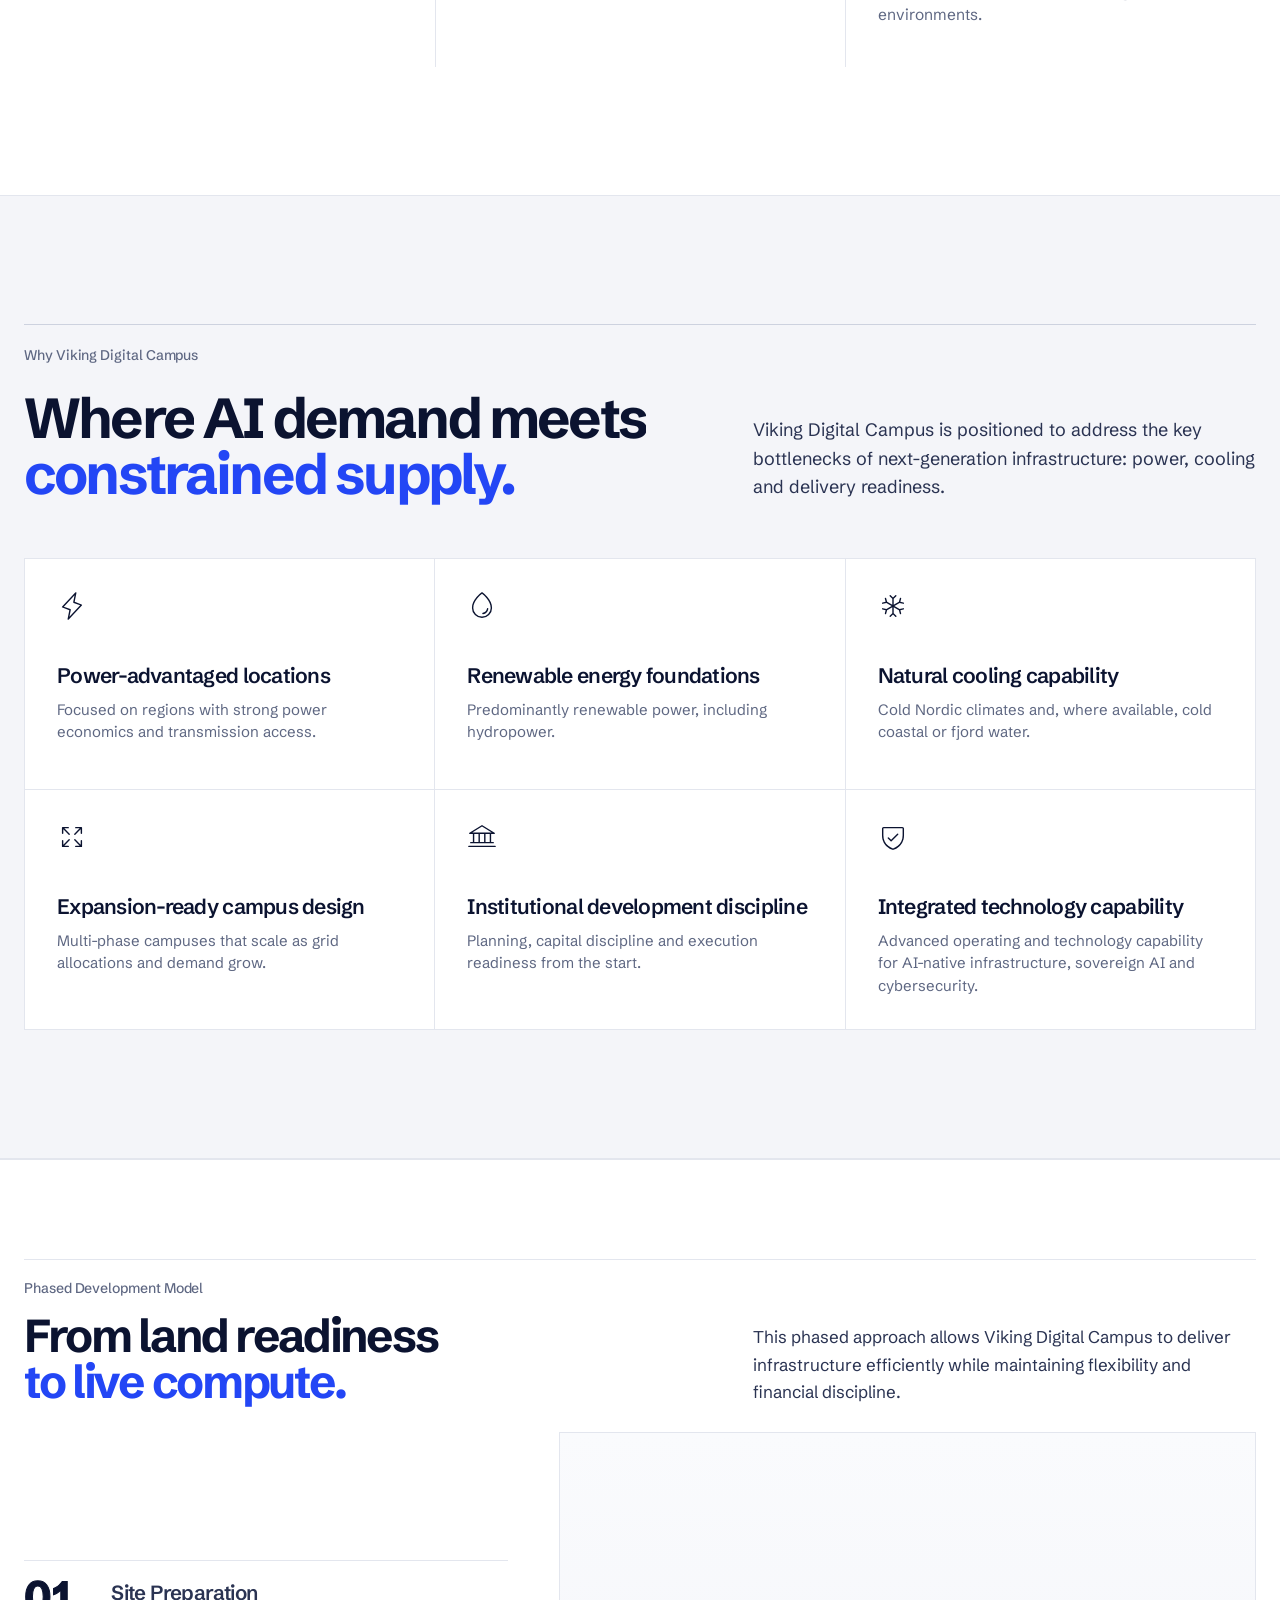
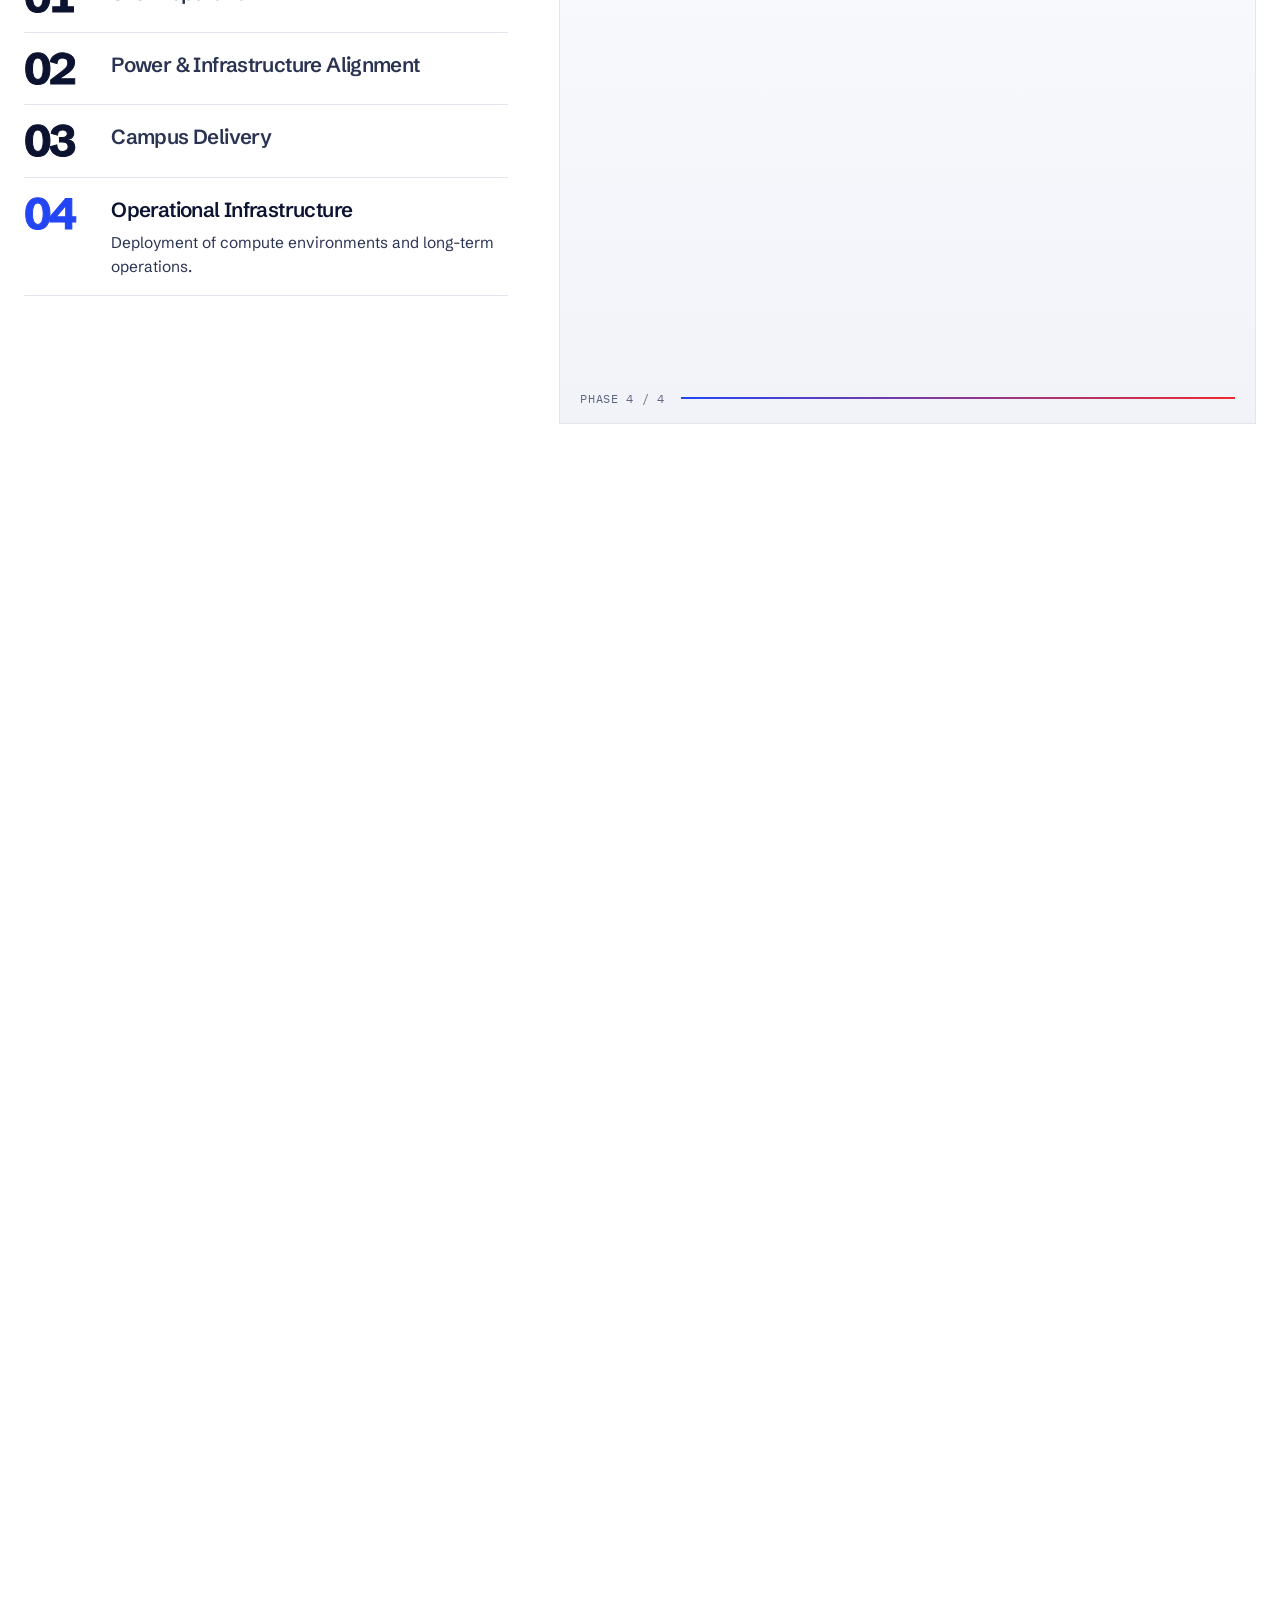
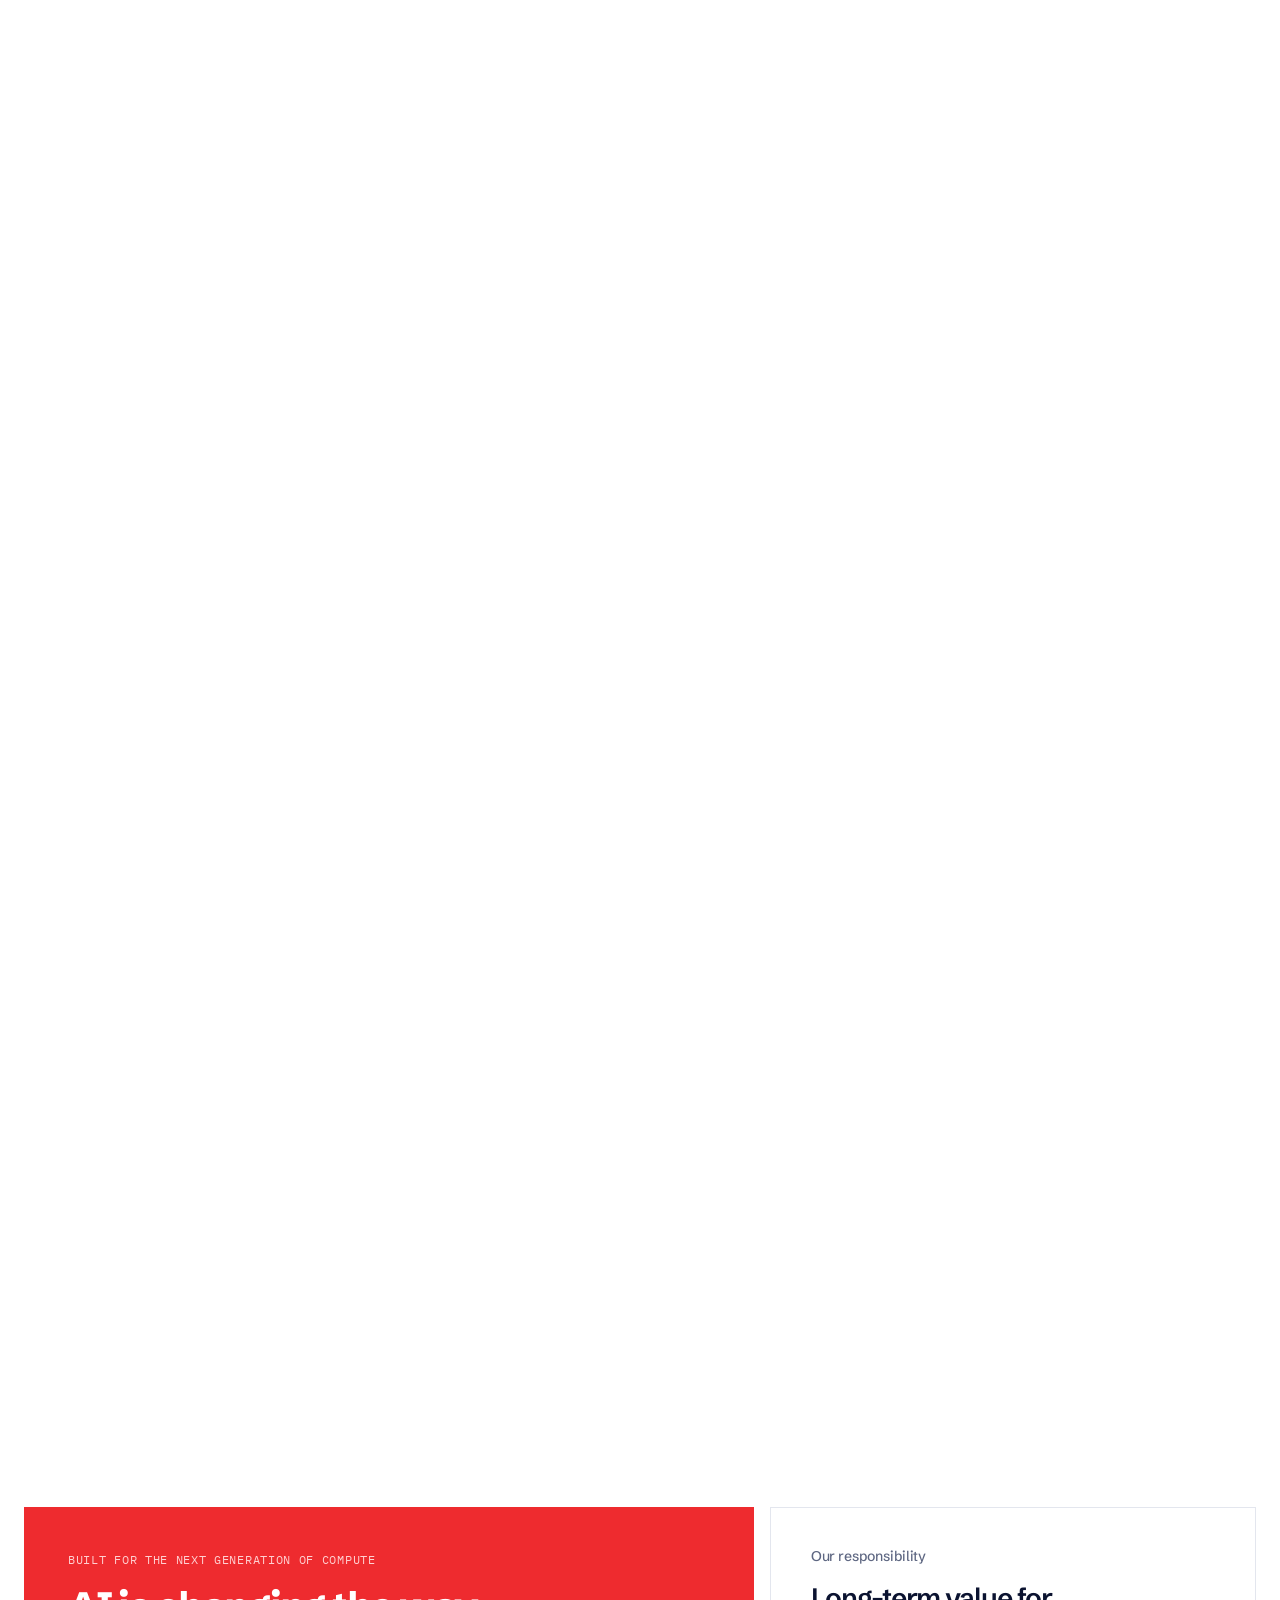
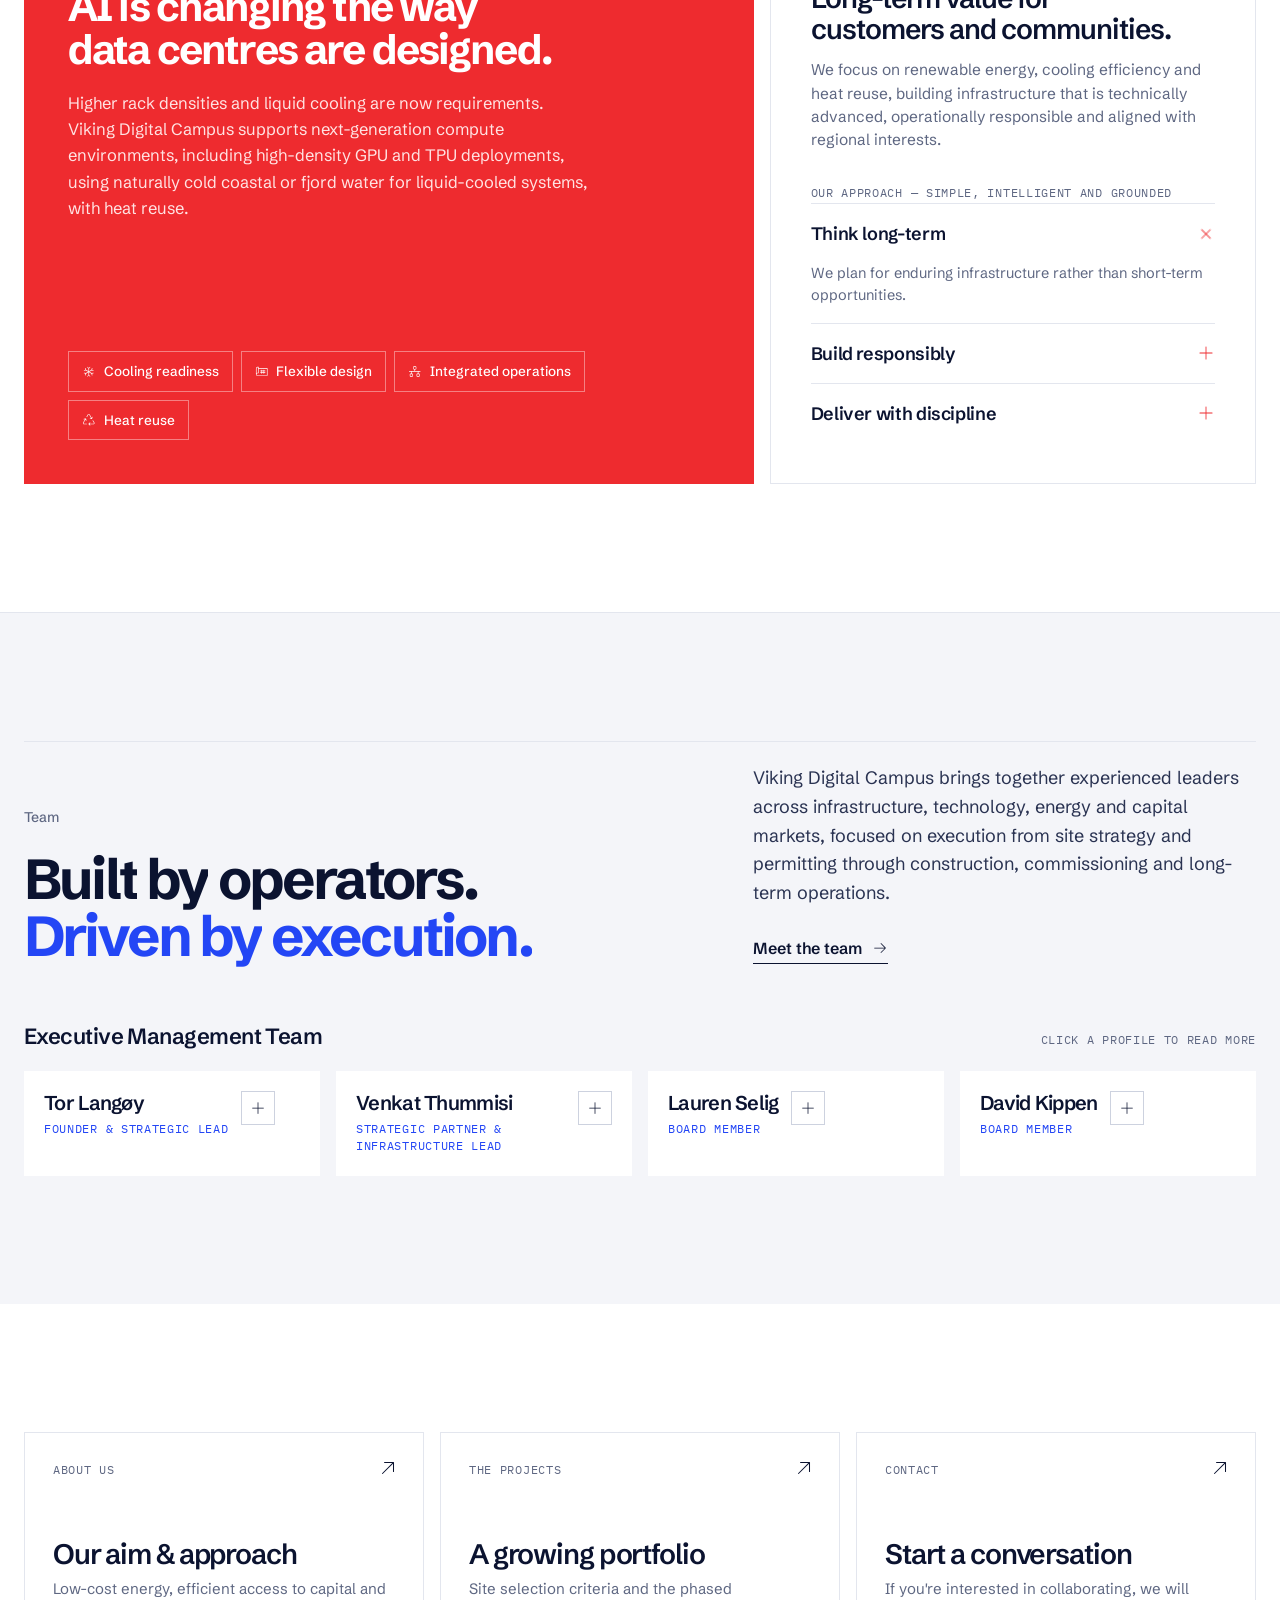
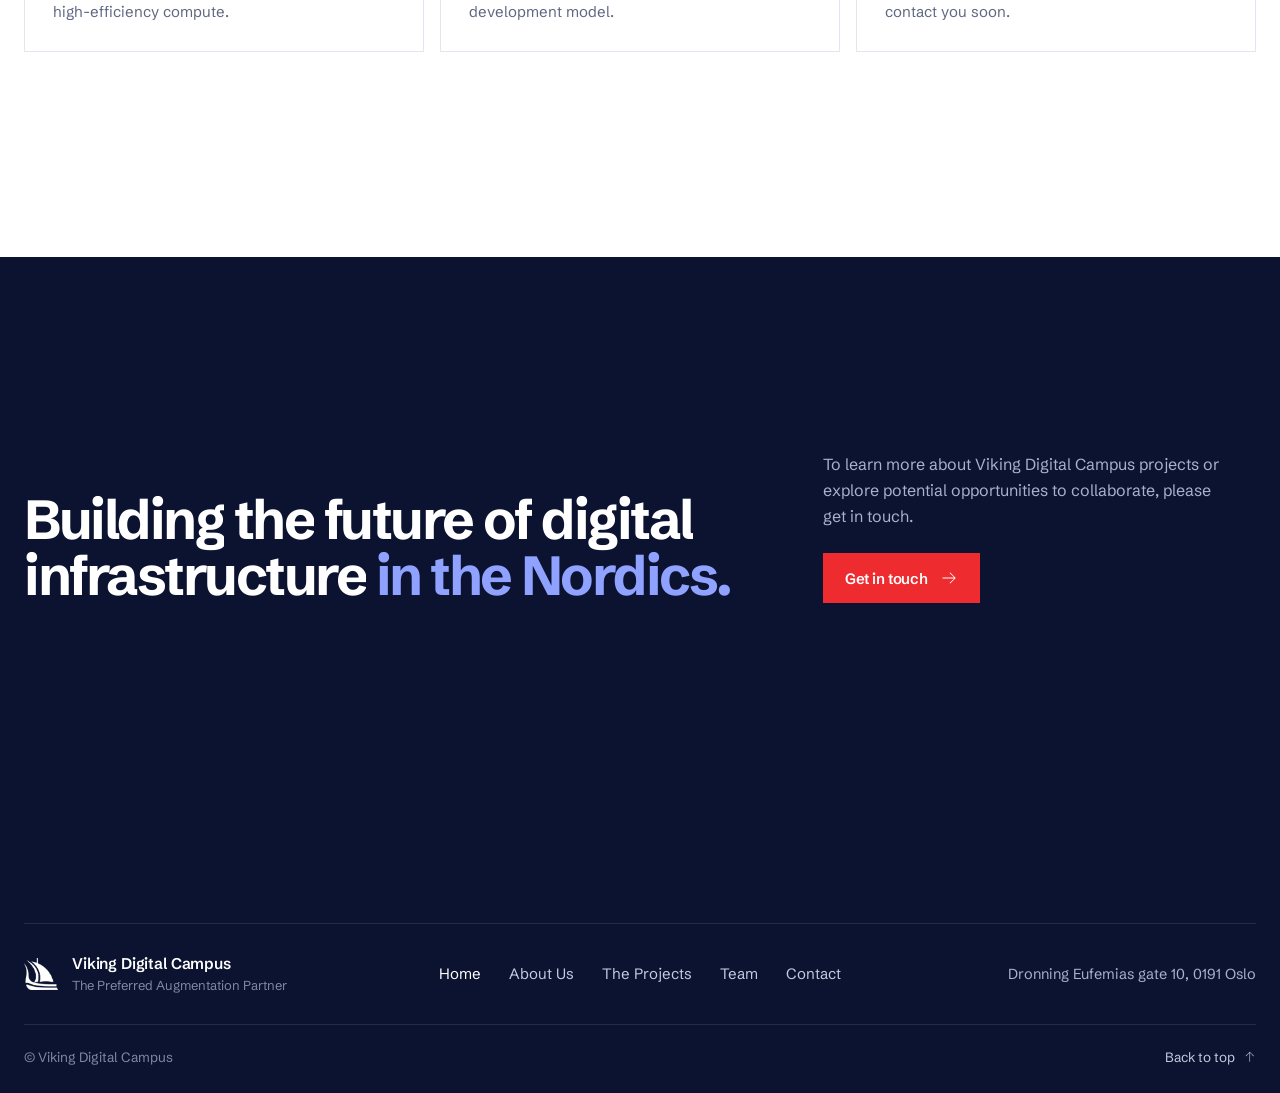
==== commit 5e277ace: "Revert partners strip to previous logos Co-Authored-By: Claude Opus 5.5 (1M context) <noreply@anthro" ====
--- a/index.html
+++ b/index.html
@@ -48,7 +48,7 @@
 
 <div class="partners">
   <span class="lab mono">Partners</span>
-  <div class="marquee"><div class="track" id="track"><div class="logo-cell"><img src="assets/logos/pwc.png" alt="PwC" width="84" height="41" loading="lazy"></div><div class="logo-cell"><img src="assets/logos/siemens.png" alt="Siemens" width="147" height="23" loading="lazy"></div><div class="logo-cell"><img src="assets/logos/ge.png" alt="General Electric" width="44" height="44" loading="lazy"></div><div class="logo-cell"><img src="assets/logos/schneider.png" alt="Schneider Electric" width="107" height="32" loading="lazy"></div><div class="logo-cell"><img src="assets/logos/vertiv.png" alt="Vertiv" width="118" height="29" loading="lazy"></div><div class="logo-cell"><img src="assets/logos/dell.png" alt="Dell" width="44" height="44" loading="lazy"></div><div class="logo-cell"><img src="assets/logos/lenovo.png" alt="Lenovo" width="101" height="34" loading="lazy"></div><div class="logo-cell"><img src="assets/logos/supermicro.png" alt="Supermicro" width="82" height="42" loading="lazy"></div><div class="logo-cell"><img src="assets/logos/fortum.png" alt="Fortum" width="120" height="28" loading="lazy"></div><div class="logo-cell"><img src="assets/logos/gasum.png" alt="Gasum" width="131" height="26" loading="lazy"></div><div class="logo-cell"><img src="assets/logos/hyotytuuli.png" alt="Hyötytuuli" width="67" height="44" loading="lazy"></div><div class="logo-cell"><img src="assets/logos/ferrovial.png" alt="Ferrovial" width="125" height="27" loading="lazy"></div><div class="logo-cell"><img src="assets/logos/acs.png" alt="ACS" width="79" height="43" loading="lazy"></div><div class="logo-cell"><img src="assets/logos/acciona.png" alt="Acciona" width="88" height="38" loading="lazy"></div><div class="logo-cell"><img src="assets/logos/elecnor.png" alt="Elecnor" width="93" height="37" loading="lazy"></div></div></div>
+  <div class="marquee"><div class="track" id="track"><div class="logo-cell"><img src="assets/p-mckinsey.png" alt="McKinsey & Company"></div><div class="logo-cell"><img src="assets/p-kpmg.png" alt="KPMG"></div><div class="logo-cell"><img src="assets/p-sweco.png" alt="SWECO"></div><div class="logo-cell"><img src="assets/p-controlrisks.png" alt="Control Risks"></div><div class="logo-cell"><img src="assets/p-dmc.png" alt="DMC Global Partners"></div><div class="logo-cell"><img src="assets/p-m3.png" alt="M3 Management"></div><div class="logo-cell"><img src="assets/p-novafor.png" alt="Novaform"></div><div class="logo-cell"><img src="assets/p-ibeav.png" alt="Wiersholm"></div><div class="logo-cell"><img src="assets/p-blu3.png" alt="blu-3"></div></div></div>
 </div>
 
 <section class="sec">
--- a/site.css
+++ b/site.css
@@ -718,10 +718,3 @@
 .maptip{position:absolute;left:0;top:0;padding:6px 10px;background:#fff;color:var(--ink);font-size:11px;letter-spacing:.06em;text-transform:uppercase;border-radius:8px;box-shadow:0 10px 24px -12px rgba(0,0,0,.5);pointer-events:none;opacity:0;transition:opacity .2s;white-space:nowrap;z-index:3}
 .maptip.on{opacity:1}
 
-/* partners: open logo strip, no boxes */
-.partners{border-bottom:0;grid-template-columns:auto 1fr;gap:8px;padding-block:28px}
-.partners .lab{border-right:0}
-.logo-cell{width:auto;height:96px;border-right:0;padding:0 clamp(28px,3.4vw,52px)}
-.logo-cell img{max-width:none;max-height:none;filter:grayscale(1) contrast(1.15);opacity:.5}
-.logo-cell:hover img{opacity:1;filter:none;transform:scale(1.05)}
-.track{animation-duration:60s}
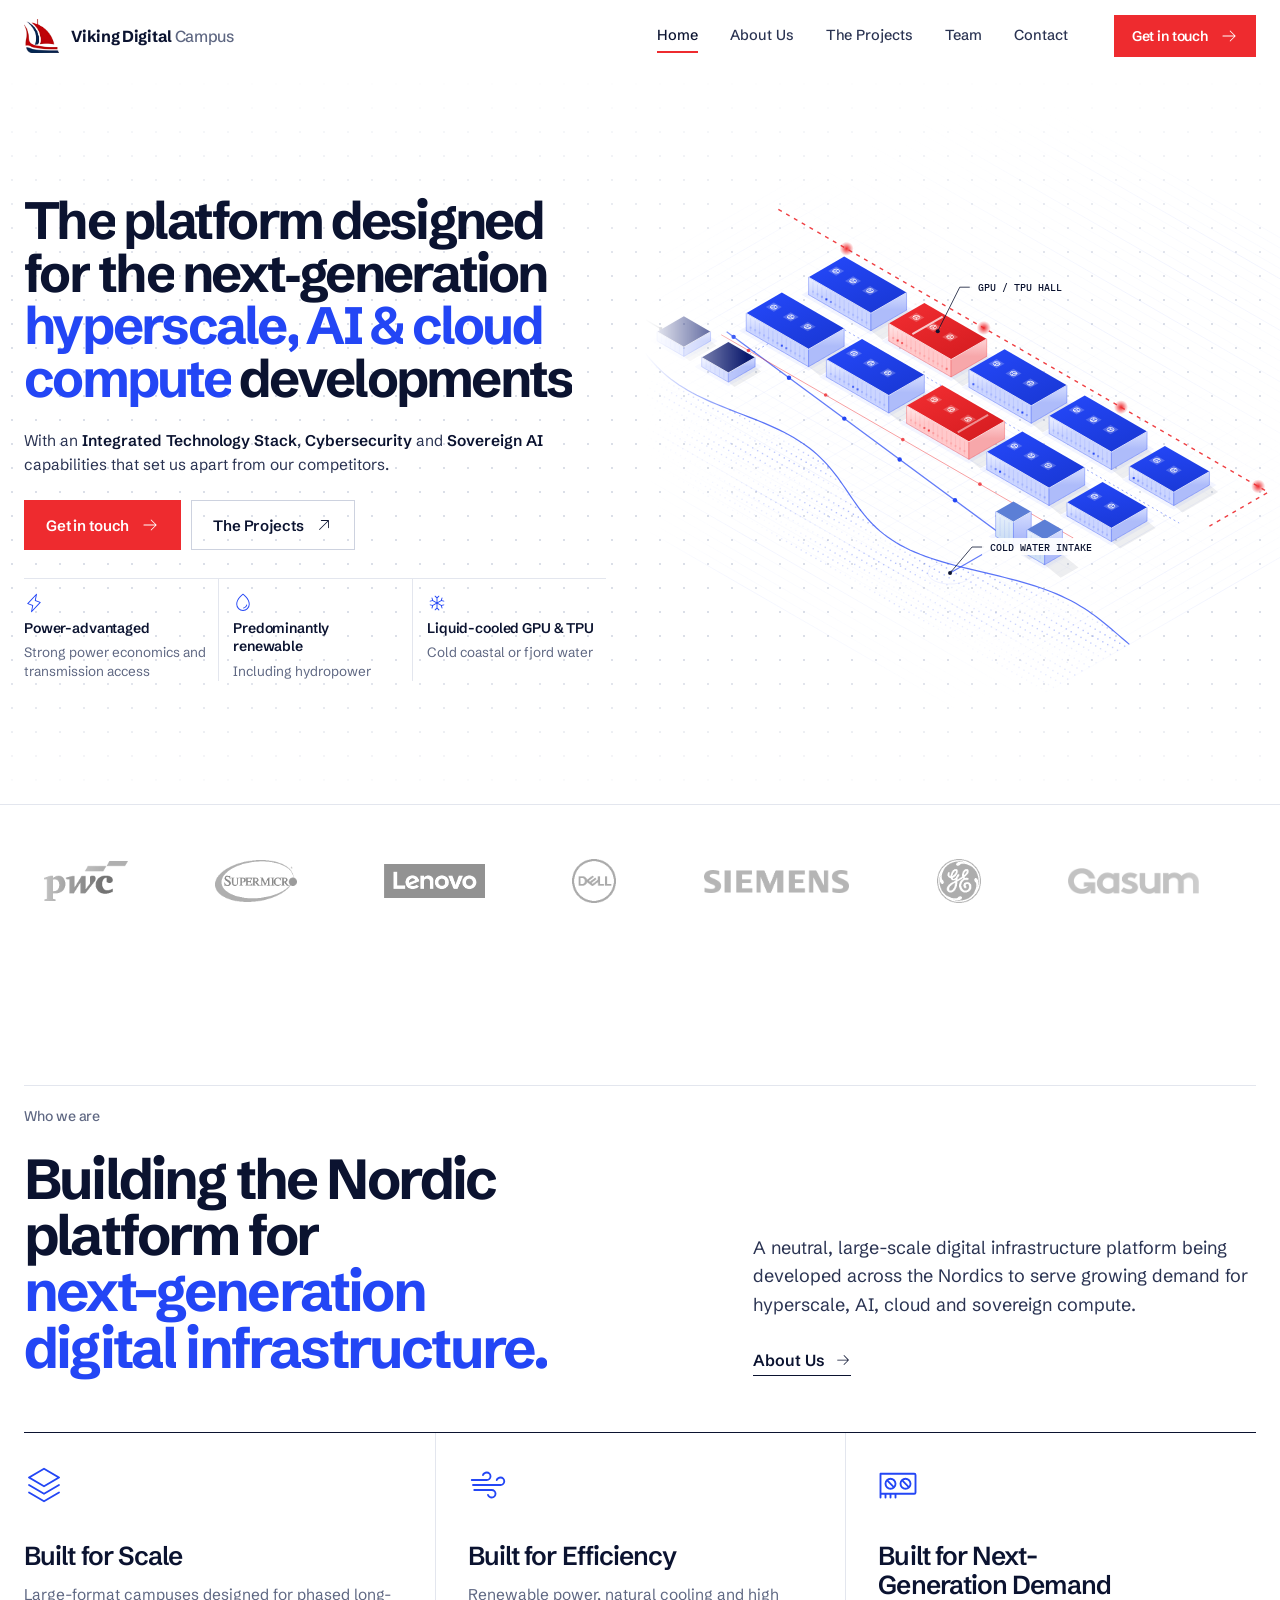
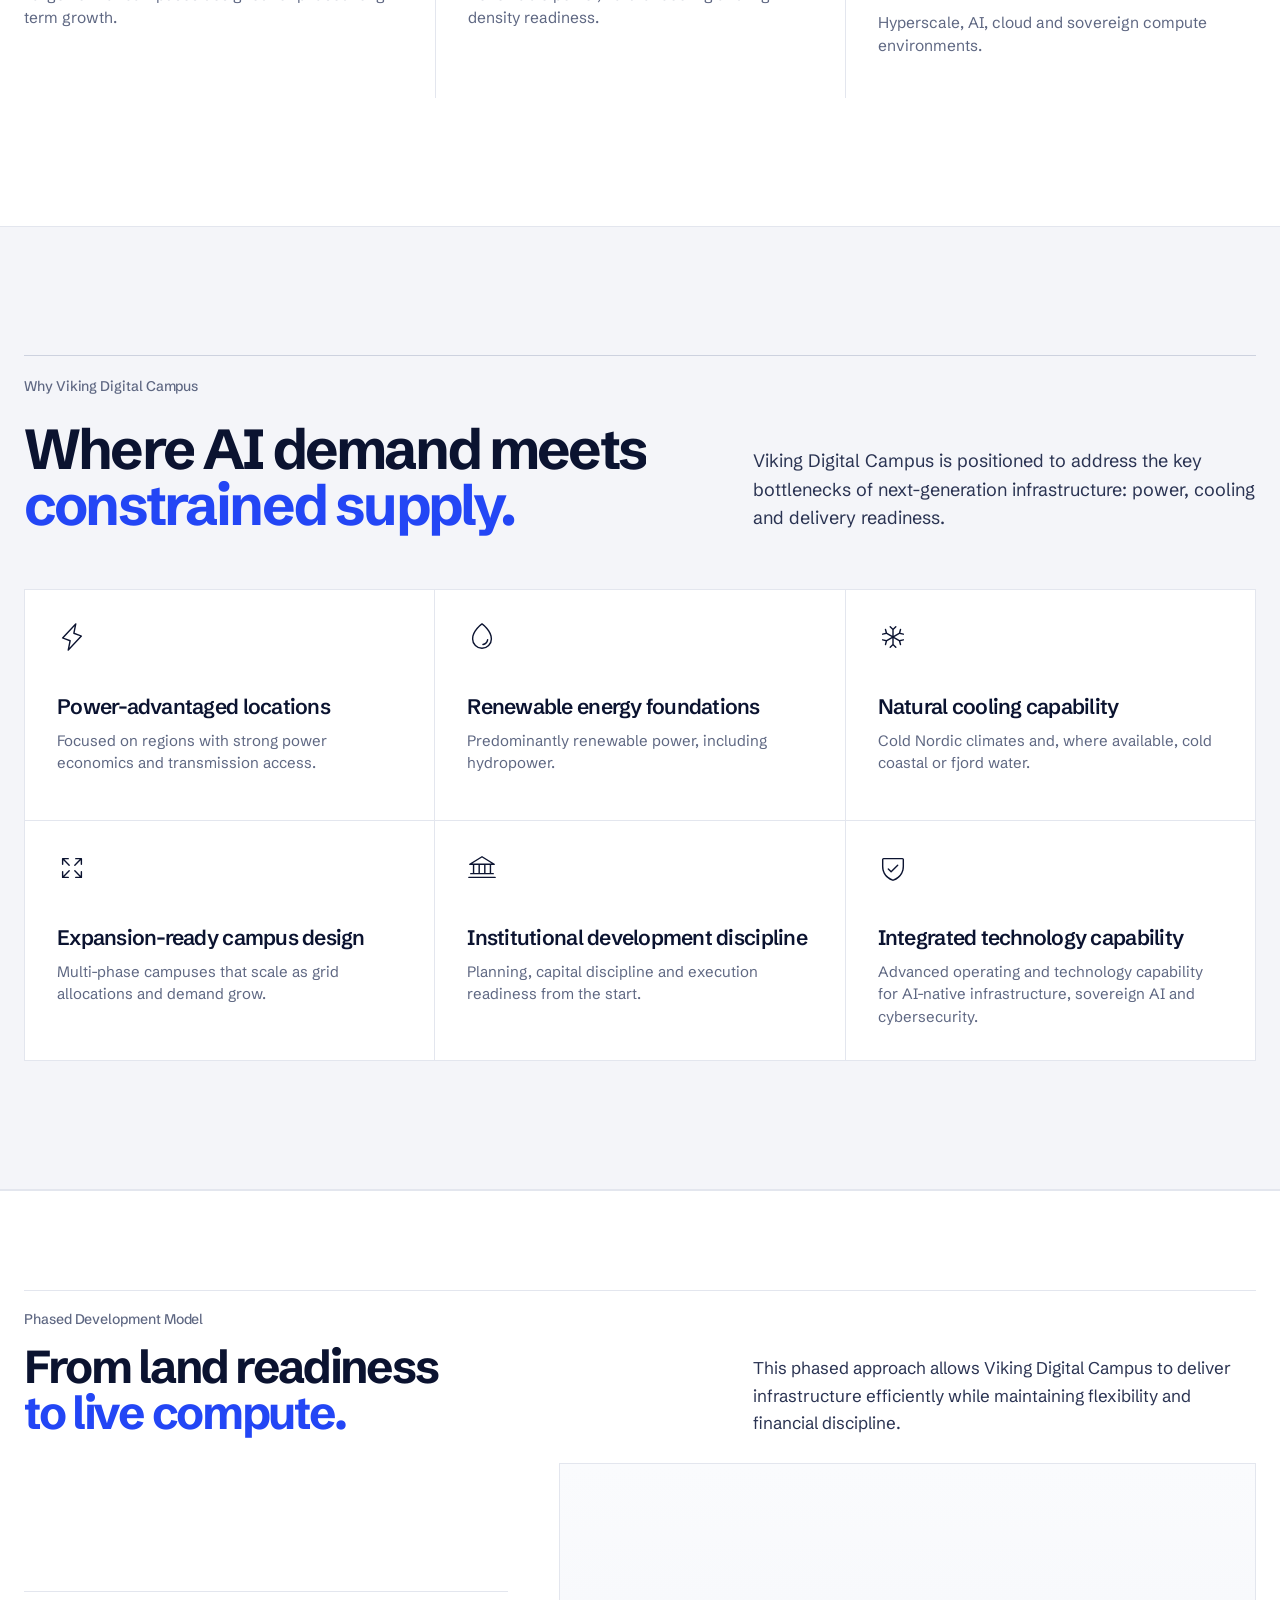
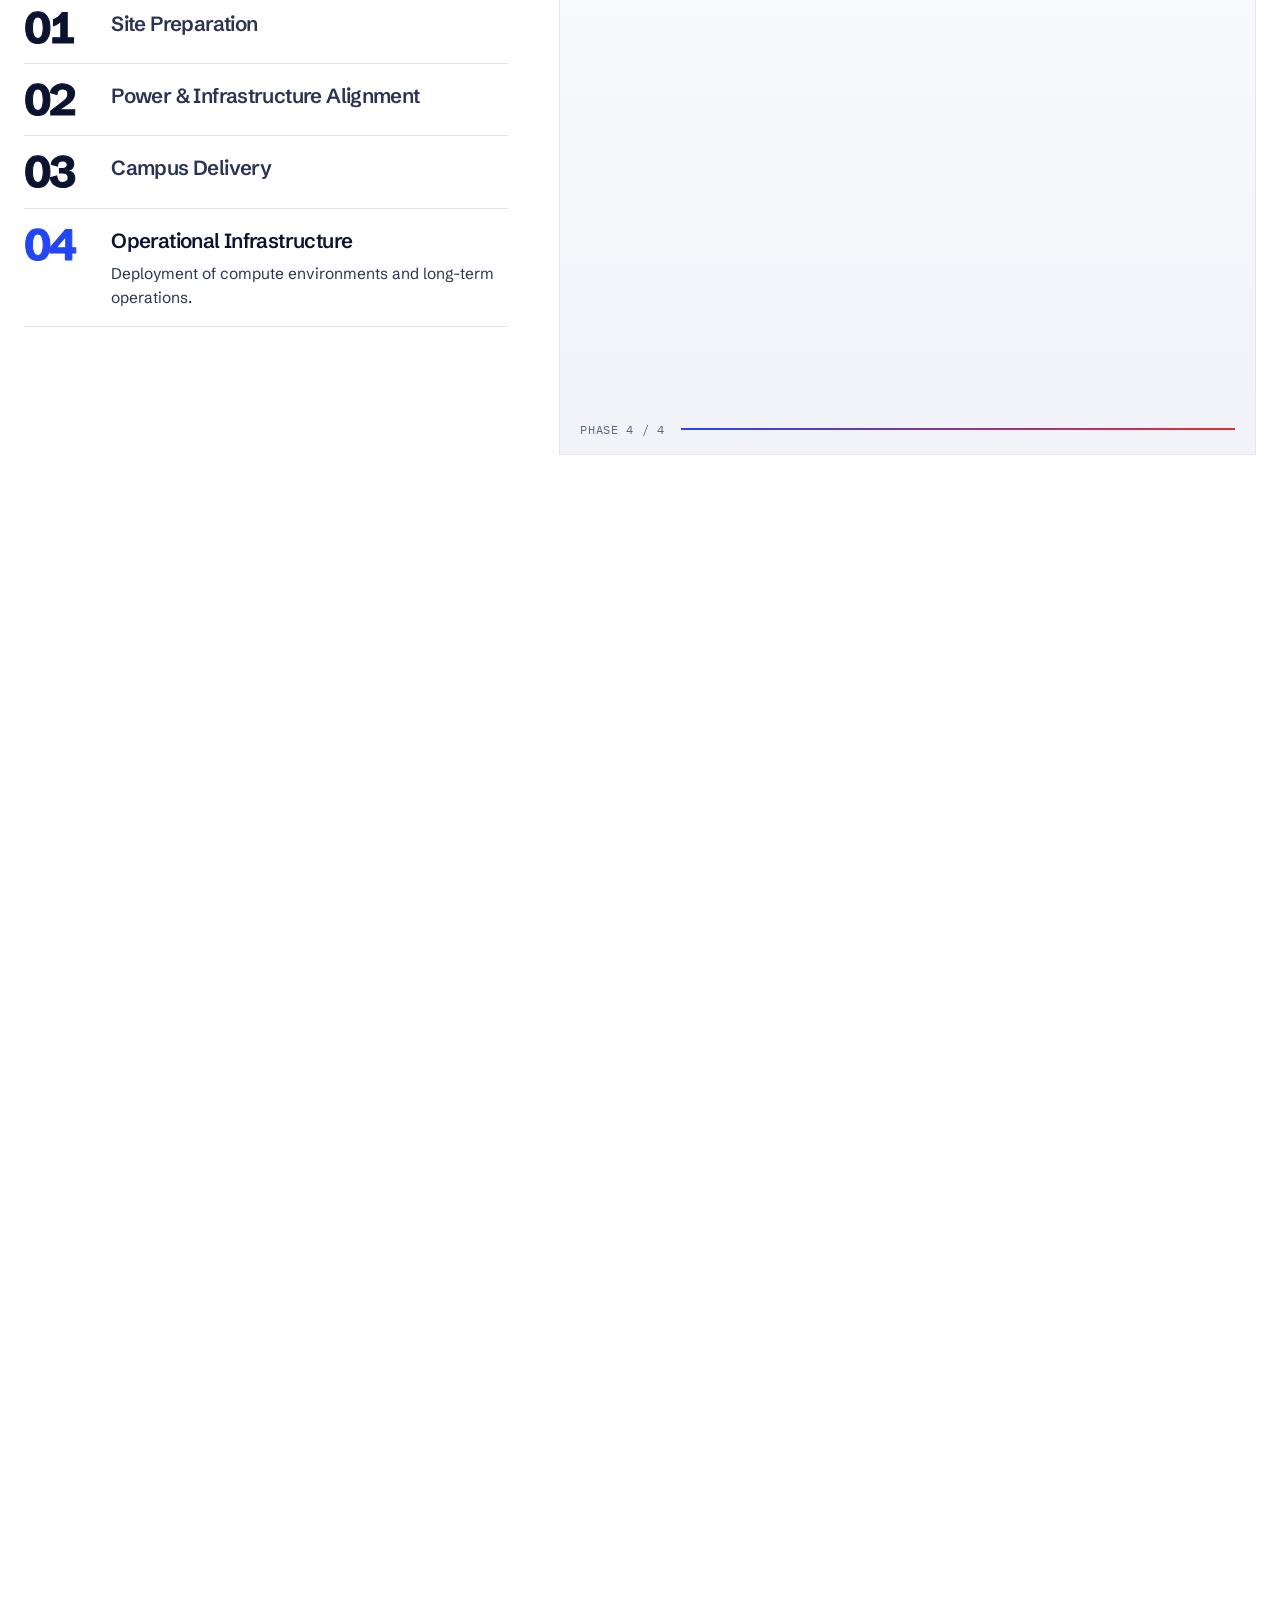
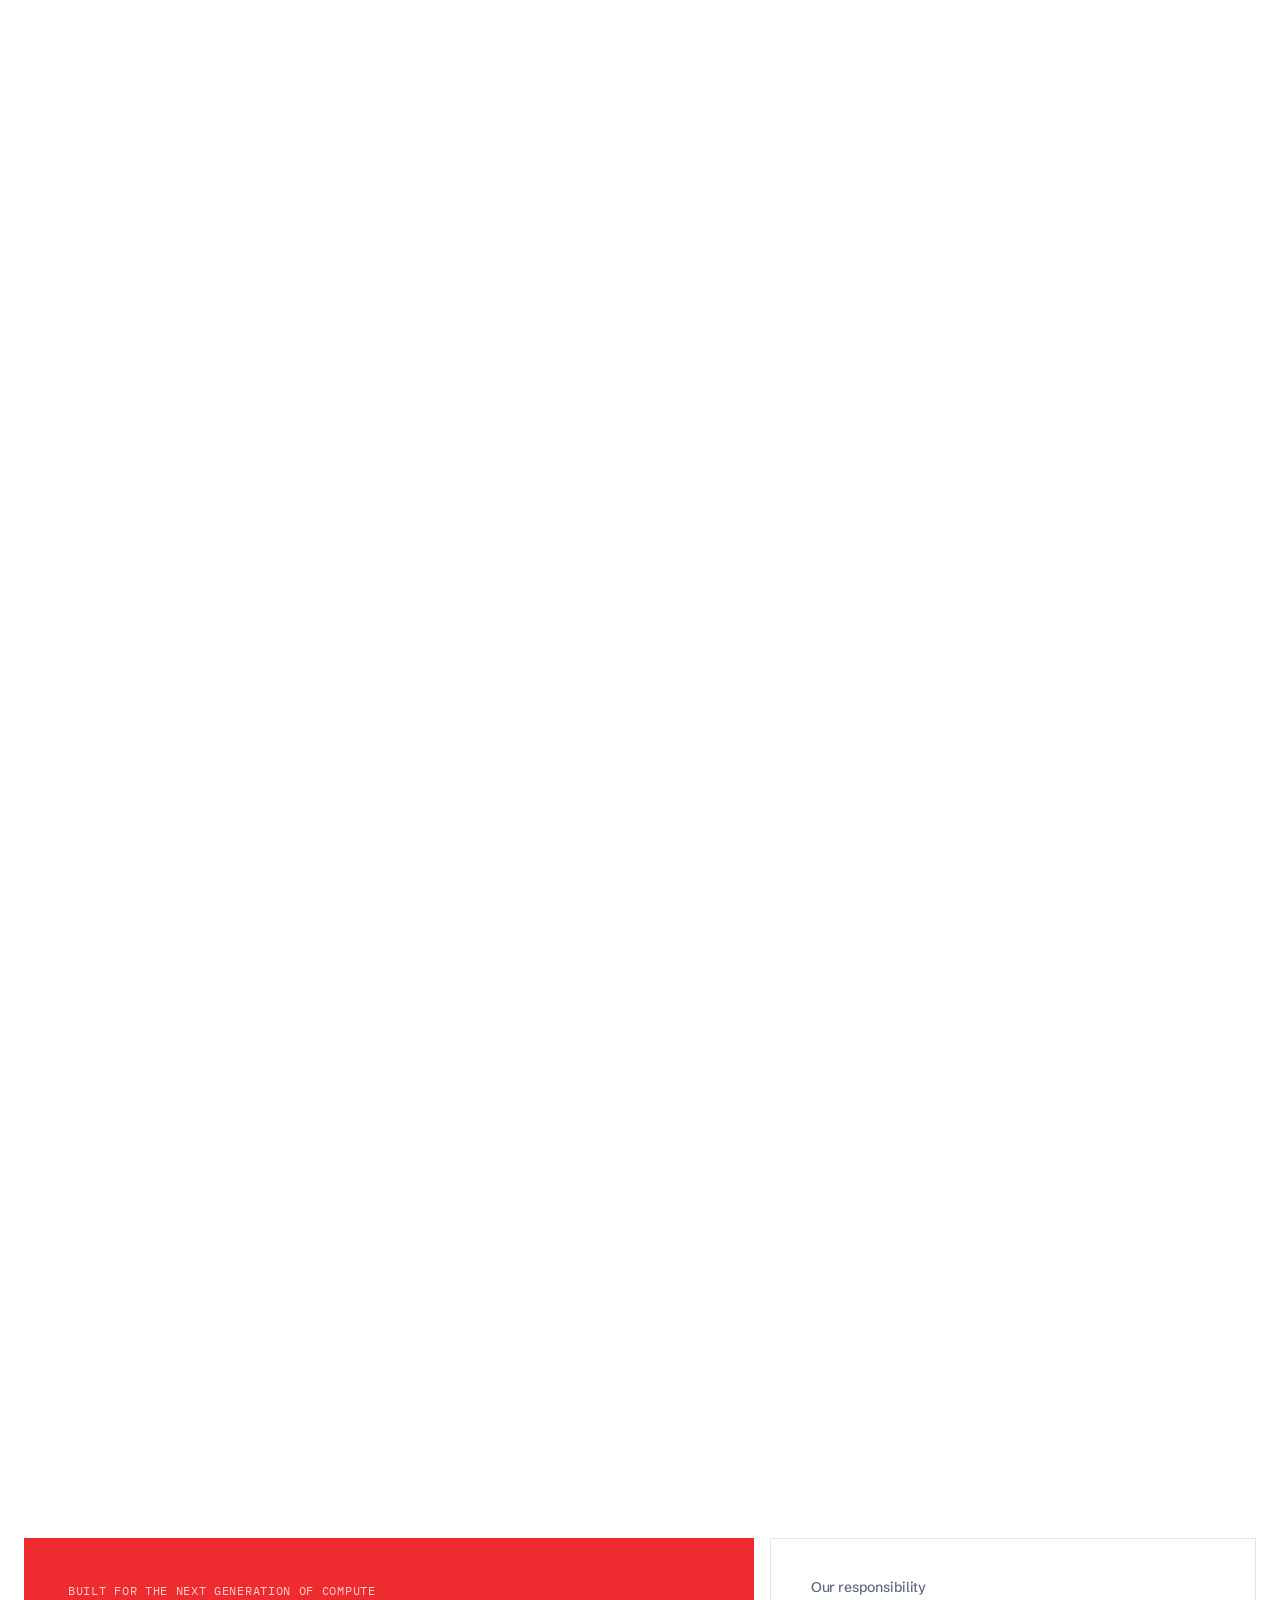
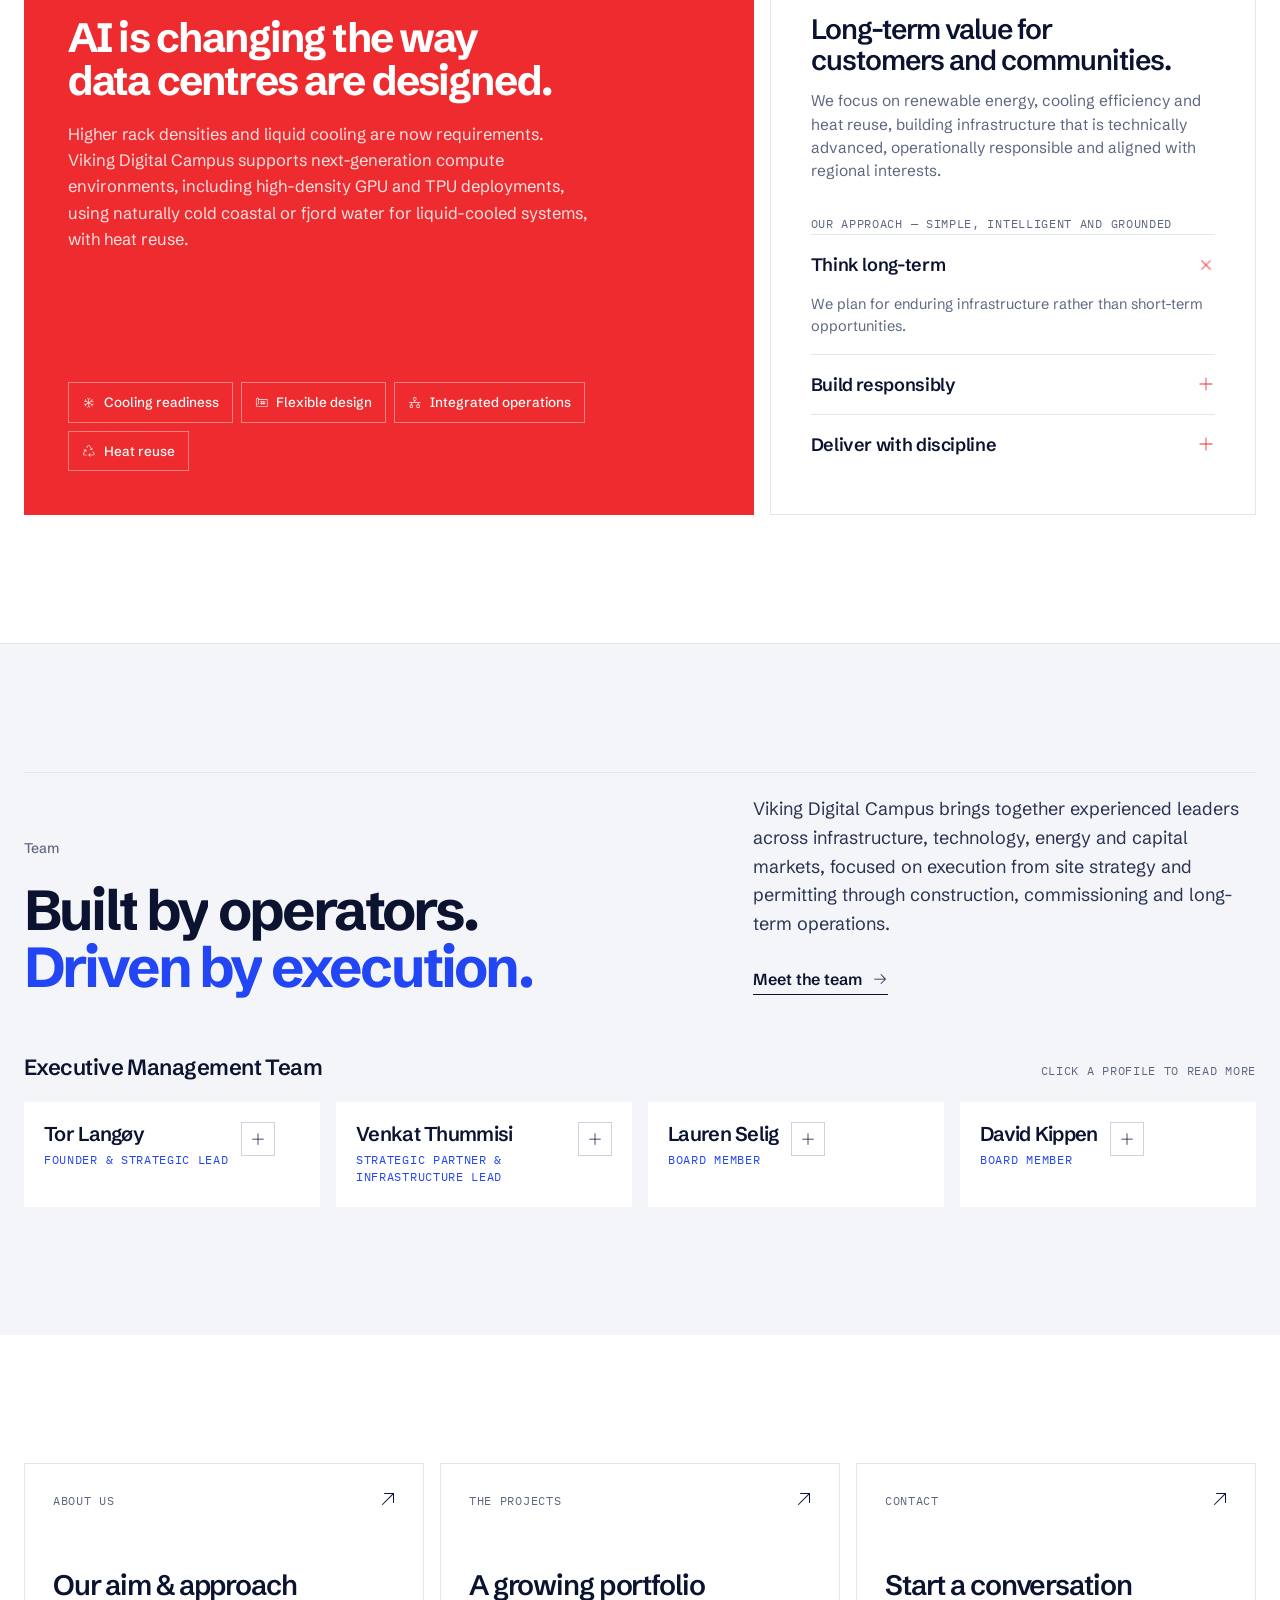
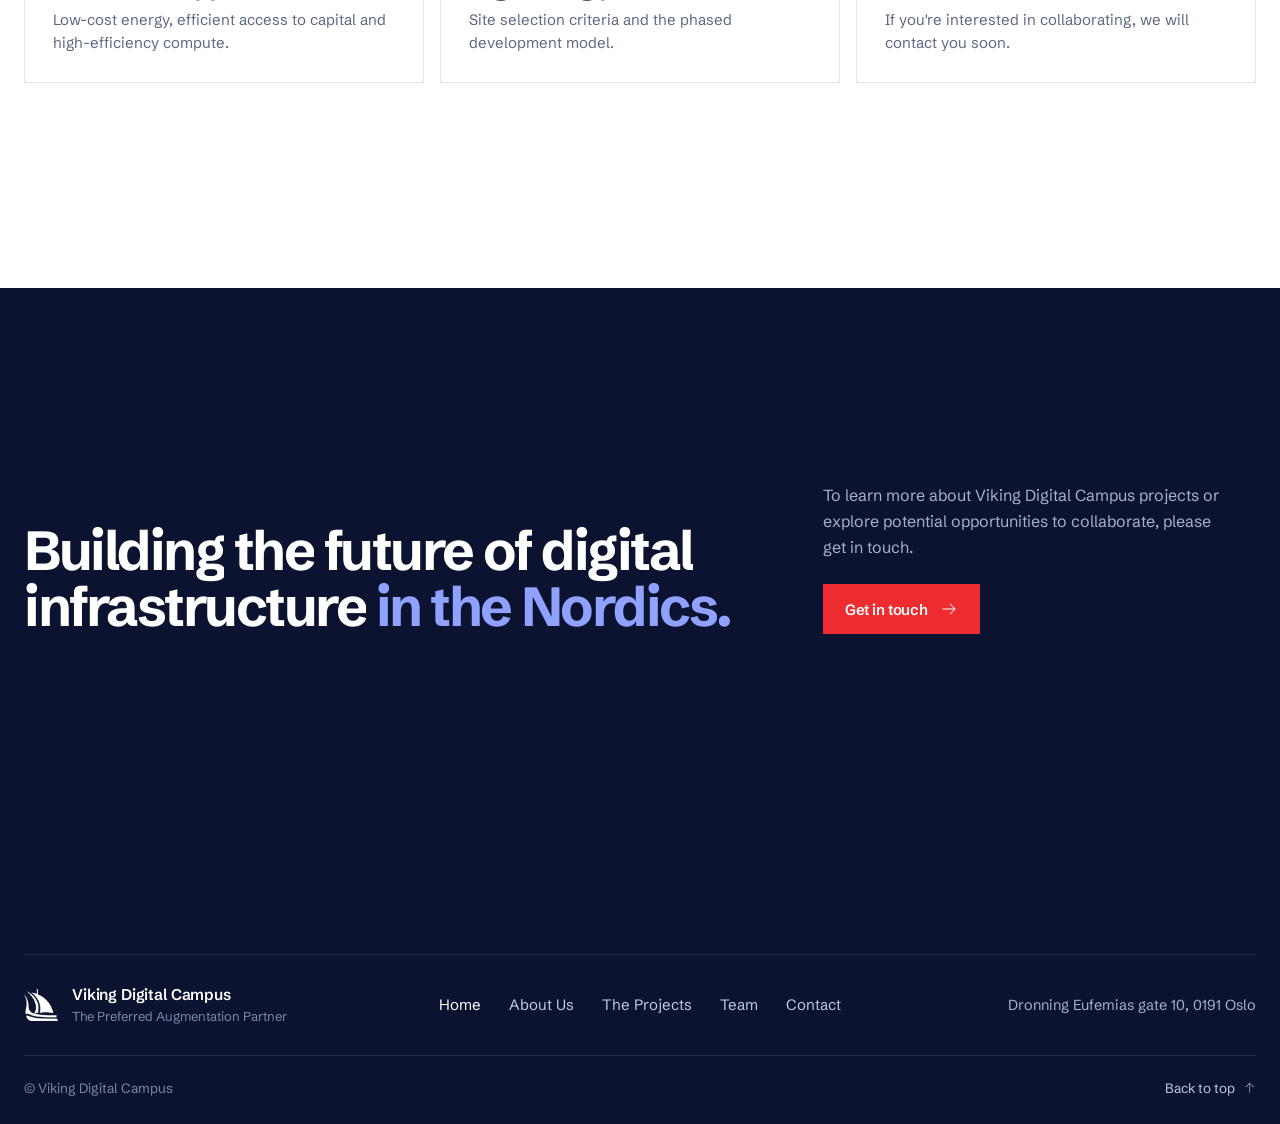
==== commit 80e0da91: "Partners: logos only, no box, updated partner list Co-Authored-By: Claude Opus 5.5 (1M context) <nor" ====
--- a/index.html
+++ b/index.html
@@ -46,9 +46,8 @@
   </div>
 </section>
 
-<div class="partners">
-  <span class="lab mono">Partners</span>
-  <div class="marquee"><div class="track" id="track"><div class="logo-cell"><img src="assets/p-mckinsey.png" alt="McKinsey & Company"></div><div class="logo-cell"><img src="assets/p-kpmg.png" alt="KPMG"></div><div class="logo-cell"><img src="assets/p-sweco.png" alt="SWECO"></div><div class="logo-cell"><img src="assets/p-controlrisks.png" alt="Control Risks"></div><div class="logo-cell"><img src="assets/p-dmc.png" alt="DMC Global Partners"></div><div class="logo-cell"><img src="assets/p-m3.png" alt="M3 Management"></div><div class="logo-cell"><img src="assets/p-novafor.png" alt="Novaform"></div><div class="logo-cell"><img src="assets/p-ibeav.png" alt="Wiersholm"></div><div class="logo-cell"><img src="assets/p-blu3.png" alt="blu-3"></div></div></div>
+<div class="partners" aria-label="Partners">
+  <div class="marquee"><div class="track" id="track"><div class="logo-cell"><img src="assets/logos/pwc.png" alt="PwC" width="84" height="41"></div><div class="logo-cell"><img src="assets/logos/supermicro.png" alt="Supermicro" width="82" height="42"></div><div class="logo-cell"><img src="assets/logos/lenovo.png" alt="Lenovo" width="101" height="34"></div><div class="logo-cell"><img src="assets/logos/dell.png" alt="Dell" width="44" height="44"></div><div class="logo-cell"><img src="assets/logos/siemens.png" alt="Siemens" width="147" height="23"></div><div class="logo-cell"><img src="assets/logos/ge.png" alt="General Electric" width="44" height="44"></div><div class="logo-cell"><img src="assets/logos/gasum.png" alt="Gasum" width="131" height="26"></div><div class="logo-cell"><img src="assets/logos/fortum.png" alt="Fortum" width="120" height="28"></div><div class="logo-cell"><img src="assets/logos/hyotytuuli.png" alt="Hyötytuuli" width="67" height="44"></div><div class="logo-cell"><img src="assets/logos/ferrovial.png" alt="Ferrovial" width="125" height="27"></div><div class="logo-cell"><img src="assets/logos/acs.png" alt="ACS" width="79" height="43"></div><div class="logo-cell"><img src="assets/logos/acciona.png" alt="Acciona" width="88" height="38"></div><div class="logo-cell"><img src="assets/logos/elecnor.png" alt="Elecnor" width="93" height="37"></div><div class="logo-cell"><img src="assets/logos/vertiv.png" alt="Vertiv" width="118" height="29"></div><div class="logo-cell"><img src="assets/logos/schneider.png" alt="Schneider Electric" width="107" height="32"></div></div></div></div>
 </div>
 
 <section class="sec">
--- a/site.css
+++ b/site.css
@@ -718,3 +718,9 @@
 .maptip{position:absolute;left:0;top:0;padding:6px 10px;background:#fff;color:var(--ink);font-size:11px;letter-spacing:.06em;text-transform:uppercase;border-radius:8px;box-shadow:0 10px 24px -12px rgba(0,0,0,.5);pointer-events:none;opacity:0;transition:opacity .2s;white-space:nowrap;z-index:3}
 .maptip.on{opacity:1}
 
+
+/* partners: logos only, no box */
+.partners{display:block;border-bottom:0;padding-block:32px}
+.logo-cell{width:auto;height:88px;border-right:0;padding:0 clamp(28px,3.4vw,52px)}
+.logo-cell img{max-width:none;max-height:none}
+.track{animation-duration:60s}
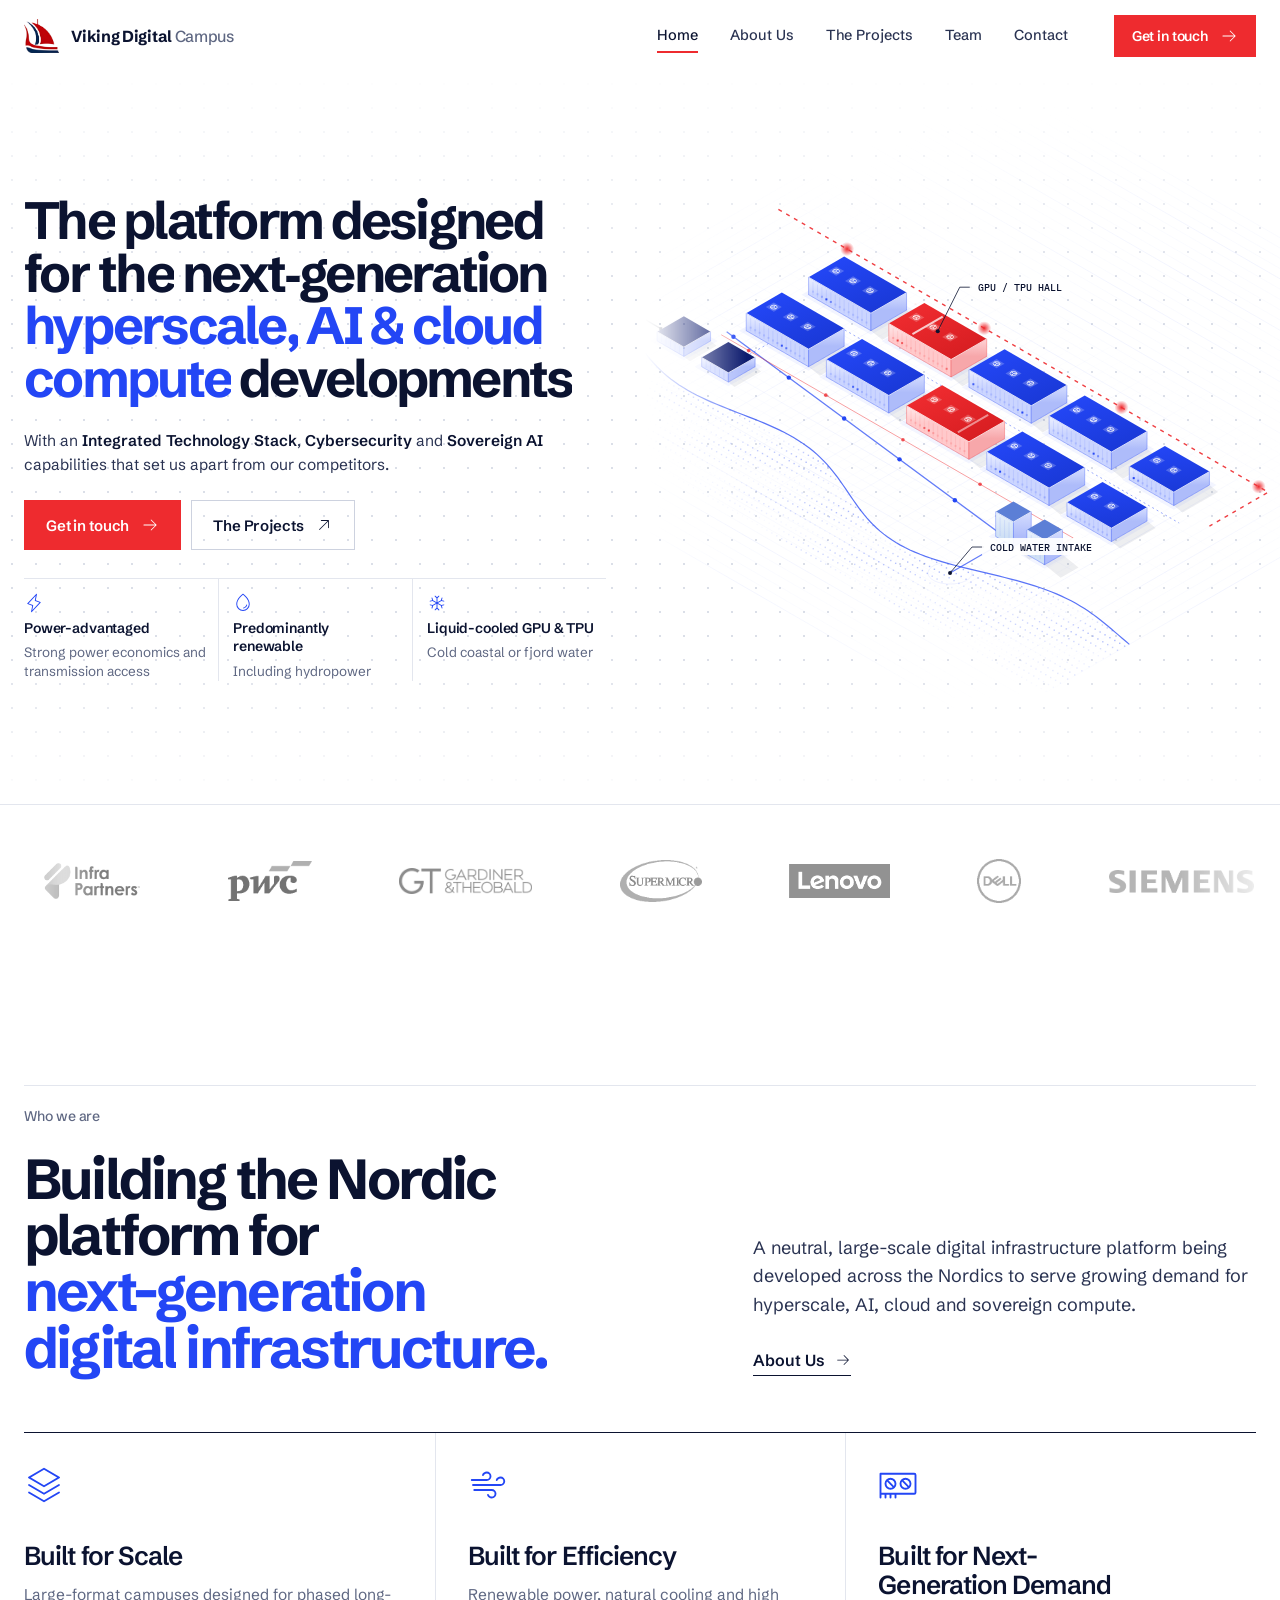
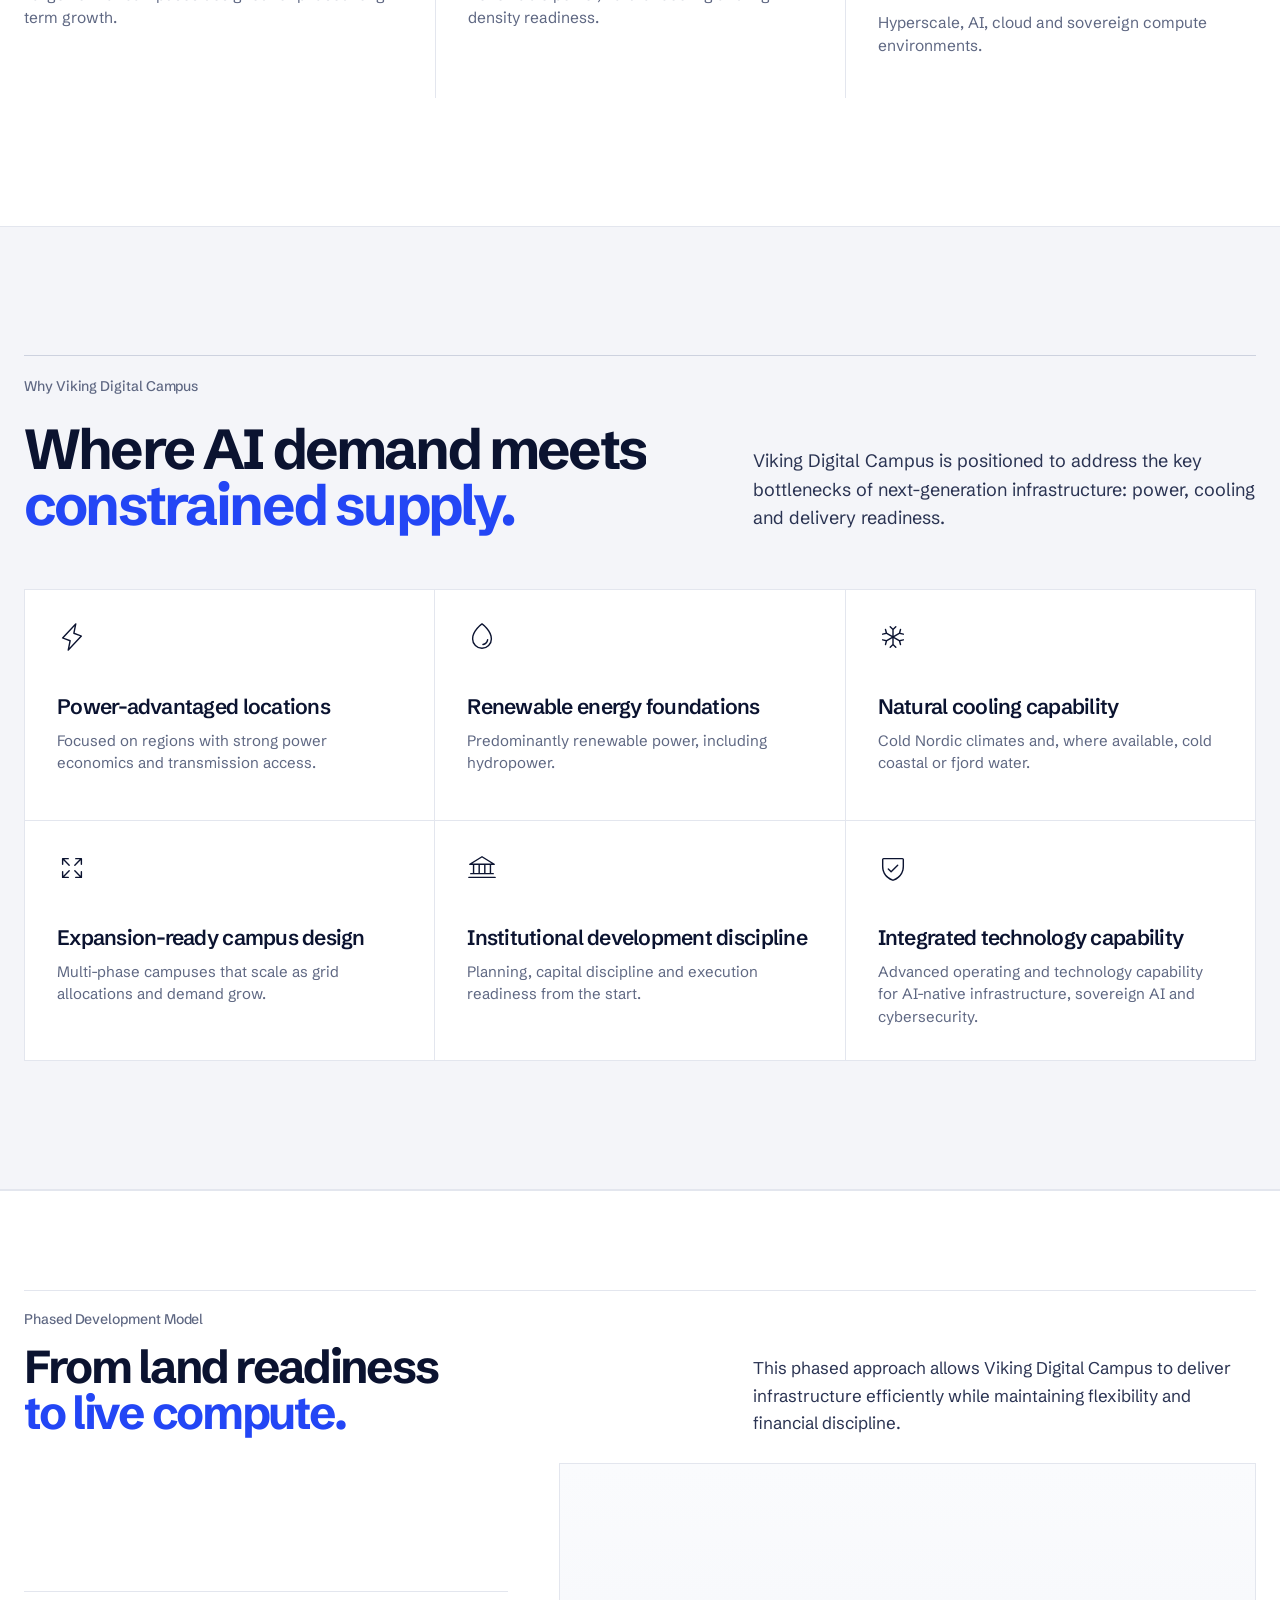
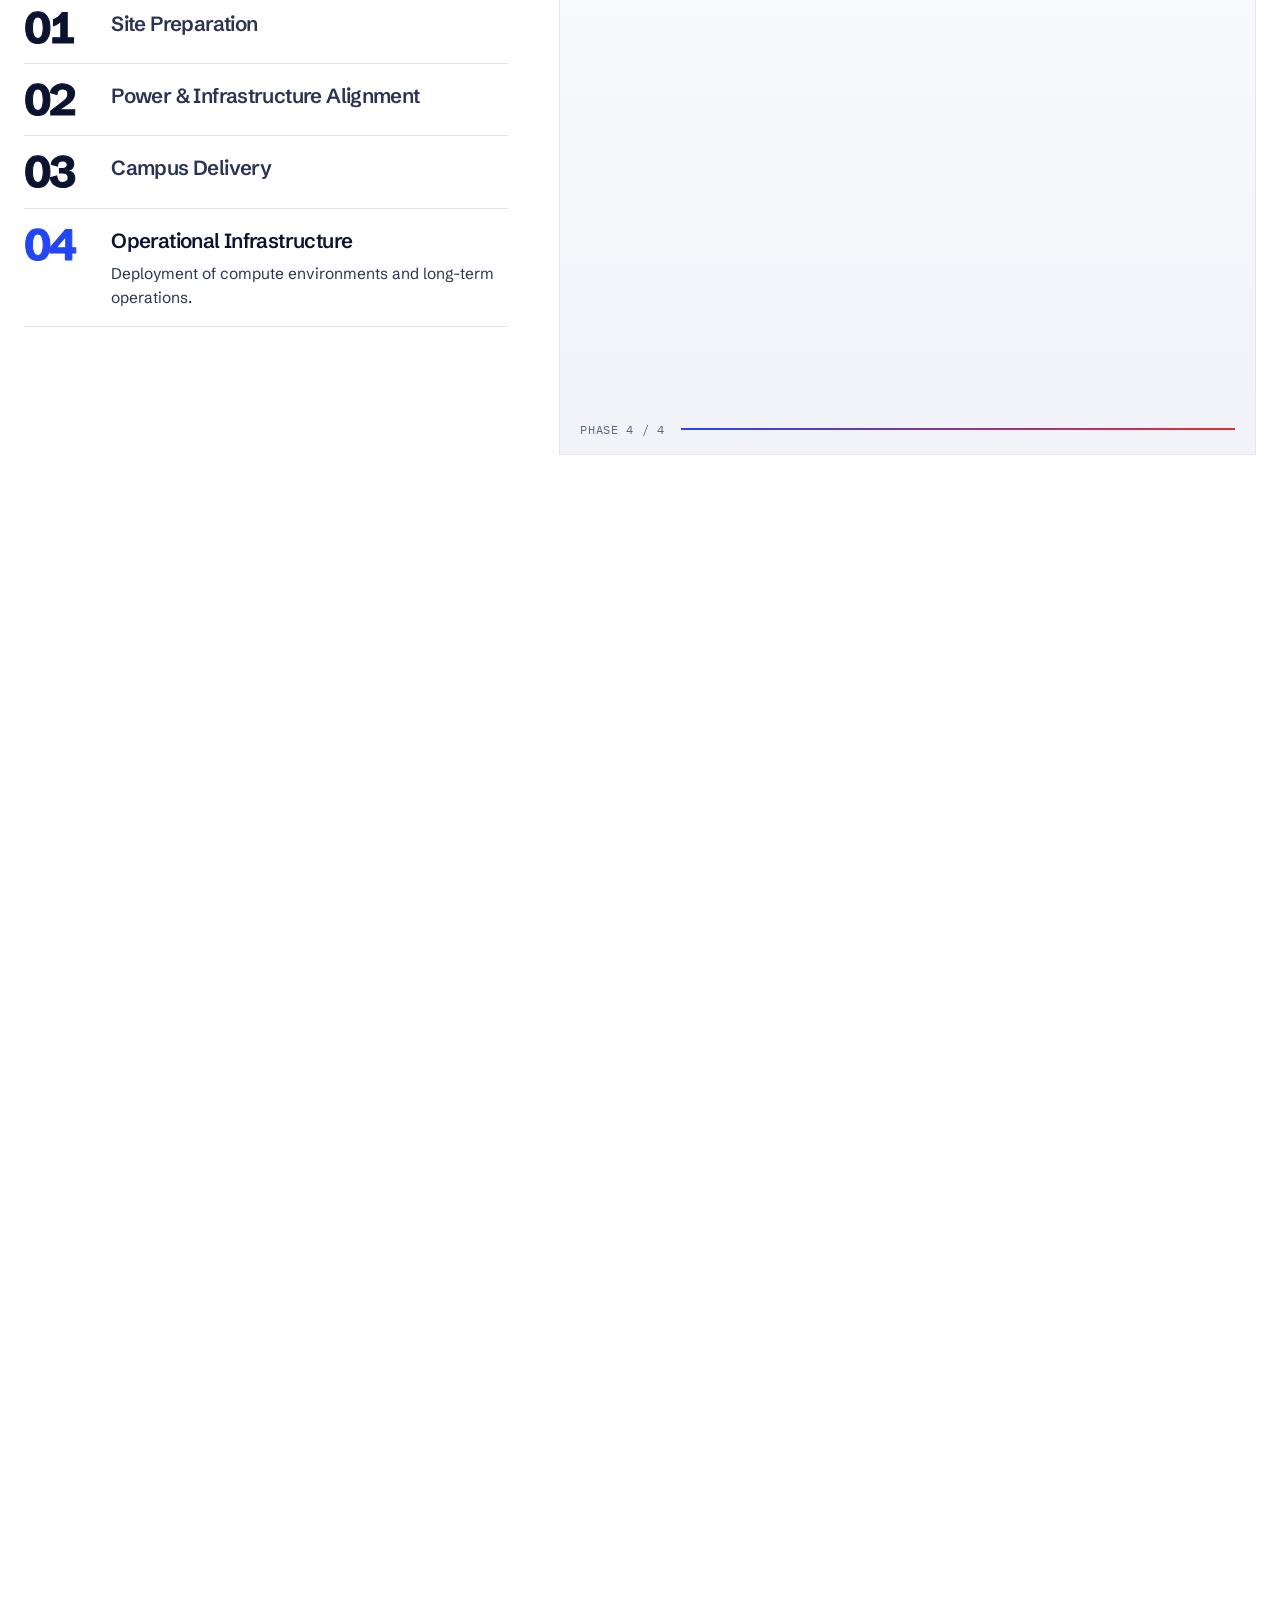
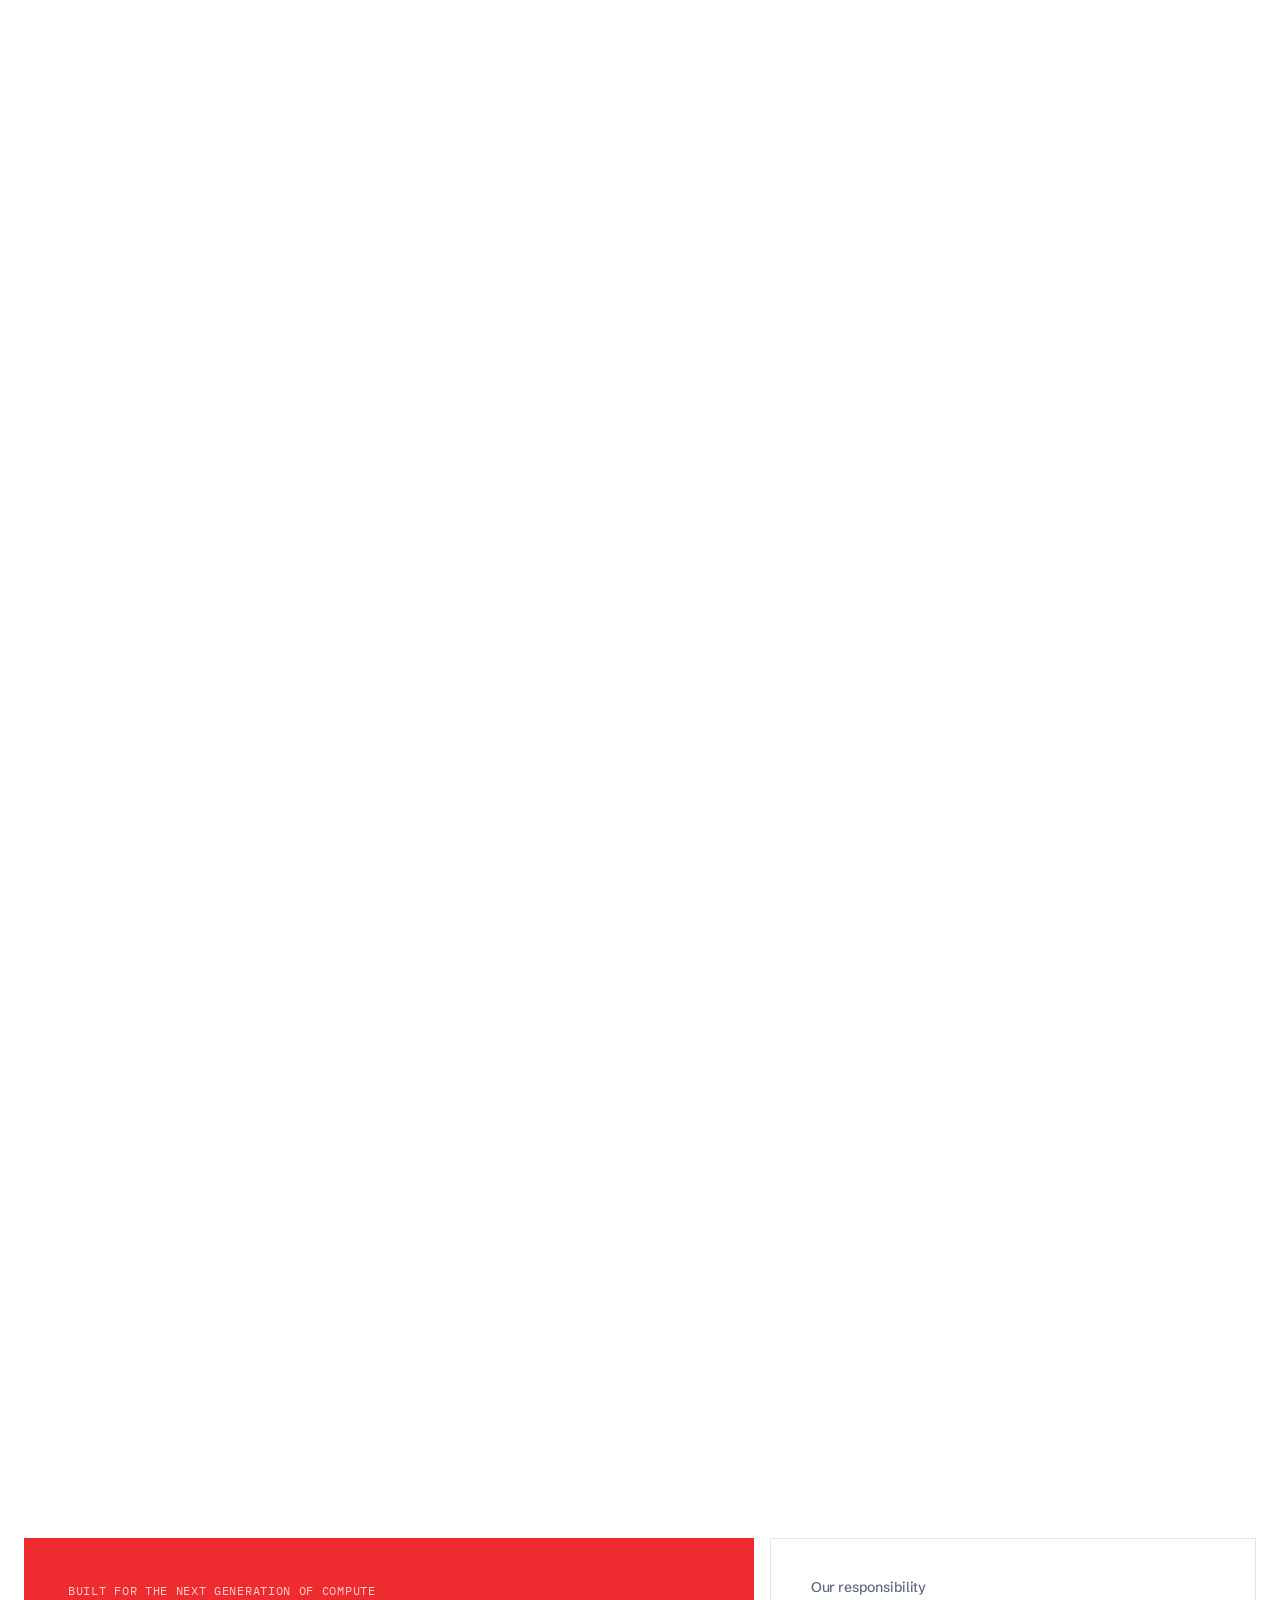
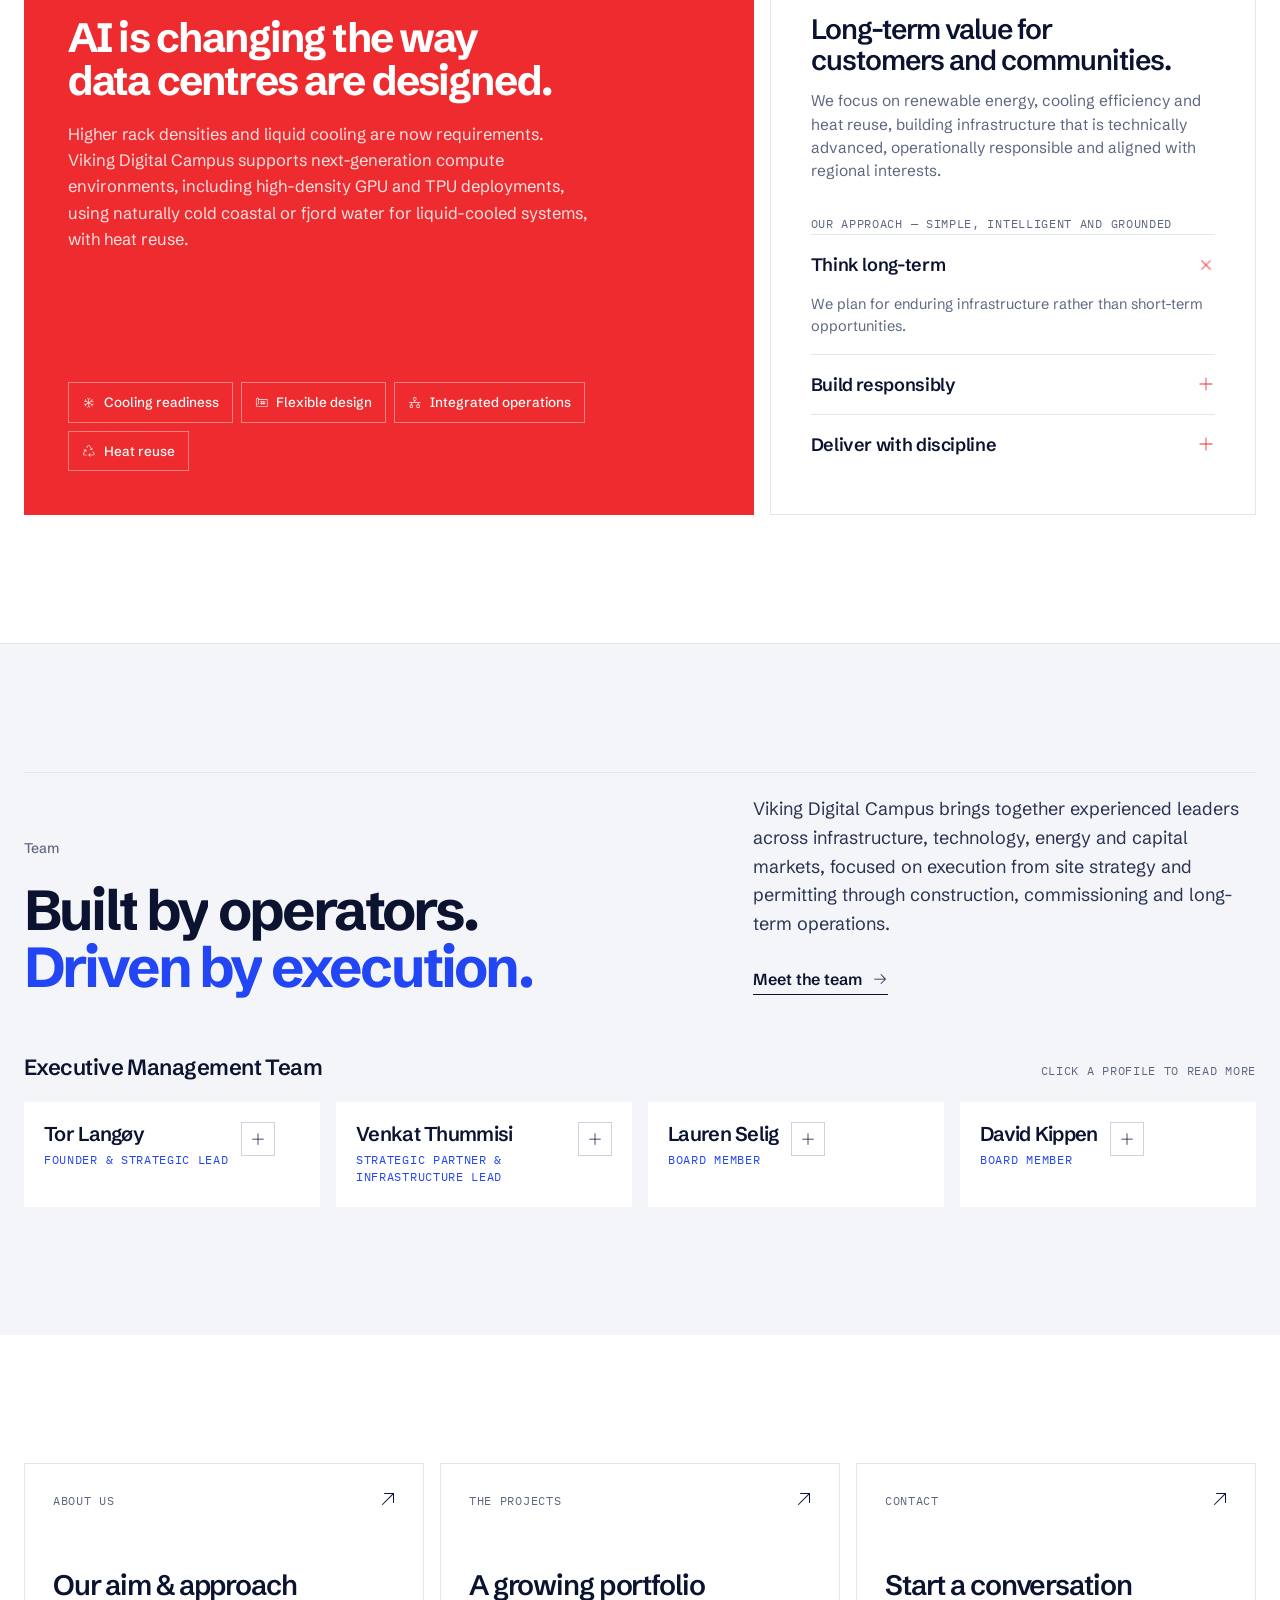
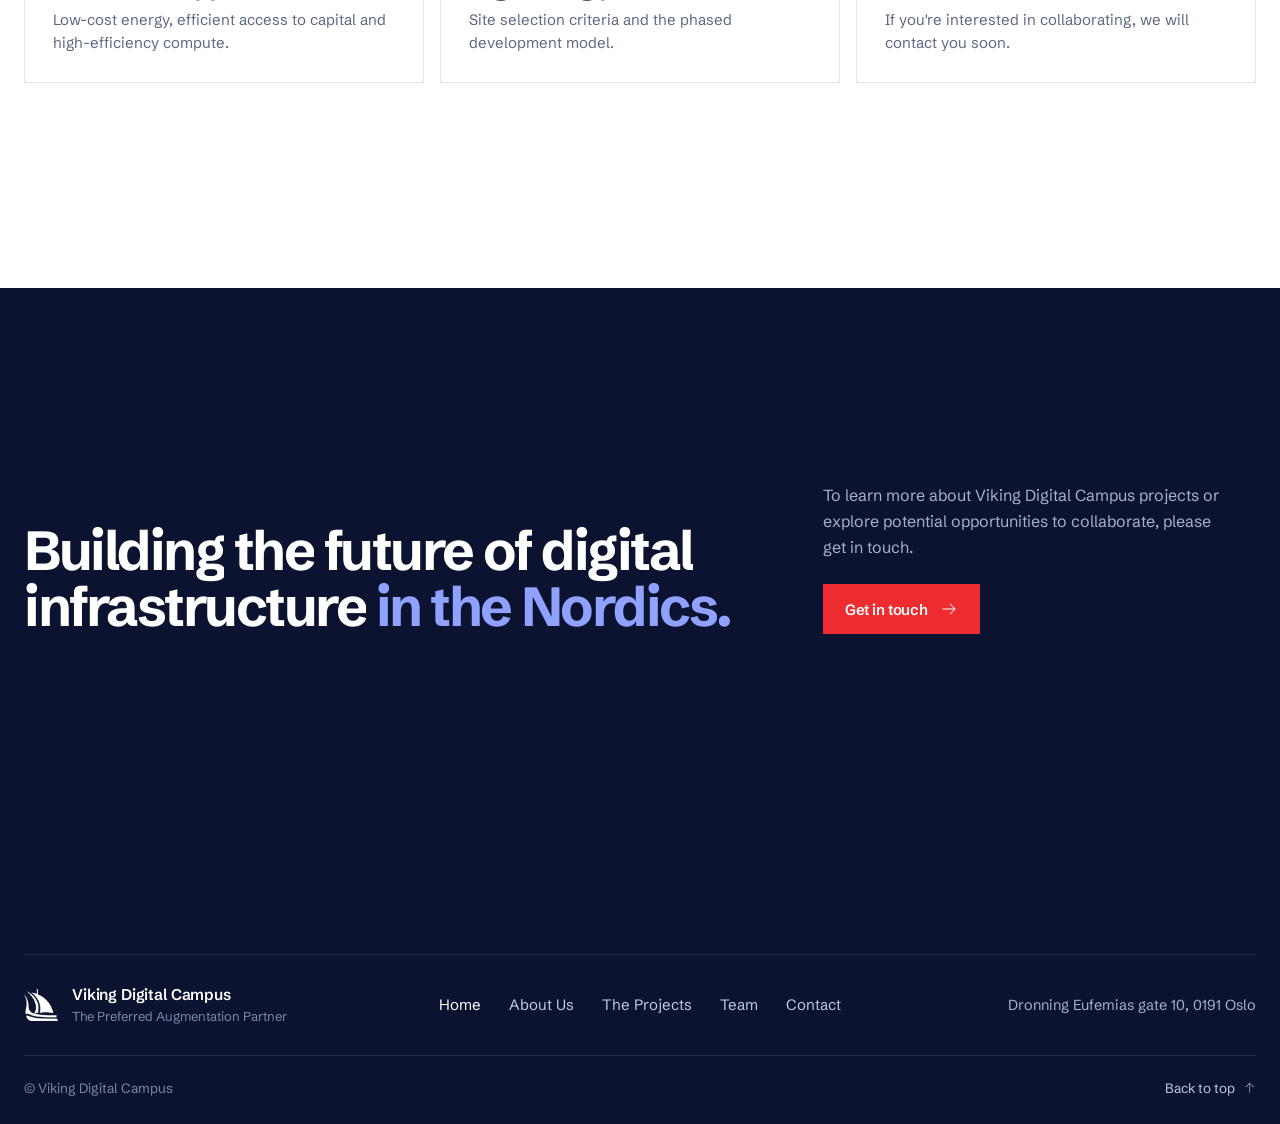
==== commit a6a31d9b: "Partners: add Infra Partners, Gardiner & Theobald, CYMI, Mercury, Nedgia, Naturgy, Statkraft Co-Auth" ====
--- a/index.html
+++ b/index.html
@@ -47,7 +47,7 @@
 </section>
 
 <div class="partners" aria-label="Partners">
-  <div class="marquee"><div class="track" id="track"><div class="logo-cell"><img src="assets/logos/pwc.png" alt="PwC" width="84" height="41"></div><div class="logo-cell"><img src="assets/logos/supermicro.png" alt="Supermicro" width="82" height="42"></div><div class="logo-cell"><img src="assets/logos/lenovo.png" alt="Lenovo" width="101" height="34"></div><div class="logo-cell"><img src="assets/logos/dell.png" alt="Dell" width="44" height="44"></div><div class="logo-cell"><img src="assets/logos/siemens.png" alt="Siemens" width="147" height="23"></div><div class="logo-cell"><img src="assets/logos/ge.png" alt="General Electric" width="44" height="44"></div><div class="logo-cell"><img src="assets/logos/gasum.png" alt="Gasum" width="131" height="26"></div><div class="logo-cell"><img src="assets/logos/fortum.png" alt="Fortum" width="120" height="28"></div><div class="logo-cell"><img src="assets/logos/hyotytuuli.png" alt="Hyötytuuli" width="67" height="44"></div><div class="logo-cell"><img src="assets/logos/ferrovial.png" alt="Ferrovial" width="125" height="27"></div><div class="logo-cell"><img src="assets/logos/acs.png" alt="ACS" width="79" height="43"></div><div class="logo-cell"><img src="assets/logos/acciona.png" alt="Acciona" width="88" height="38"></div><div class="logo-cell"><img src="assets/logos/elecnor.png" alt="Elecnor" width="93" height="37"></div><div class="logo-cell"><img src="assets/logos/vertiv.png" alt="Vertiv" width="118" height="29"></div><div class="logo-cell"><img src="assets/logos/schneider.png" alt="Schneider Electric" width="107" height="32"></div></div></div></div>
+  <div class="marquee"><div class="track" id="track"><div class="logo-cell"><img src="assets/logos/infrapartners.png" alt="Infra Partners" width="97" height="36"></div><div class="logo-cell"><img src="assets/logos/pwc.png" alt="PwC" width="84" height="41"></div><div class="logo-cell"><img src="assets/logos/gardiner.png" alt="Gardiner &amp; Theobald" width="134" height="26"></div><div class="logo-cell"><img src="assets/logos/supermicro.png" alt="Supermicro" width="82" height="42"></div><div class="logo-cell"><img src="assets/logos/lenovo.png" alt="Lenovo" width="101" height="34"></div><div class="logo-cell"><img src="assets/logos/dell.png" alt="Dell" width="44" height="44"></div><div class="logo-cell"><img src="assets/logos/siemens.png" alt="Siemens" width="147" height="23"></div><div class="logo-cell"><img src="assets/logos/ge.png" alt="General Electric" width="44" height="44"></div><div class="logo-cell"><img src="assets/logos/gasum.png" alt="Gasum" width="131" height="26"></div><div class="logo-cell"><img src="assets/logos/fortum.png" alt="Fortum" width="120" height="28"></div><div class="logo-cell"><img src="assets/logos/hyotytuuli.png" alt="Hyötytuuli" width="67" height="44"></div><div class="logo-cell"><img src="assets/logos/ferrovial.png" alt="Ferrovial" width="125" height="27"></div><div class="logo-cell"><img src="assets/logos/acs.png" alt="ACS" width="79" height="43"></div><div class="logo-cell"><img src="assets/logos/acciona.png" alt="Acciona" width="88" height="38"></div><div class="logo-cell"><img src="assets/logos/cymi.png" alt="CYMI" width="110" height="32"></div><div class="logo-cell"><img src="assets/logos/elecnor.png" alt="Elecnor" width="93" height="37"></div><div class="logo-cell"><img src="assets/logos/mercury.png" alt="Mercury" width="130" height="27"></div><div class="logo-cell"><img src="assets/logos/vertiv.png" alt="Vertiv" width="118" height="29"></div><div class="logo-cell"><img src="assets/logos/schneider.png" alt="Schneider Electric" width="107" height="32"></div><div class="logo-cell"><img src="assets/logos/nedgia.png" alt="Nedgia" width="87" height="39"></div><div class="logo-cell"><img src="assets/logos/naturgy.png" alt="Naturgy" width="119" height="29"></div><div class="logo-cell"><img src="assets/logos/statkraft.png" alt="Statkraft" width="120" height="29"></div></div></div>
 </div>
 
 <section class="sec">
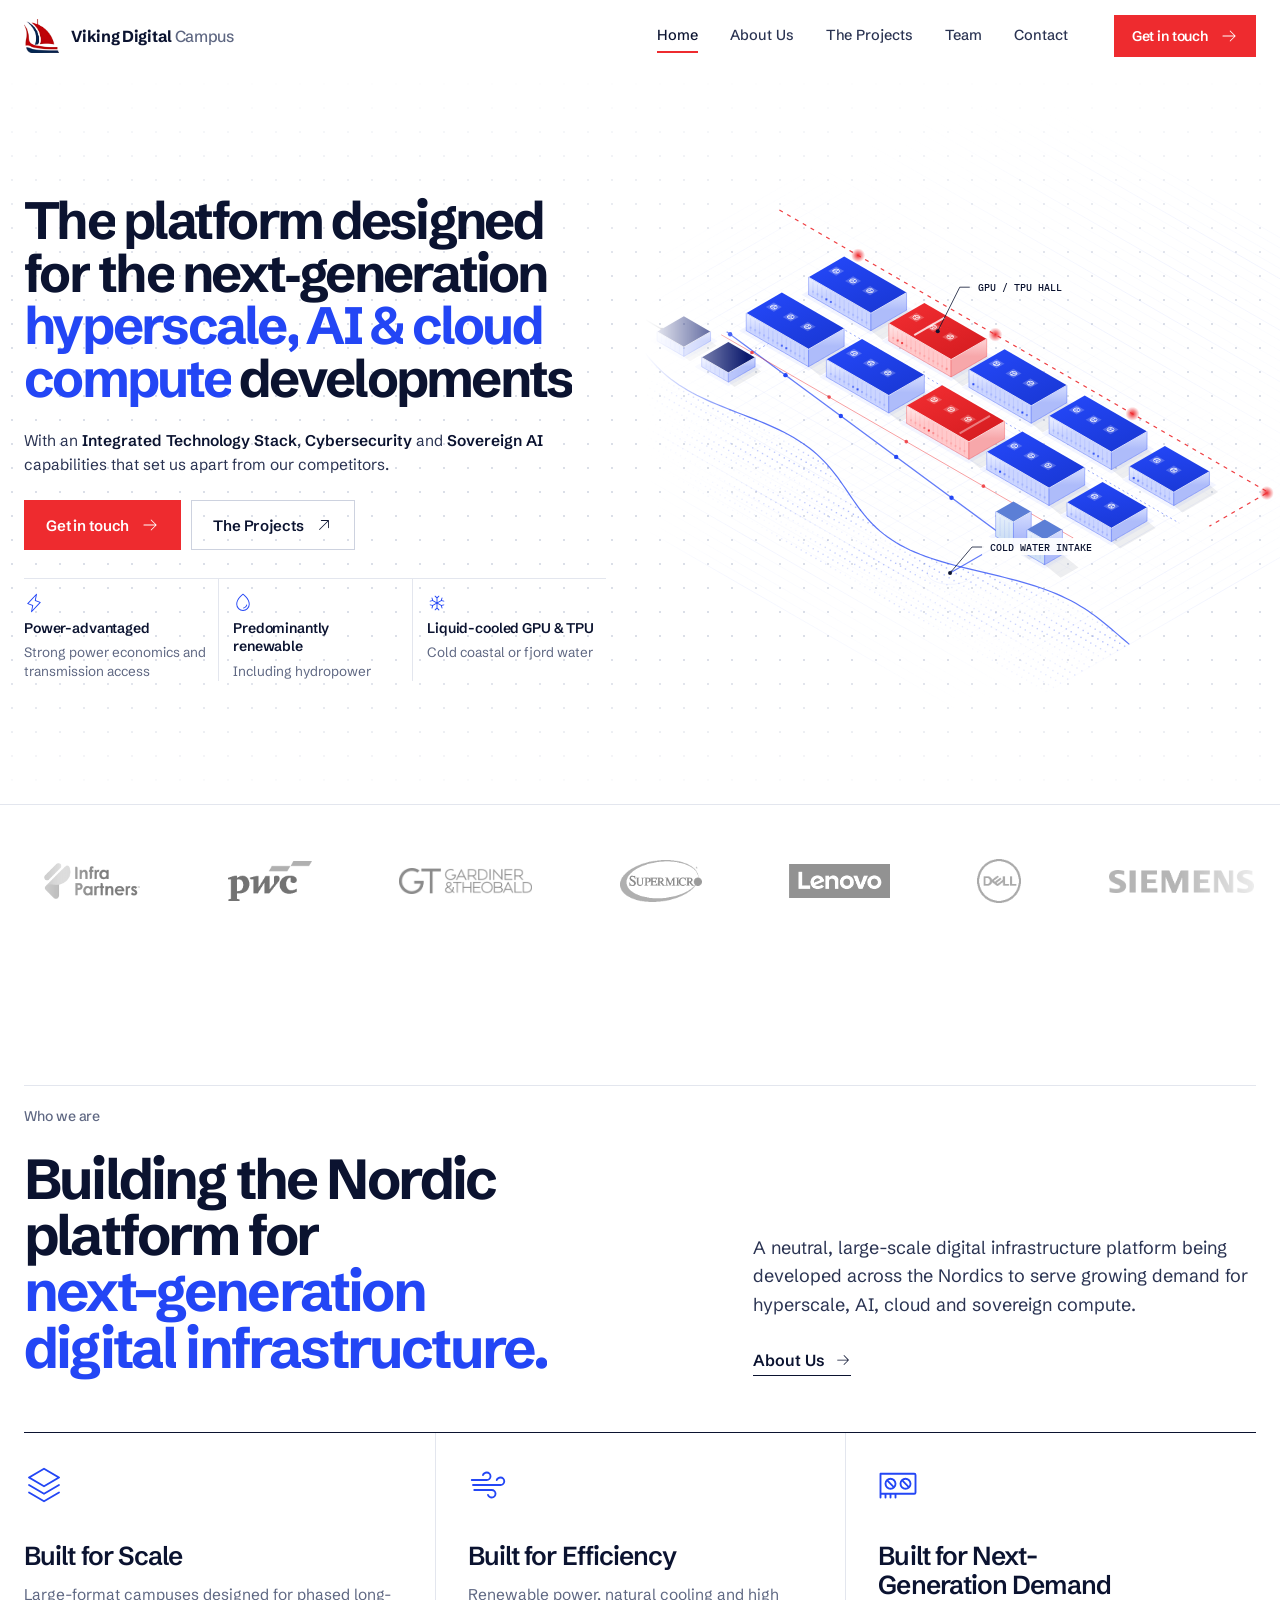
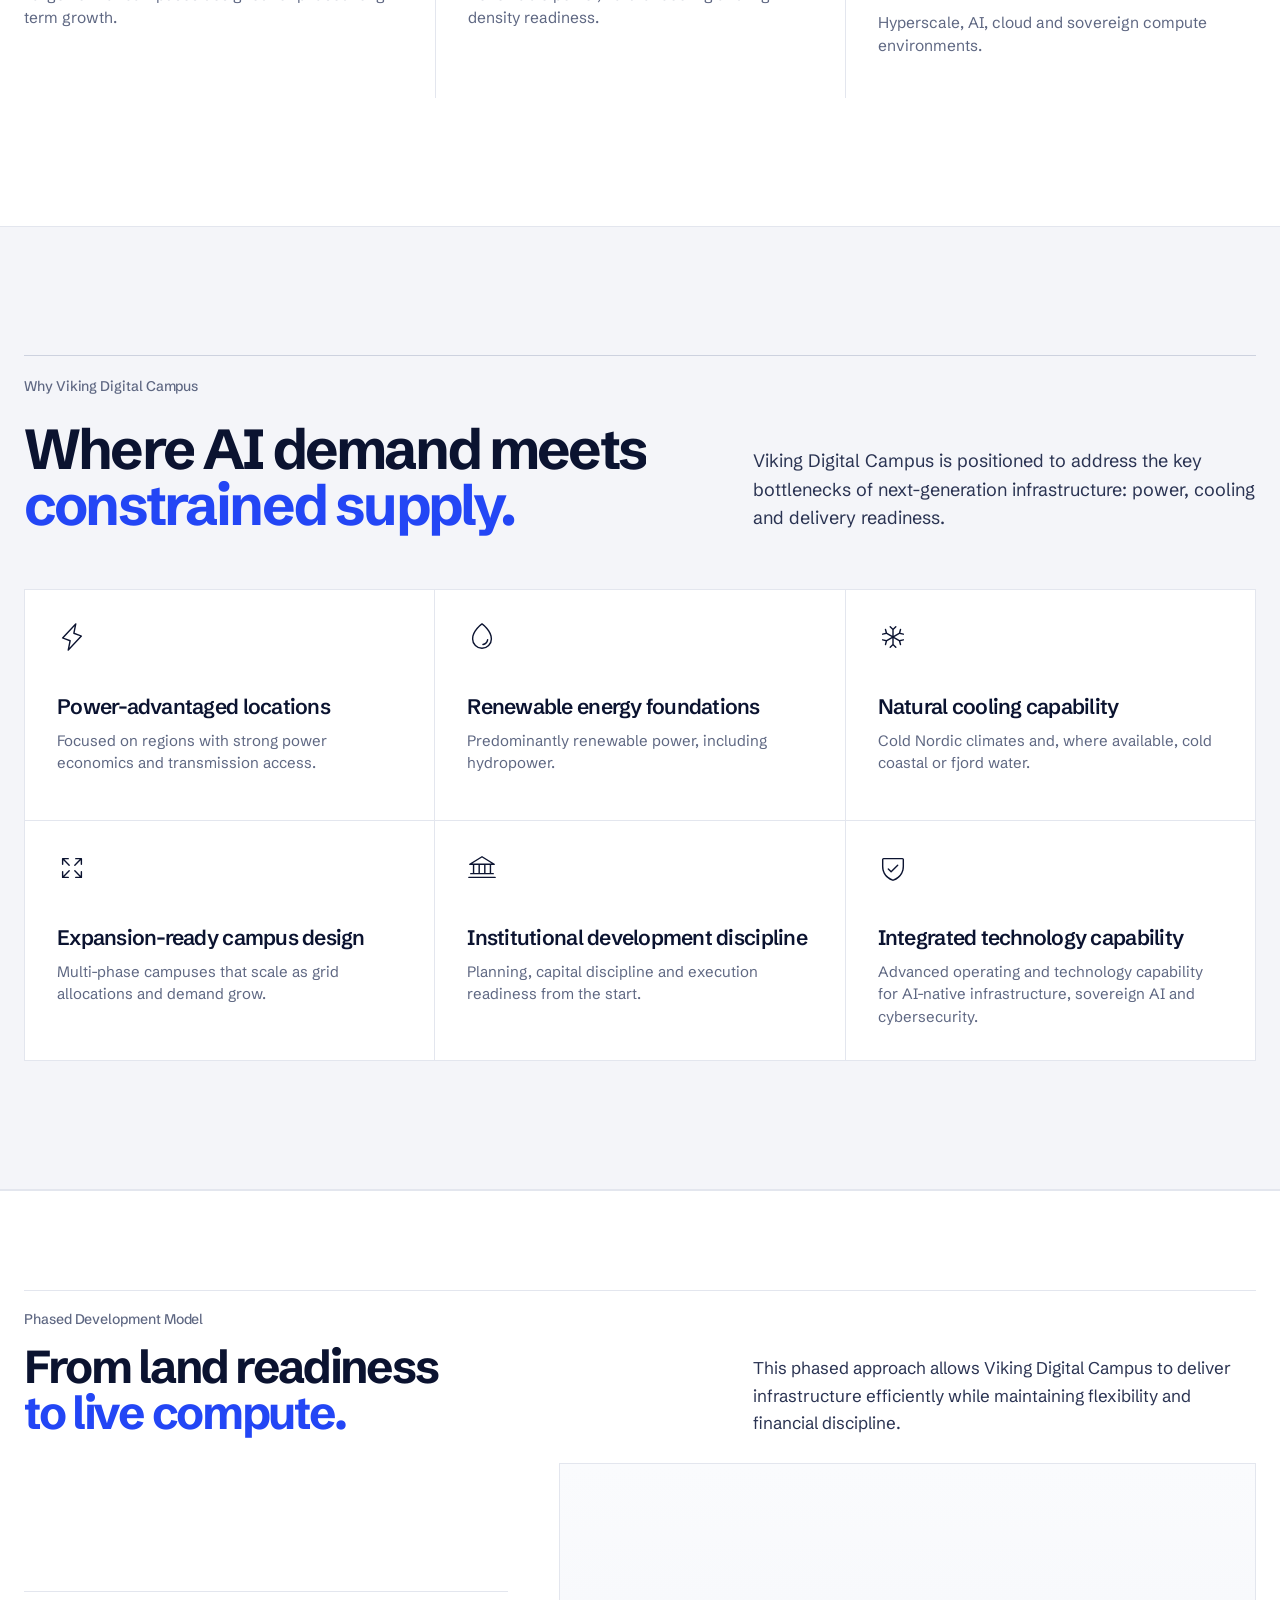
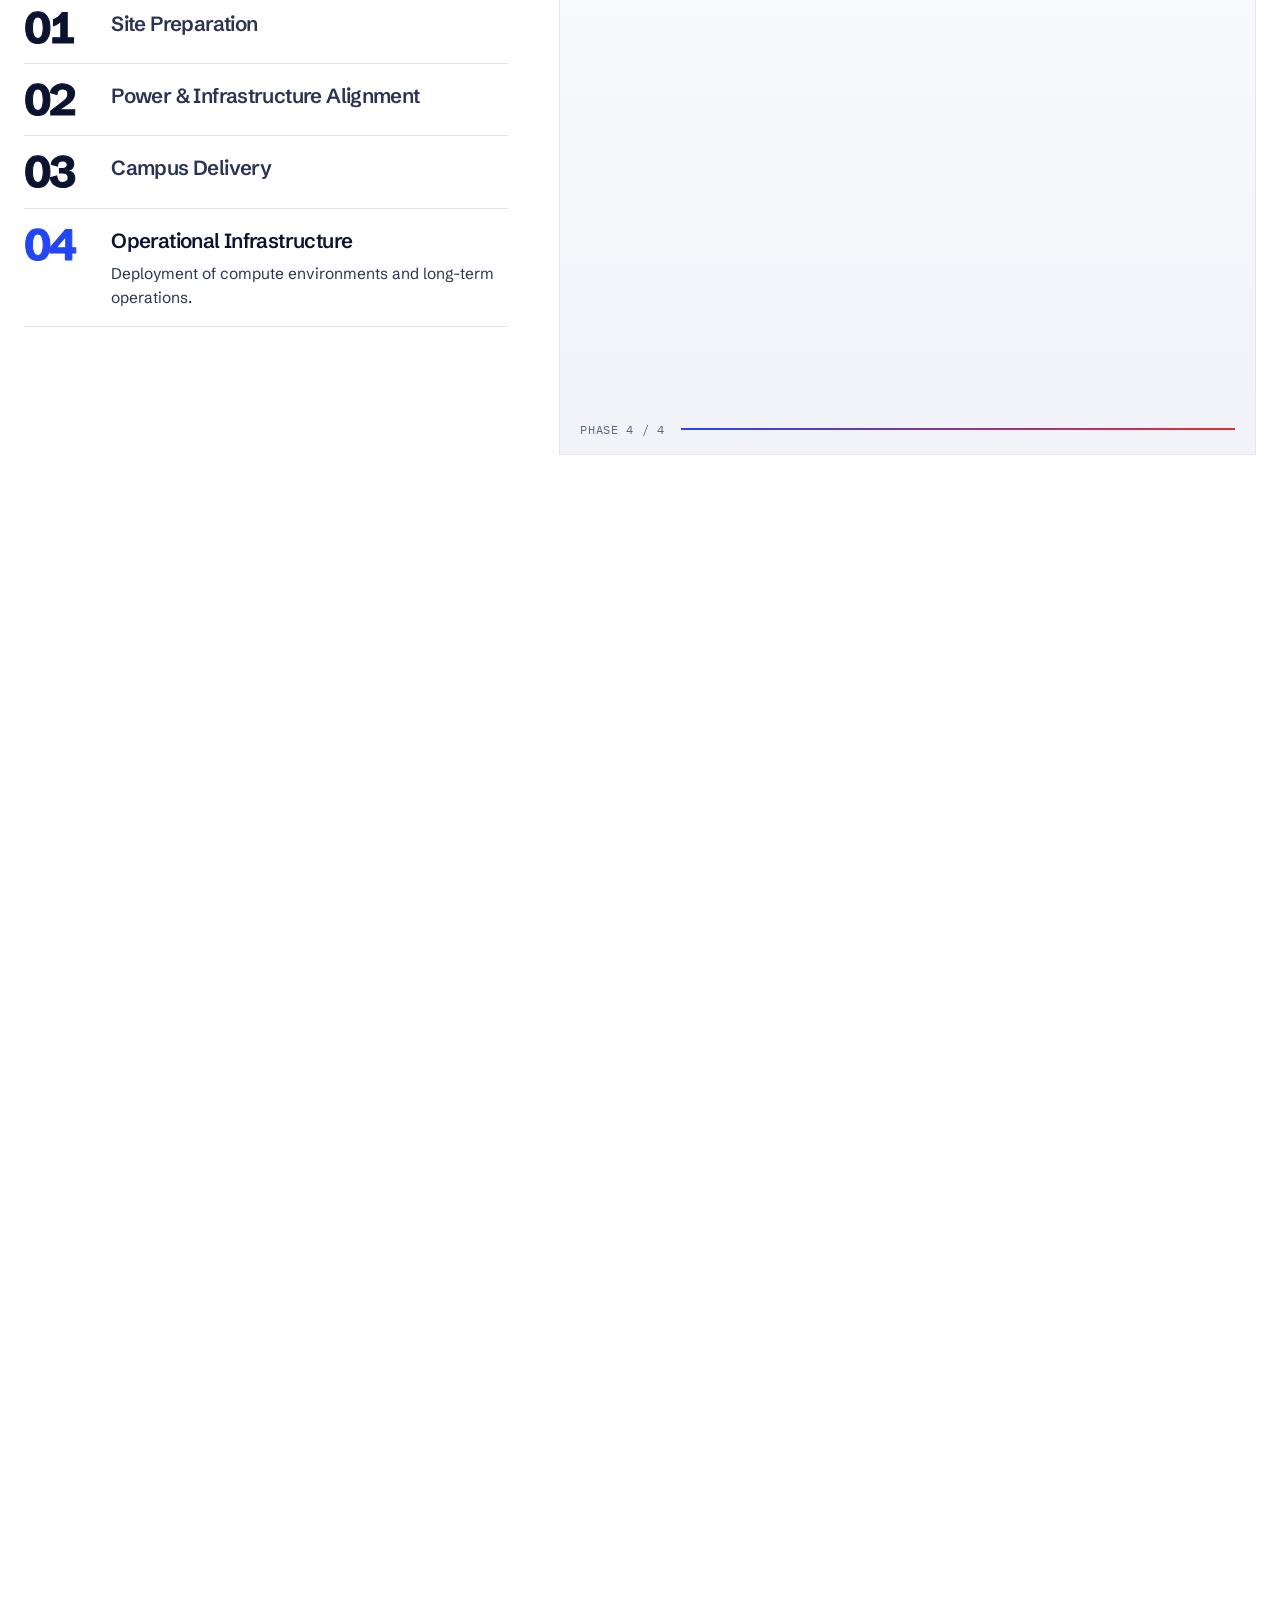
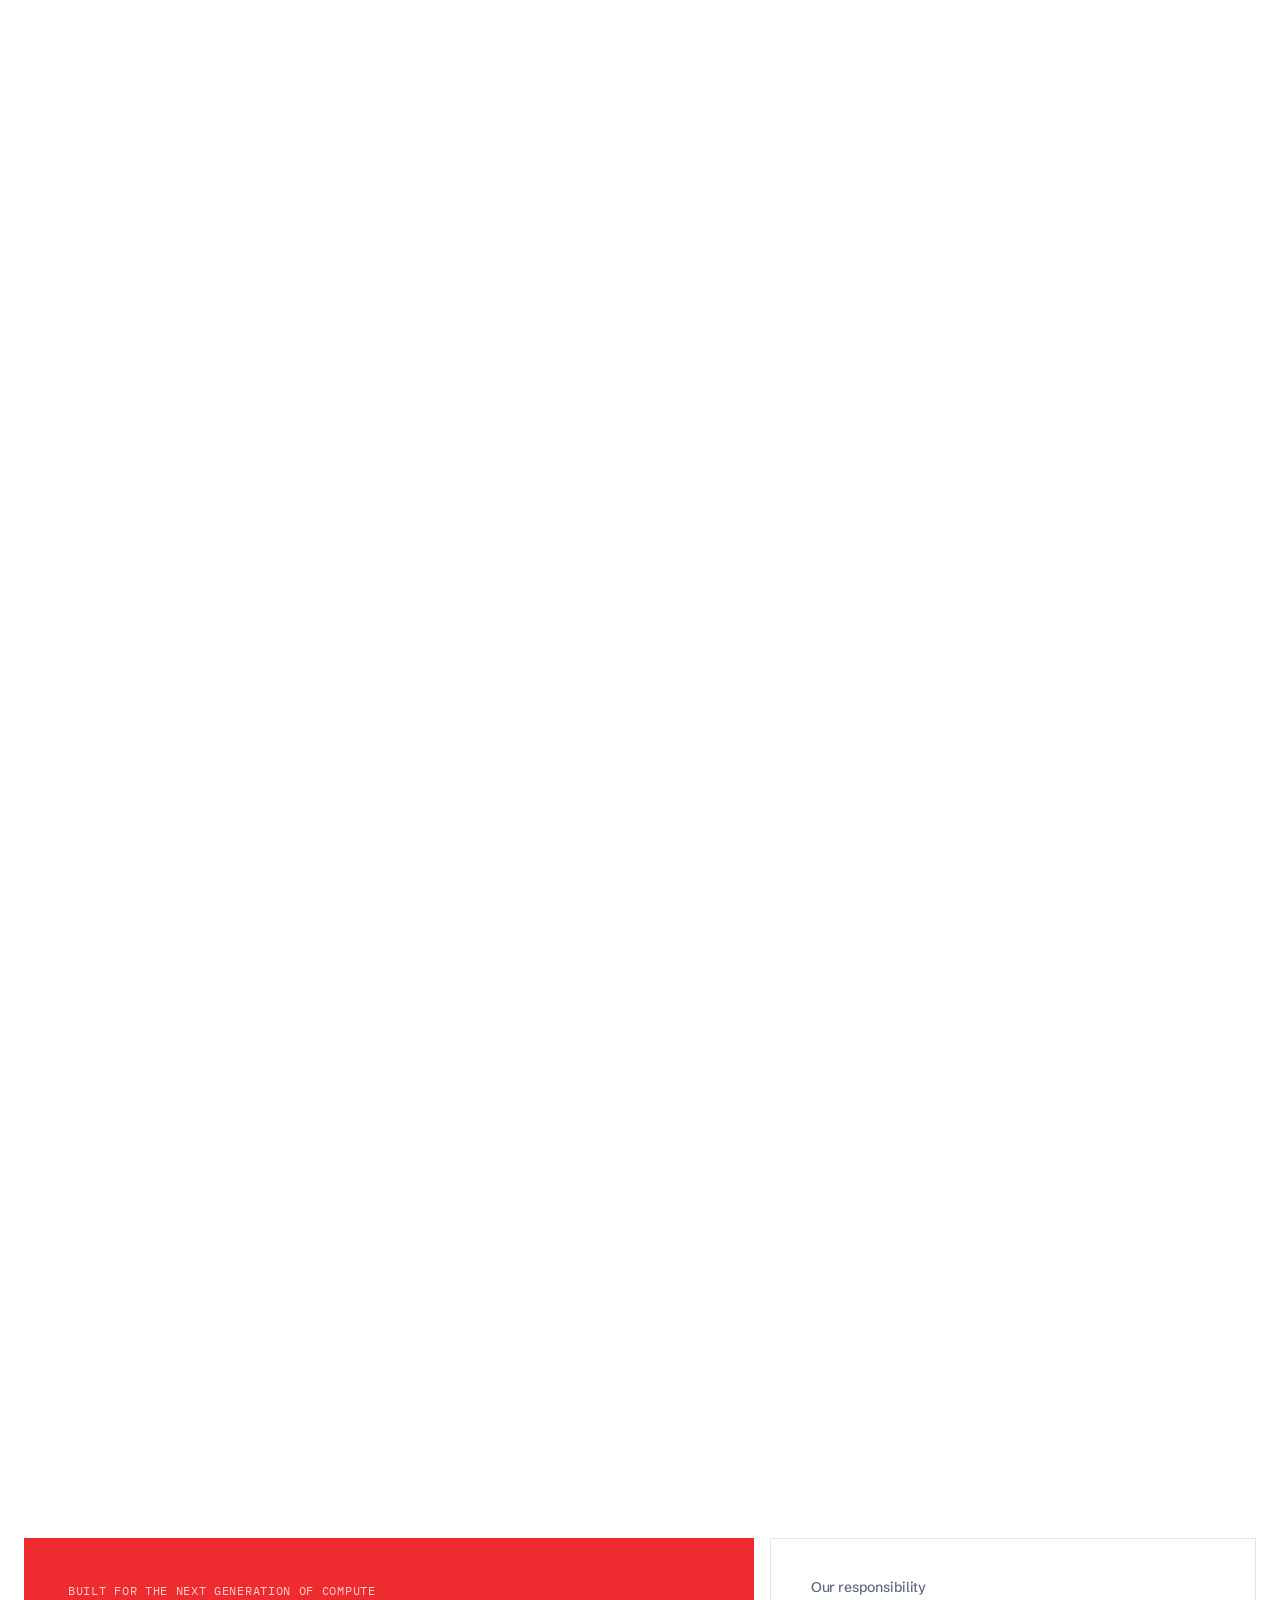
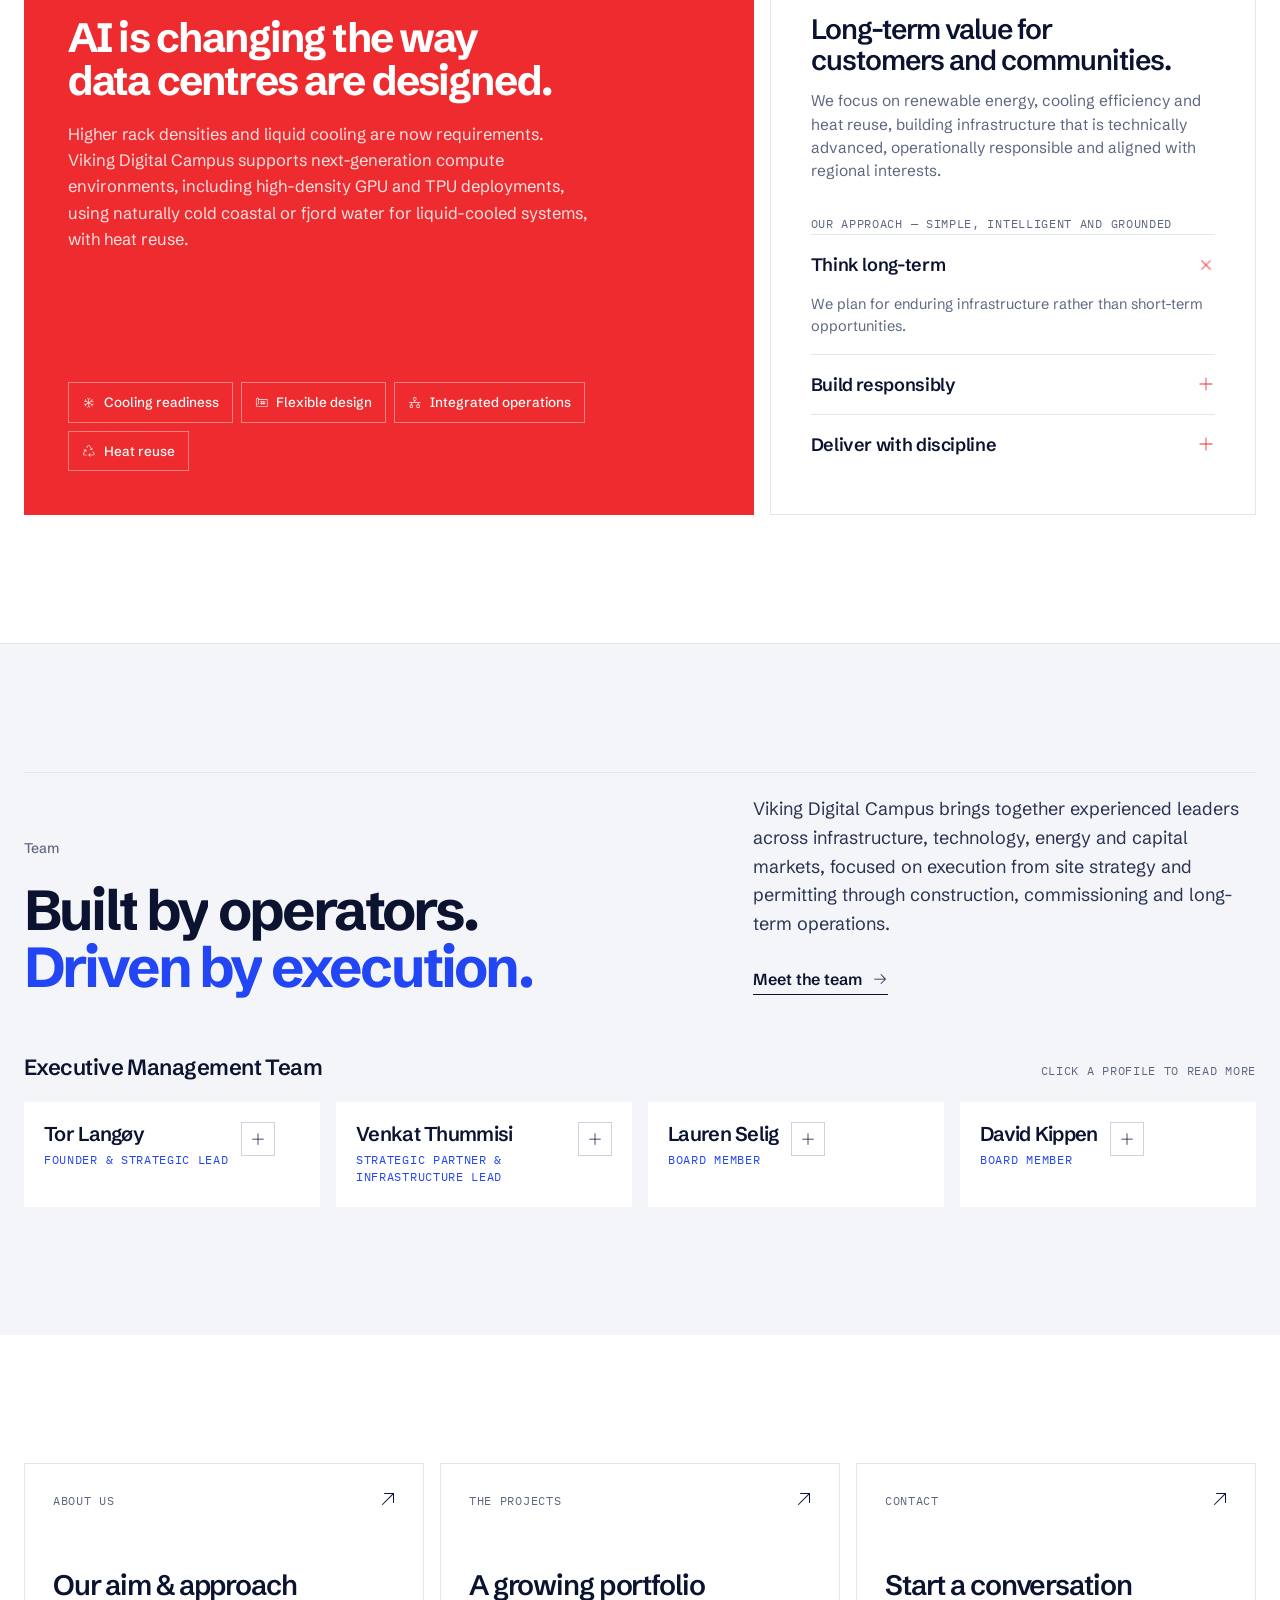
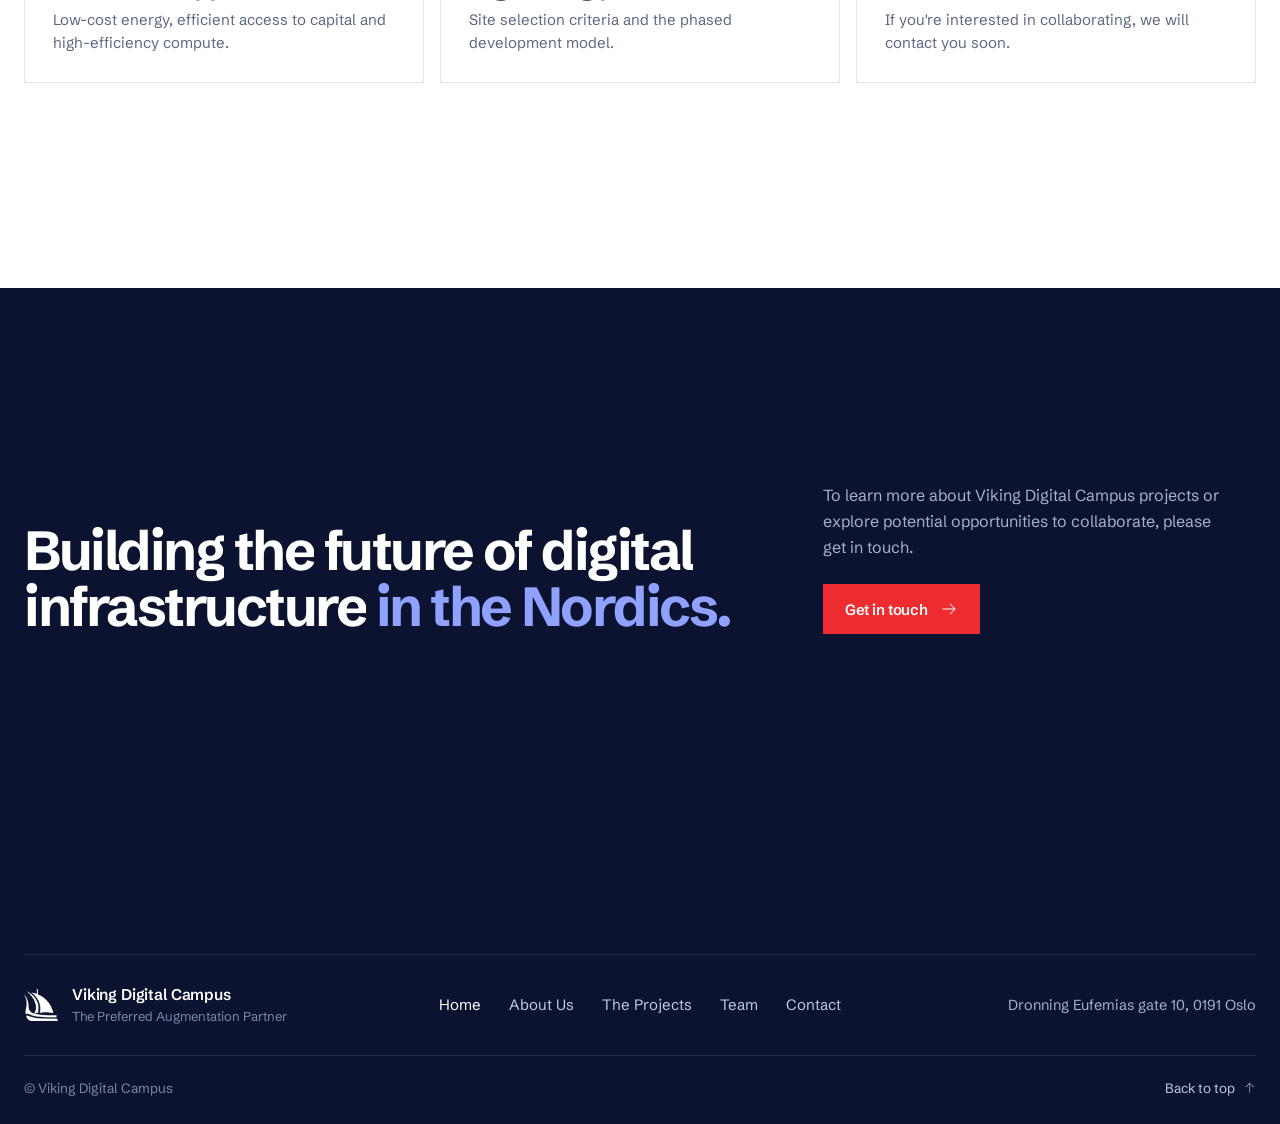
==== commit 6ea5517e: "Partners: add EAG logo Co-Authored-By: Claude Opus 5.5 (1M context) <noreply@anthropic.com> Claude-S" ====
--- a/index.html
+++ b/index.html
@@ -47,7 +47,7 @@
 </section>
 
 <div class="partners" aria-label="Partners">
-  <div class="marquee"><div class="track" id="track"><div class="logo-cell"><img src="assets/logos/infrapartners.png" alt="Infra Partners" width="97" height="36"></div><div class="logo-cell"><img src="assets/logos/pwc.png" alt="PwC" width="84" height="41"></div><div class="logo-cell"><img src="assets/logos/gardiner.png" alt="Gardiner &amp; Theobald" width="134" height="26"></div><div class="logo-cell"><img src="assets/logos/supermicro.png" alt="Supermicro" width="82" height="42"></div><div class="logo-cell"><img src="assets/logos/lenovo.png" alt="Lenovo" width="101" height="34"></div><div class="logo-cell"><img src="assets/logos/dell.png" alt="Dell" width="44" height="44"></div><div class="logo-cell"><img src="assets/logos/siemens.png" alt="Siemens" width="147" height="23"></div><div class="logo-cell"><img src="assets/logos/ge.png" alt="General Electric" width="44" height="44"></div><div class="logo-cell"><img src="assets/logos/gasum.png" alt="Gasum" width="131" height="26"></div><div class="logo-cell"><img src="assets/logos/fortum.png" alt="Fortum" width="120" height="28"></div><div class="logo-cell"><img src="assets/logos/hyotytuuli.png" alt="Hyötytuuli" width="67" height="44"></div><div class="logo-cell"><img src="assets/logos/ferrovial.png" alt="Ferrovial" width="125" height="27"></div><div class="logo-cell"><img src="assets/logos/acs.png" alt="ACS" width="79" height="43"></div><div class="logo-cell"><img src="assets/logos/acciona.png" alt="Acciona" width="88" height="38"></div><div class="logo-cell"><img src="assets/logos/cymi.png" alt="CYMI" width="110" height="32"></div><div class="logo-cell"><img src="assets/logos/elecnor.png" alt="Elecnor" width="93" height="37"></div><div class="logo-cell"><img src="assets/logos/mercury.png" alt="Mercury" width="130" height="27"></div><div class="logo-cell"><img src="assets/logos/vertiv.png" alt="Vertiv" width="118" height="29"></div><div class="logo-cell"><img src="assets/logos/schneider.png" alt="Schneider Electric" width="107" height="32"></div><div class="logo-cell"><img src="assets/logos/nedgia.png" alt="Nedgia" width="87" height="39"></div><div class="logo-cell"><img src="assets/logos/naturgy.png" alt="Naturgy" width="119" height="29"></div><div class="logo-cell"><img src="assets/logos/statkraft.png" alt="Statkraft" width="120" height="29"></div></div></div>
+  <div class="marquee"><div class="track" id="track"><div class="logo-cell"><img src="assets/logos/infrapartners.png" alt="Infra Partners" width="97" height="36"></div><div class="logo-cell"><img src="assets/logos/pwc.png" alt="PwC" width="84" height="41"></div><div class="logo-cell"><img src="assets/logos/gardiner.png" alt="Gardiner &amp; Theobald" width="134" height="26"></div><div class="logo-cell"><img src="assets/logos/supermicro.png" alt="Supermicro" width="82" height="42"></div><div class="logo-cell"><img src="assets/logos/lenovo.png" alt="Lenovo" width="101" height="34"></div><div class="logo-cell"><img src="assets/logos/dell.png" alt="Dell" width="44" height="44"></div><div class="logo-cell"><img src="assets/logos/siemens.png" alt="Siemens" width="147" height="23"></div><div class="logo-cell"><img src="assets/logos/ge.png" alt="General Electric" width="44" height="44"></div><div class="logo-cell"><img src="assets/logos/gasum.png" alt="Gasum" width="131" height="26"></div><div class="logo-cell"><img src="assets/logos/fortum.png" alt="Fortum" width="120" height="28"></div><div class="logo-cell"><img src="assets/logos/hyotytuuli.png" alt="Hyötytuuli" width="67" height="44"></div><div class="logo-cell"><img src="assets/logos/ferrovial.png" alt="Ferrovial" width="125" height="27"></div><div class="logo-cell"><img src="assets/logos/acs.png" alt="ACS" width="79" height="43"></div><div class="logo-cell"><img src="assets/logos/acciona.png" alt="Acciona" width="88" height="38"></div><div class="logo-cell"><img src="assets/logos/cymi.png" alt="CYMI" width="110" height="32"></div><div class="logo-cell"><img src="assets/logos/elecnor.png" alt="Elecnor" width="93" height="37"></div><div class="logo-cell"><img src="assets/logos/eag.png" alt="EAG" width="78" height="28"></div><div class="logo-cell"><img src="assets/logos/mercury.png" alt="Mercury" width="130" height="27"></div><div class="logo-cell"><img src="assets/logos/vertiv.png" alt="Vertiv" width="118" height="29"></div><div class="logo-cell"><img src="assets/logos/schneider.png" alt="Schneider Electric" width="107" height="32"></div><div class="logo-cell"><img src="assets/logos/nedgia.png" alt="Nedgia" width="87" height="39"></div><div class="logo-cell"><img src="assets/logos/naturgy.png" alt="Naturgy" width="119" height="29"></div><div class="logo-cell"><img src="assets/logos/statkraft.png" alt="Statkraft" width="120" height="29"></div></div></div>
 </div>
 
 <section class="sec">
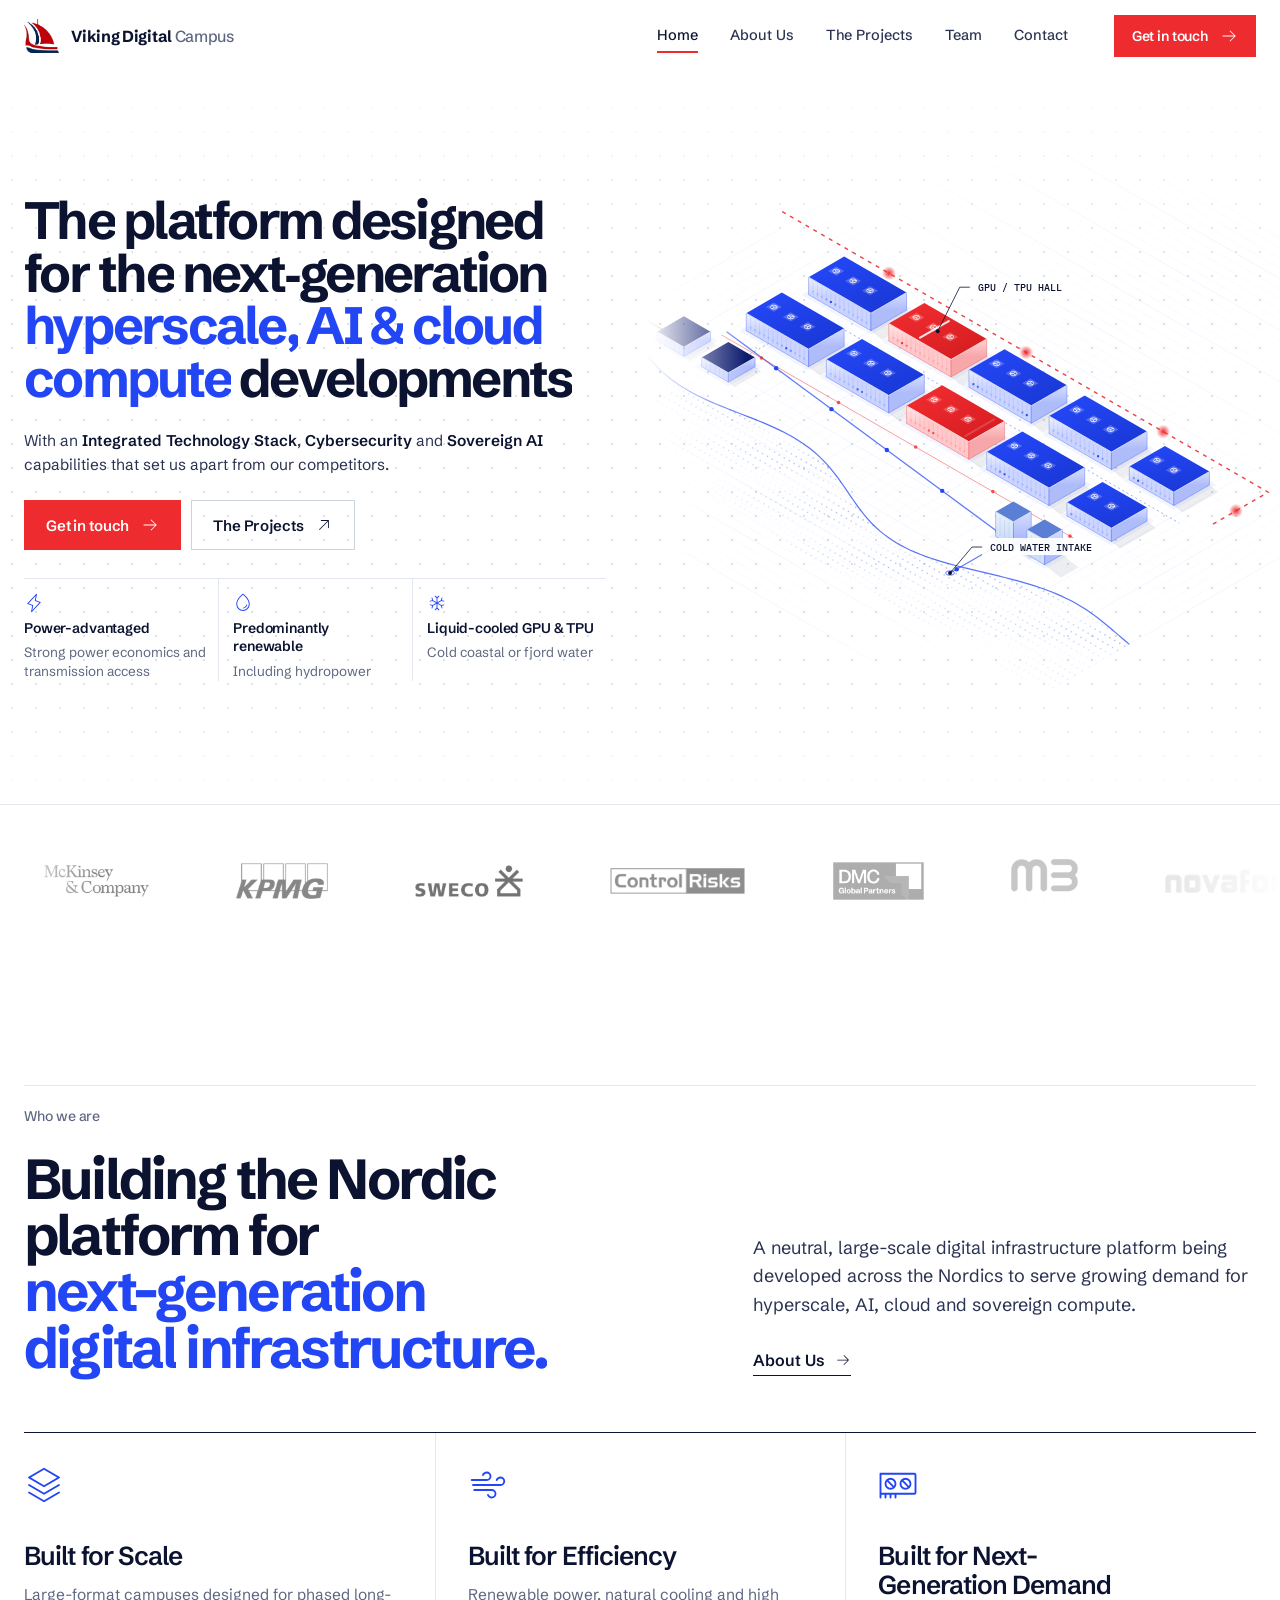
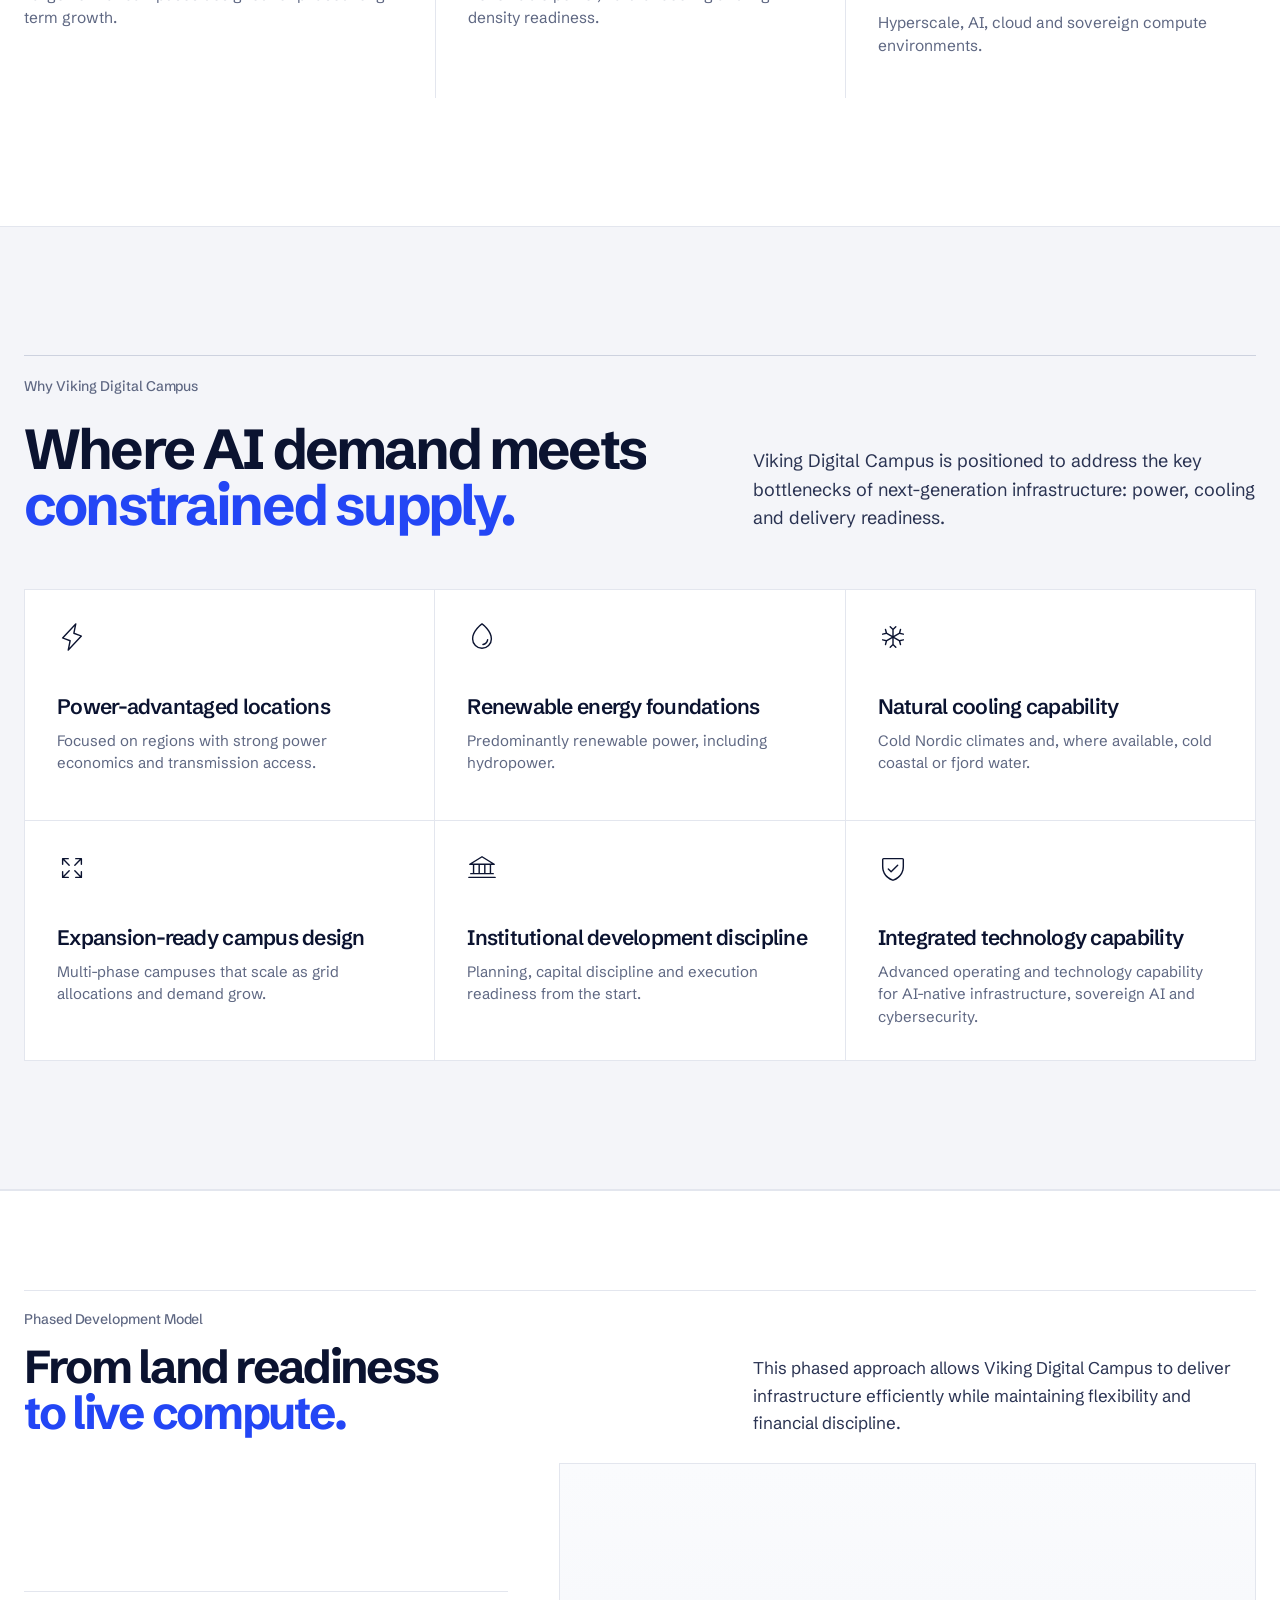
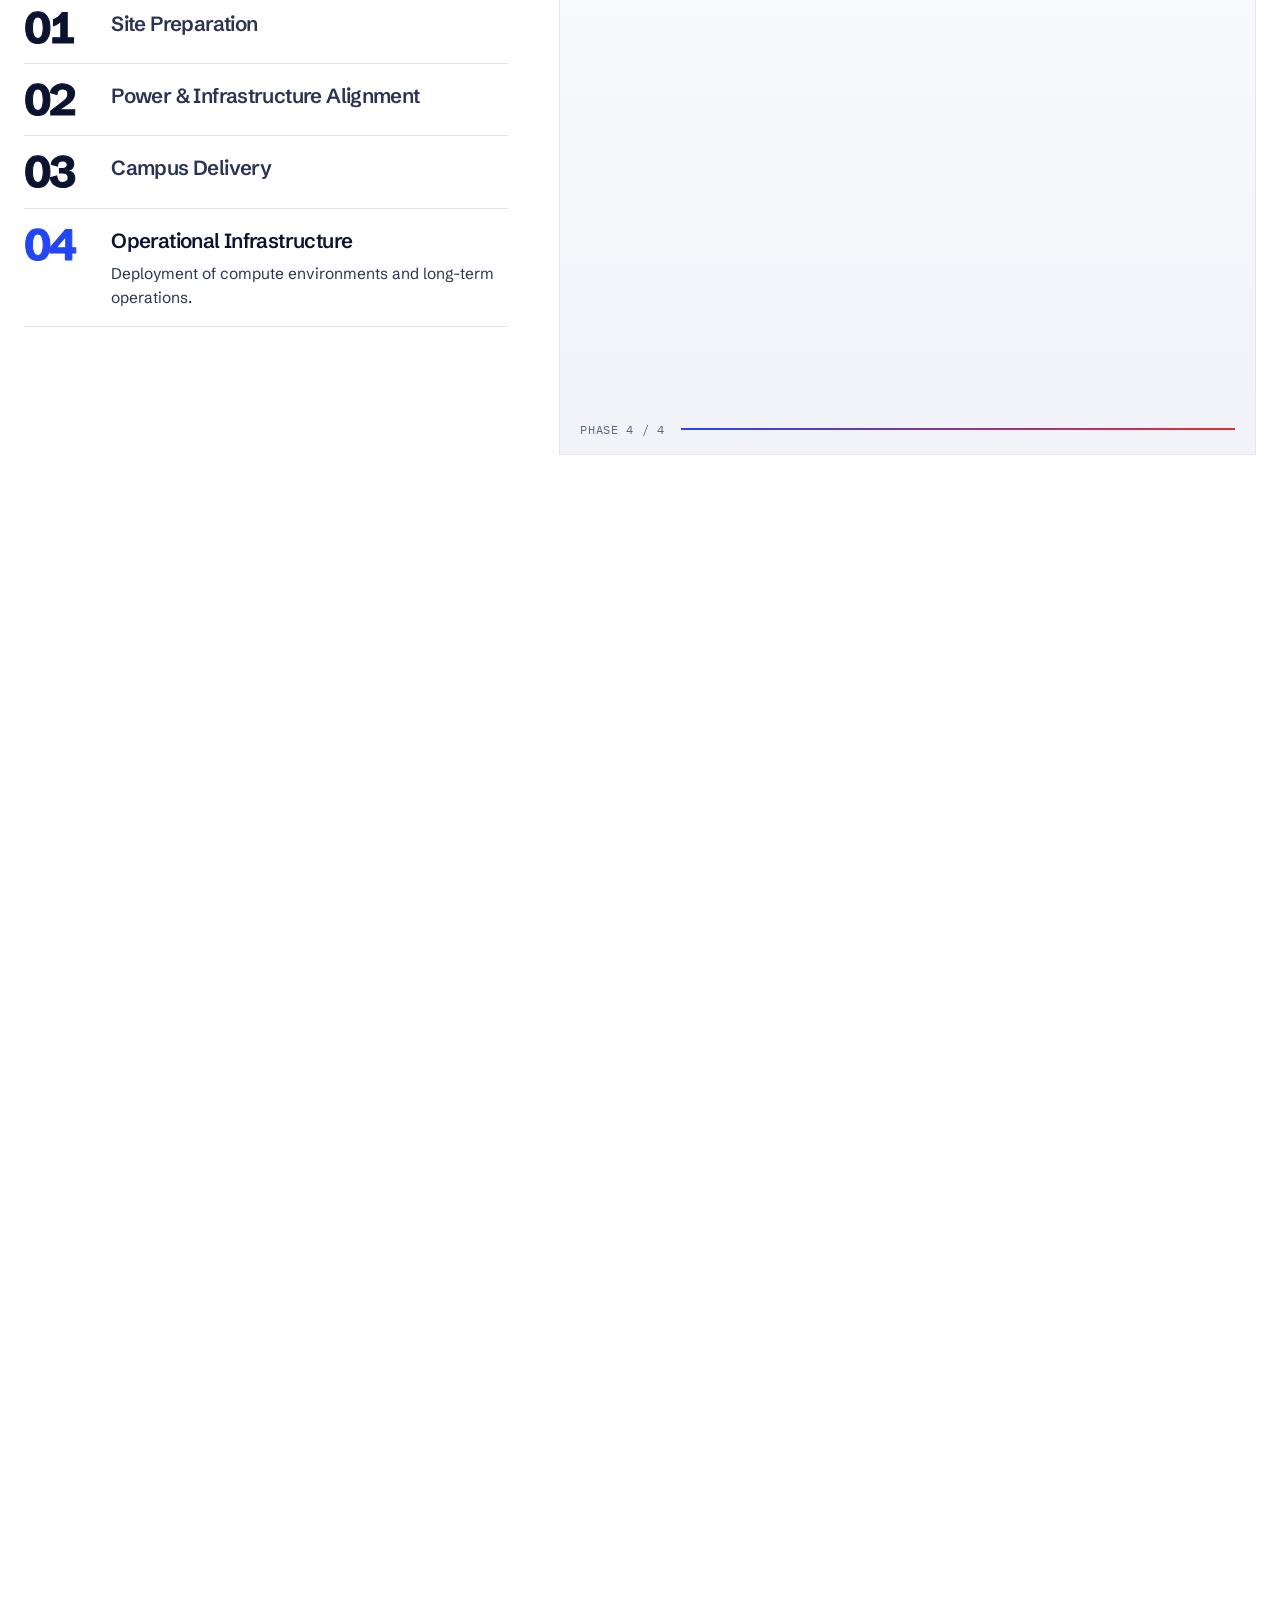
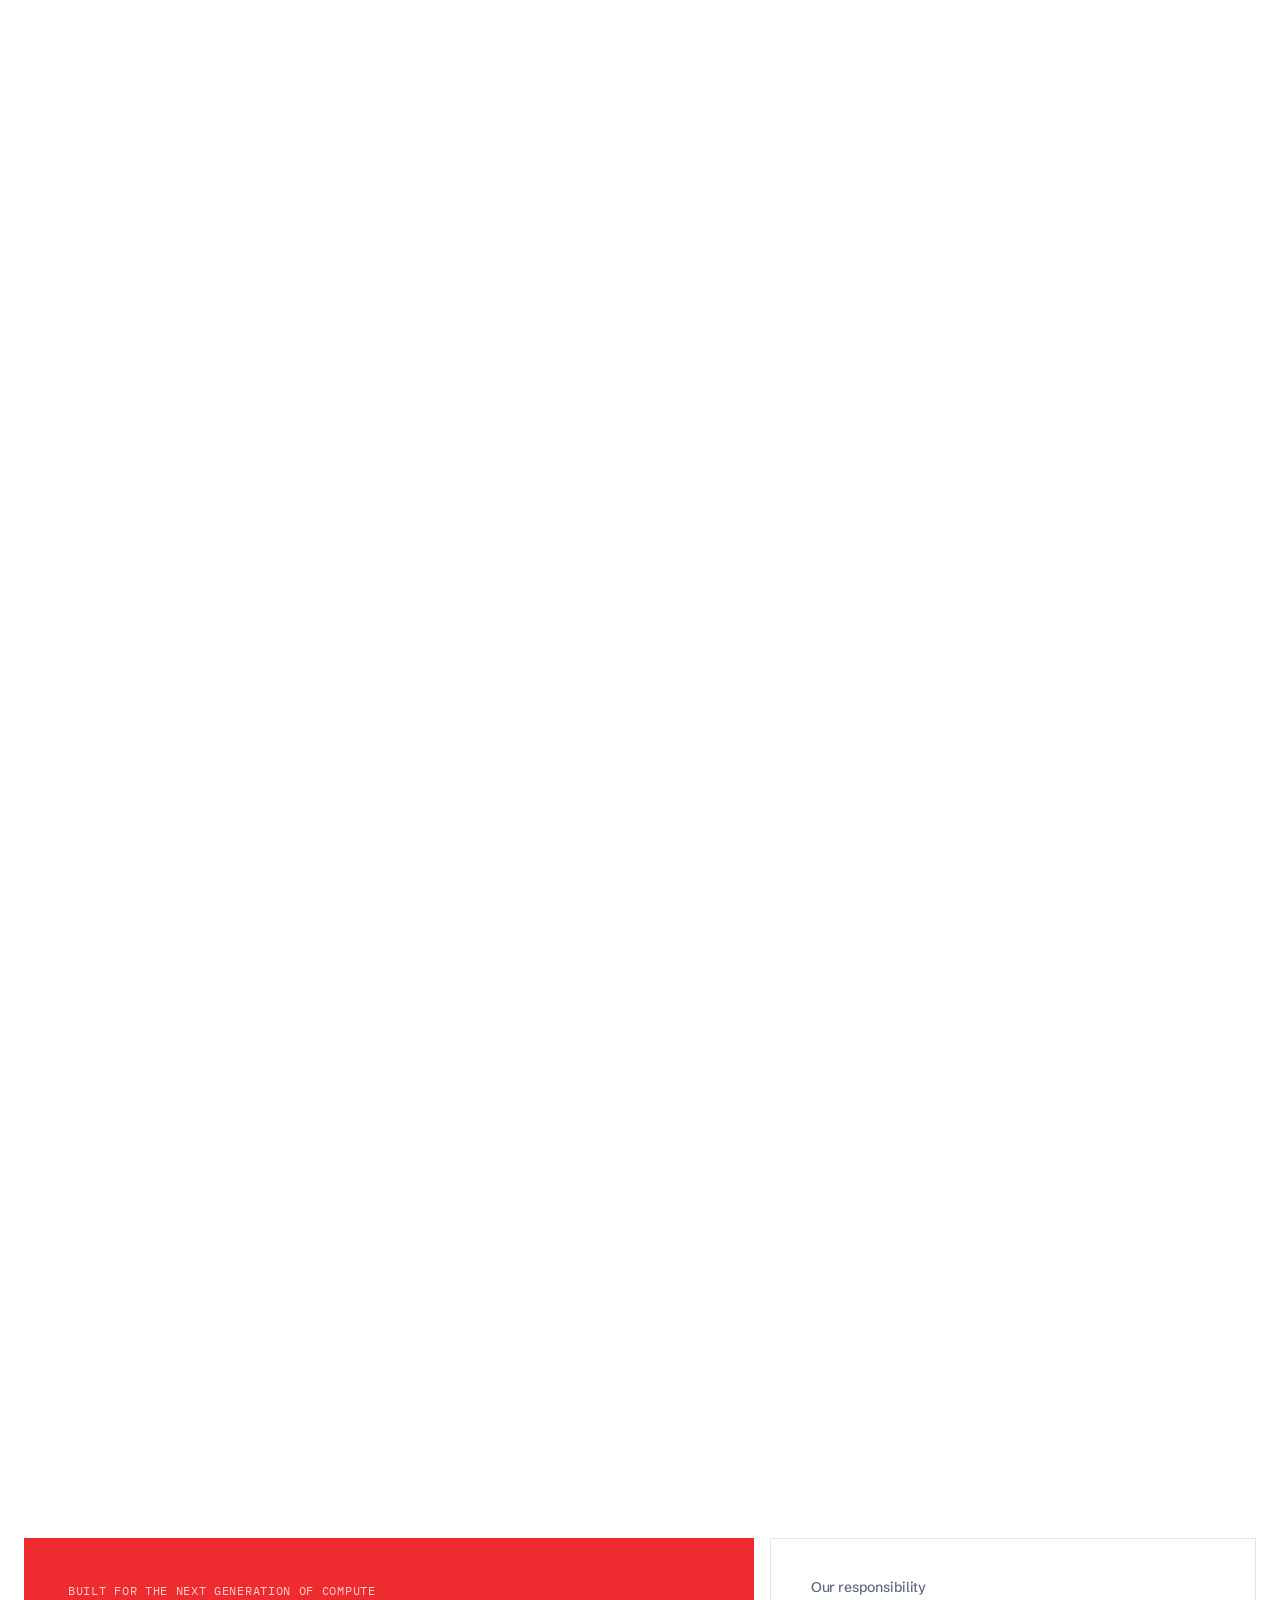
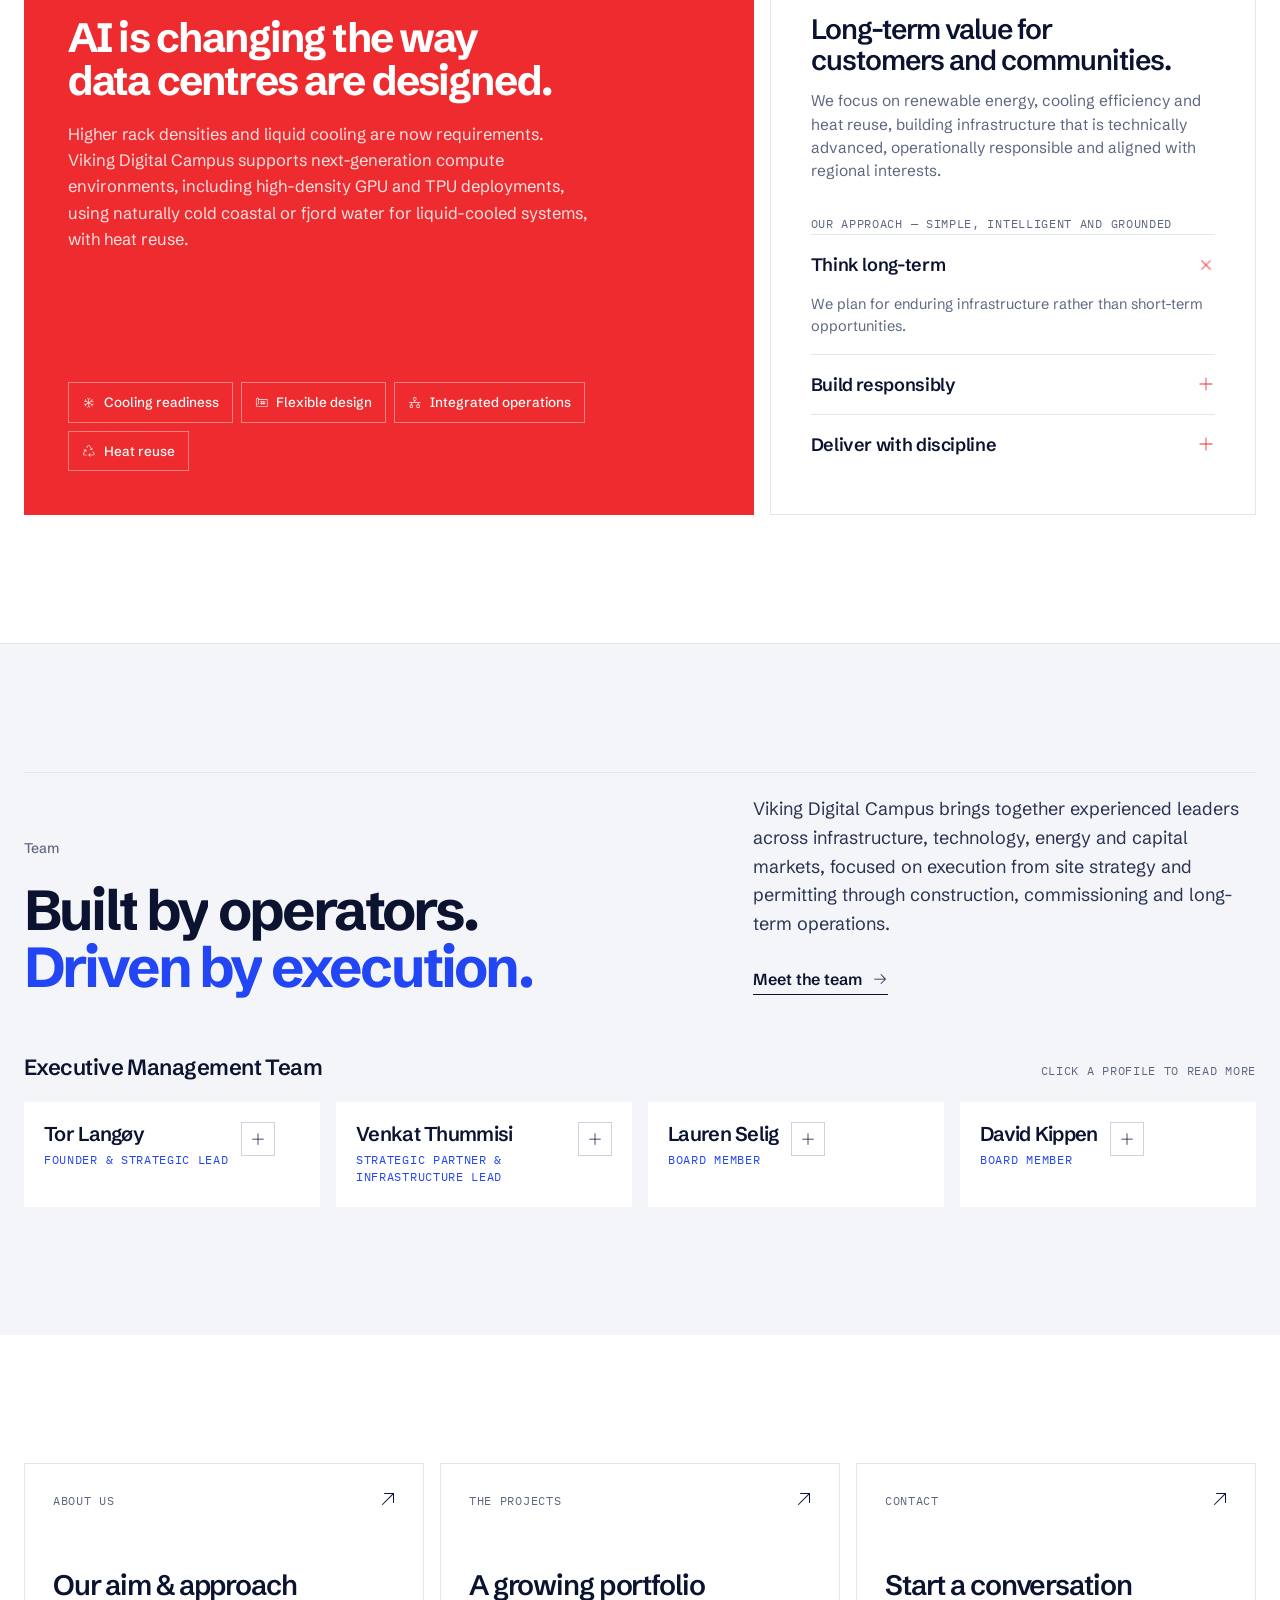
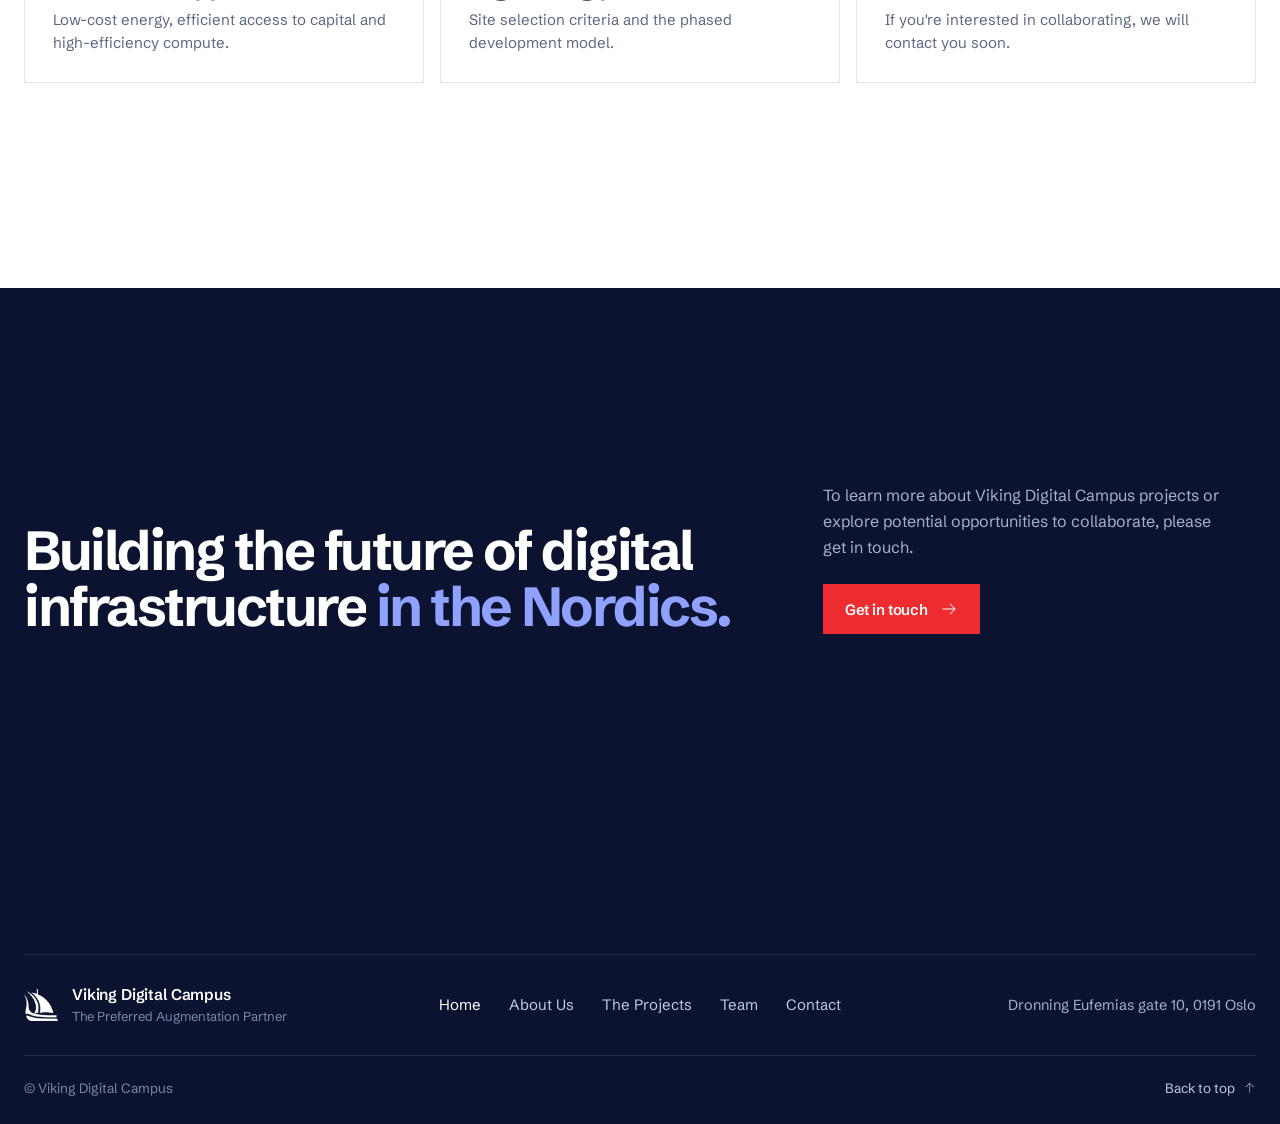
==== commit d9a7fafa: "Partners: restore original partner logos, add NVIDIA and AMD Co-Authored-By: Claude Opus 5.5 (1M con" ====
--- a/index.html
+++ b/index.html
@@ -47,7 +47,7 @@
 </section>
 
 <div class="partners" aria-label="Partners">
-  <div class="marquee"><div class="track" id="track"><div class="logo-cell"><img src="assets/logos/infrapartners.png" alt="Infra Partners" width="97" height="36"></div><div class="logo-cell"><img src="assets/logos/pwc.png" alt="PwC" width="84" height="41"></div><div class="logo-cell"><img src="assets/logos/gardiner.png" alt="Gardiner &amp; Theobald" width="134" height="26"></div><div class="logo-cell"><img src="assets/logos/supermicro.png" alt="Supermicro" width="82" height="42"></div><div class="logo-cell"><img src="assets/logos/lenovo.png" alt="Lenovo" width="101" height="34"></div><div class="logo-cell"><img src="assets/logos/dell.png" alt="Dell" width="44" height="44"></div><div class="logo-cell"><img src="assets/logos/siemens.png" alt="Siemens" width="147" height="23"></div><div class="logo-cell"><img src="assets/logos/ge.png" alt="General Electric" width="44" height="44"></div><div class="logo-cell"><img src="assets/logos/gasum.png" alt="Gasum" width="131" height="26"></div><div class="logo-cell"><img src="assets/logos/fortum.png" alt="Fortum" width="120" height="28"></div><div class="logo-cell"><img src="assets/logos/hyotytuuli.png" alt="Hyötytuuli" width="67" height="44"></div><div class="logo-cell"><img src="assets/logos/ferrovial.png" alt="Ferrovial" width="125" height="27"></div><div class="logo-cell"><img src="assets/logos/acs.png" alt="ACS" width="79" height="43"></div><div class="logo-cell"><img src="assets/logos/acciona.png" alt="Acciona" width="88" height="38"></div><div class="logo-cell"><img src="assets/logos/cymi.png" alt="CYMI" width="110" height="32"></div><div class="logo-cell"><img src="assets/logos/elecnor.png" alt="Elecnor" width="93" height="37"></div><div class="logo-cell"><img src="assets/logos/eag.png" alt="EAG" width="78" height="28"></div><div class="logo-cell"><img src="assets/logos/mercury.png" alt="Mercury" width="130" height="27"></div><div class="logo-cell"><img src="assets/logos/vertiv.png" alt="Vertiv" width="118" height="29"></div><div class="logo-cell"><img src="assets/logos/schneider.png" alt="Schneider Electric" width="107" height="32"></div><div class="logo-cell"><img src="assets/logos/nedgia.png" alt="Nedgia" width="87" height="39"></div><div class="logo-cell"><img src="assets/logos/naturgy.png" alt="Naturgy" width="119" height="29"></div><div class="logo-cell"><img src="assets/logos/statkraft.png" alt="Statkraft" width="120" height="29"></div></div></div>
+  <div class="marquee"><div class="track" id="track"><div class="logo-cell"><img src="assets/p-mckinsey.png" alt="McKinsey &amp; Company" width="105" height="33"></div><div class="logo-cell"><img src="assets/p-kpmg.png" alt="KPMG" width="92" height="37"></div><div class="logo-cell"><img src="assets/p-sweco.png" alt="SWECO" width="108" height="32"></div><div class="logo-cell"><img src="assets/p-controlrisks.png" alt="Control Risks" width="136" height="26"></div><div class="logo-cell"><img src="assets/p-dmc.png" alt="DMC Global Partners" width="91" height="38"></div><div class="logo-cell"><img src="assets/p-m3.png" alt="M3 Management" width="67" height="44"></div><div class="logo-cell"><img src="assets/p-novafor.png" alt="Novaform" width="144" height="24"></div><div class="logo-cell"><img src="assets/p-ibeav.png" alt="Wiersholm" width="98" height="35"></div><div class="logo-cell"><img src="assets/p-blu3.png" alt="blu-3" width="81" height="41"></div><div class="logo-cell"><img src="assets/logos/infrapartners.png" alt="Infra Partners" width="97" height="36"></div><div class="logo-cell"><img src="assets/logos/pwc.png" alt="PwC" width="84" height="41"></div><div class="logo-cell"><img src="assets/logos/gardiner.png" alt="Gardiner &amp; Theobald" width="134" height="26"></div><div class="logo-cell"><img src="assets/logos/supermicro.png" alt="Supermicro" width="82" height="42"></div><div class="logo-cell"><img src="assets/logos/lenovo.png" alt="Lenovo" width="101" height="34"></div><div class="logo-cell"><img src="assets/logos/dell.png" alt="Dell" width="44" height="44"></div><div class="logo-cell"><img src="assets/logos/nvidia.png" alt="NVIDIA" width="133" height="26"></div><div class="logo-cell"><img src="assets/logos/amd.png" alt="AMD" width="100" height="24"></div><div class="logo-cell"><img src="assets/logos/siemens.png" alt="Siemens" width="147" height="23"></div><div class="logo-cell"><img src="assets/logos/ge.png" alt="General Electric" width="44" height="44"></div><div class="logo-cell"><img src="assets/logos/gasum.png" alt="Gasum" width="131" height="26"></div><div class="logo-cell"><img src="assets/logos/fortum.png" alt="Fortum" width="120" height="28"></div><div class="logo-cell"><img src="assets/logos/hyotytuuli.png" alt="Hyötytuuli" width="67" height="44"></div><div class="logo-cell"><img src="assets/logos/ferrovial.png" alt="Ferrovial" width="125" height="27"></div><div class="logo-cell"><img src="assets/logos/acs.png" alt="ACS" width="79" height="43"></div><div class="logo-cell"><img src="assets/logos/acciona.png" alt="Acciona" width="88" height="38"></div><div class="logo-cell"><img src="assets/logos/cymi.png" alt="CYMI" width="110" height="32"></div><div class="logo-cell"><img src="assets/logos/elecnor.png" alt="Elecnor" width="93" height="37"></div><div class="logo-cell"><img src="assets/logos/eag.png" alt="EAG" width="78" height="28"></div><div class="logo-cell"><img src="assets/logos/mercury.png" alt="Mercury" width="130" height="27"></div><div class="logo-cell"><img src="assets/logos/vertiv.png" alt="Vertiv" width="118" height="29"></div><div class="logo-cell"><img src="assets/logos/schneider.png" alt="Schneider Electric" width="107" height="32"></div><div class="logo-cell"><img src="assets/logos/nedgia.png" alt="Nedgia" width="87" height="39"></div><div class="logo-cell"><img src="assets/logos/naturgy.png" alt="Naturgy" width="119" height="29"></div><div class="logo-cell"><img src="assets/logos/statkraft.png" alt="Statkraft" width="120" height="29"></div></div></div>
 </div>
 
 <section class="sec">
